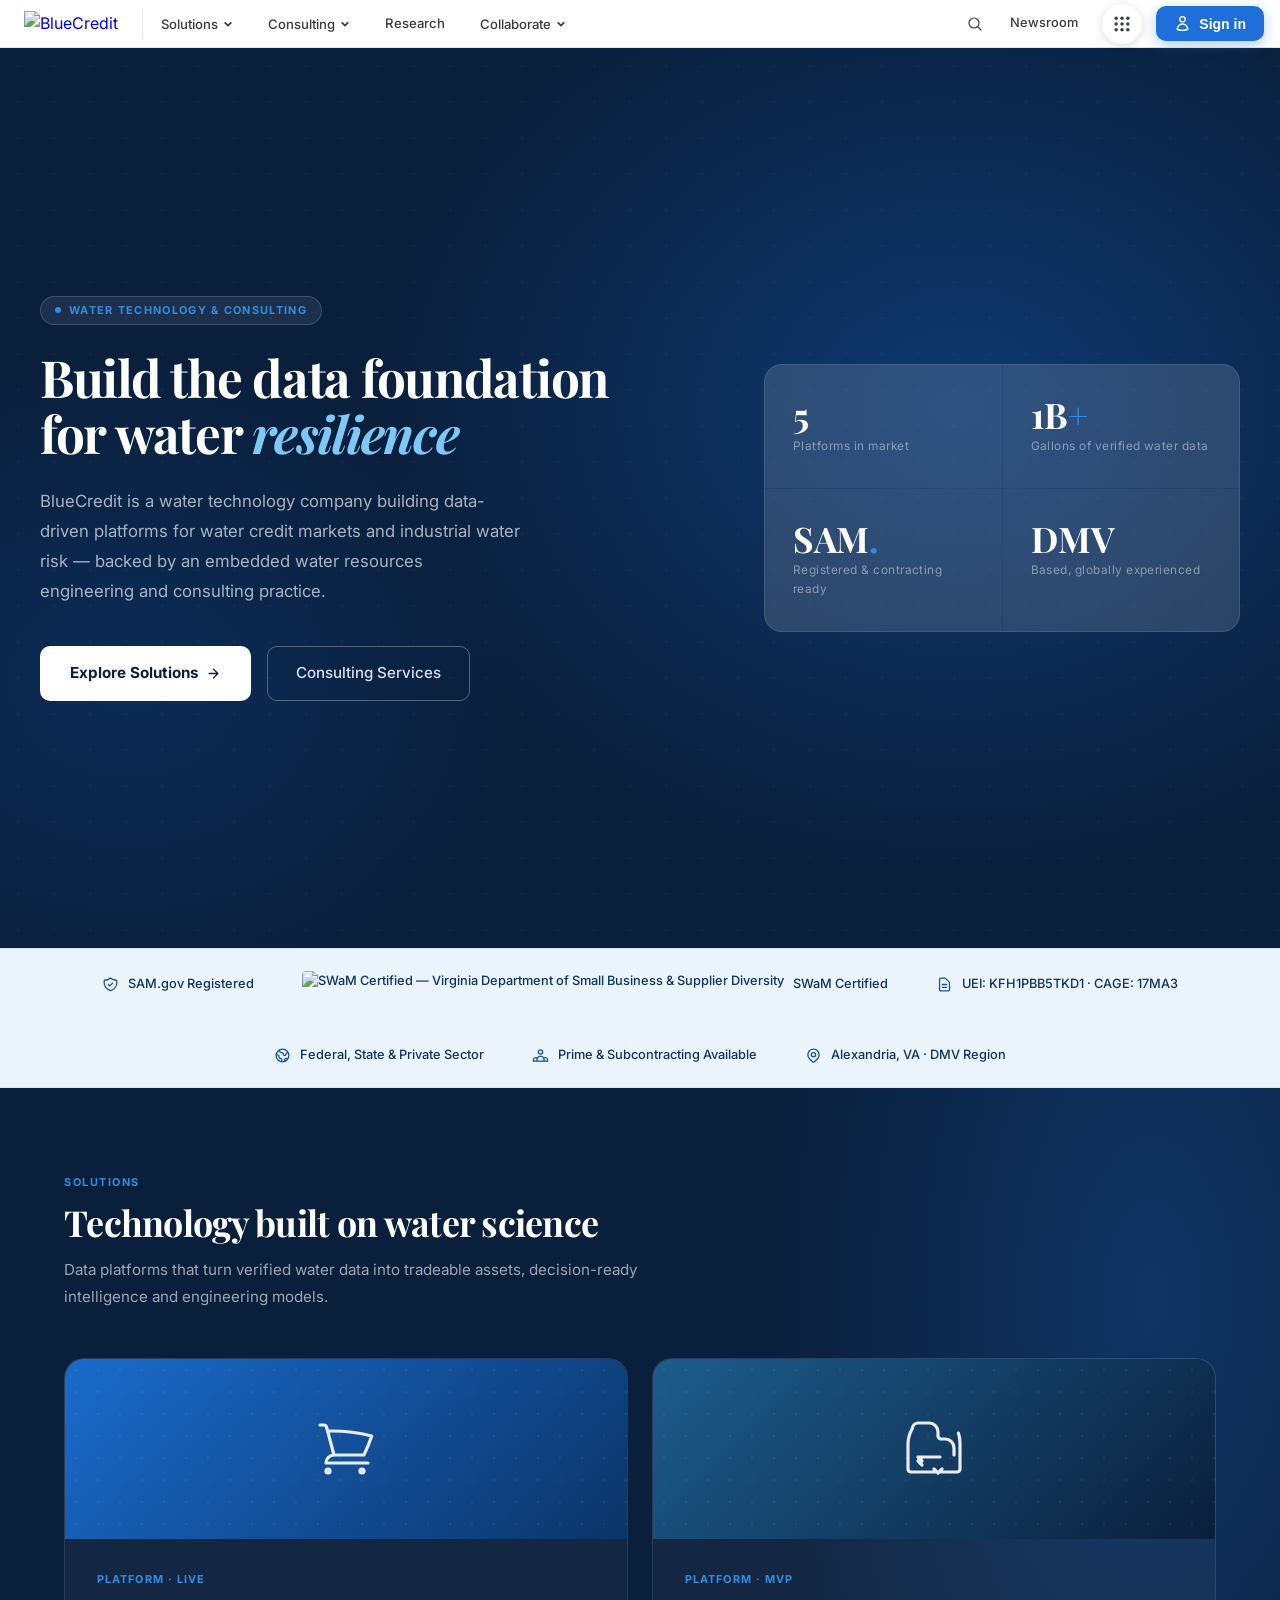
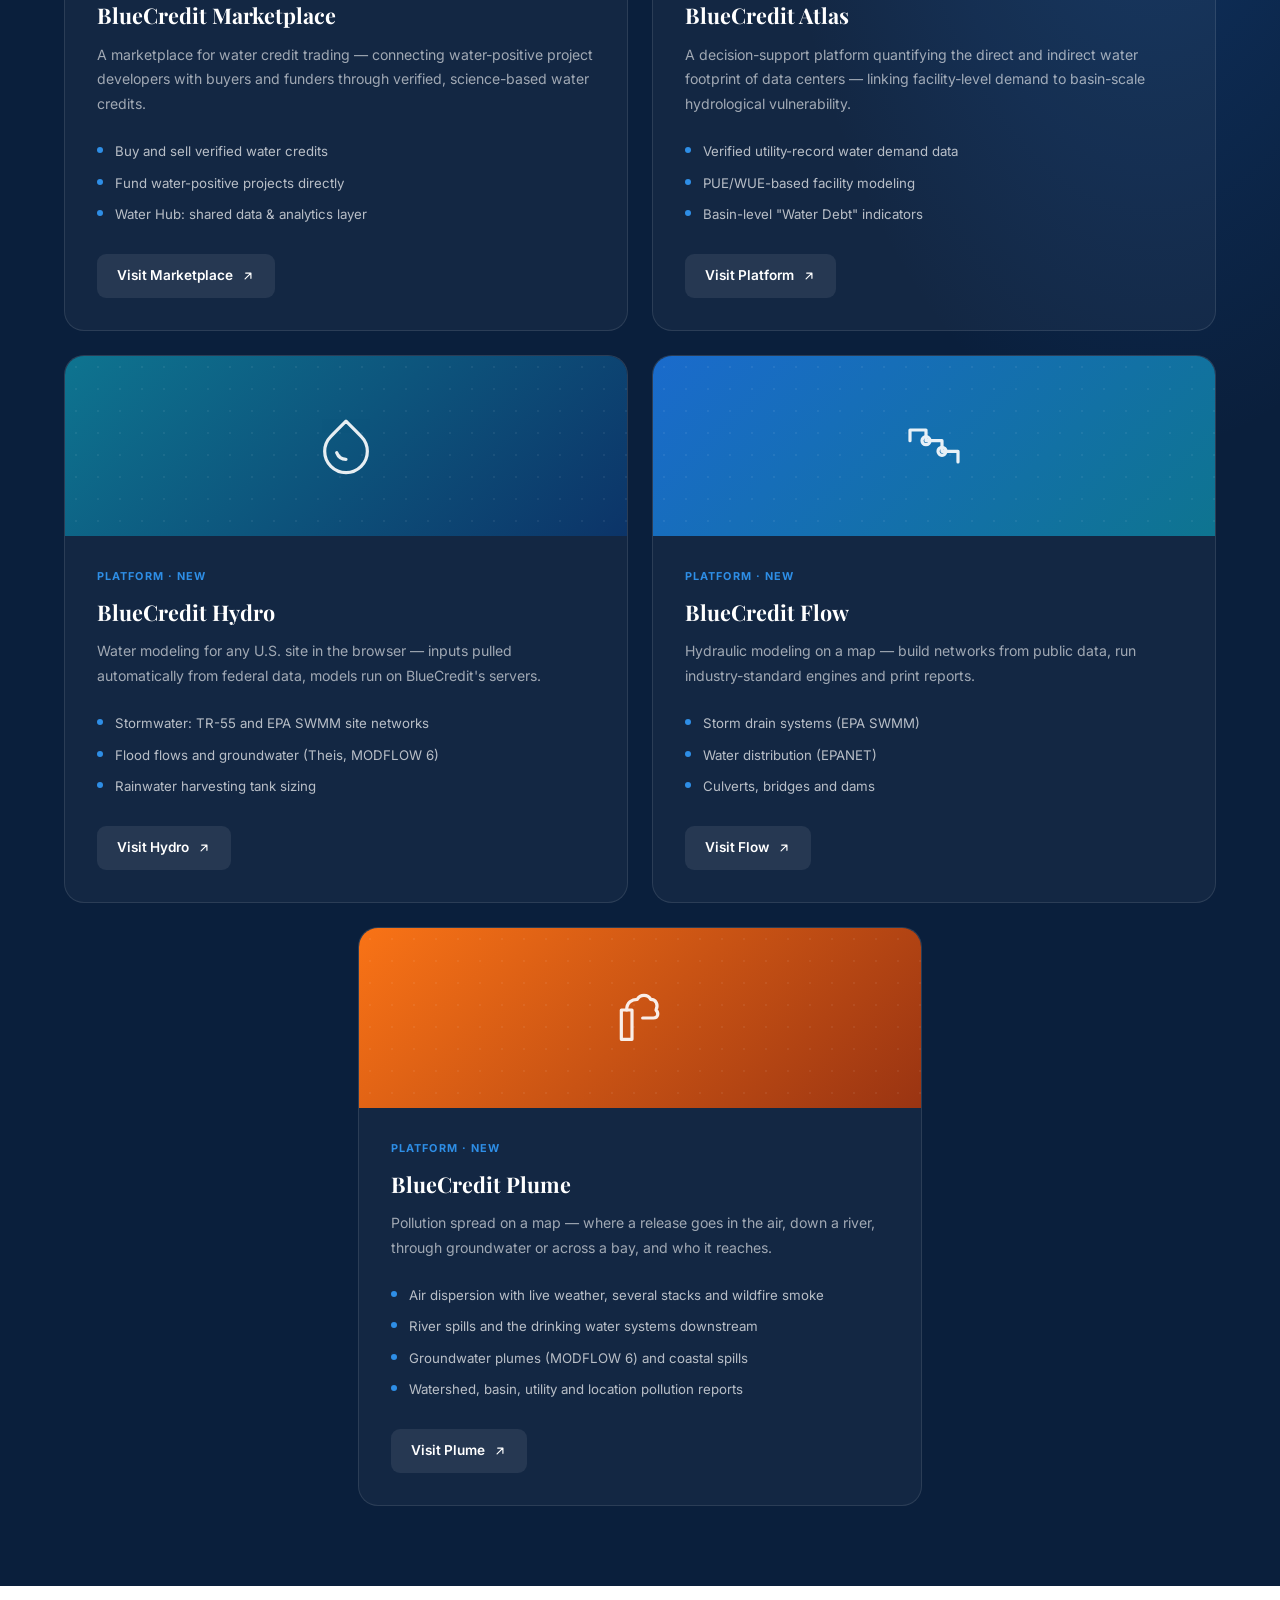
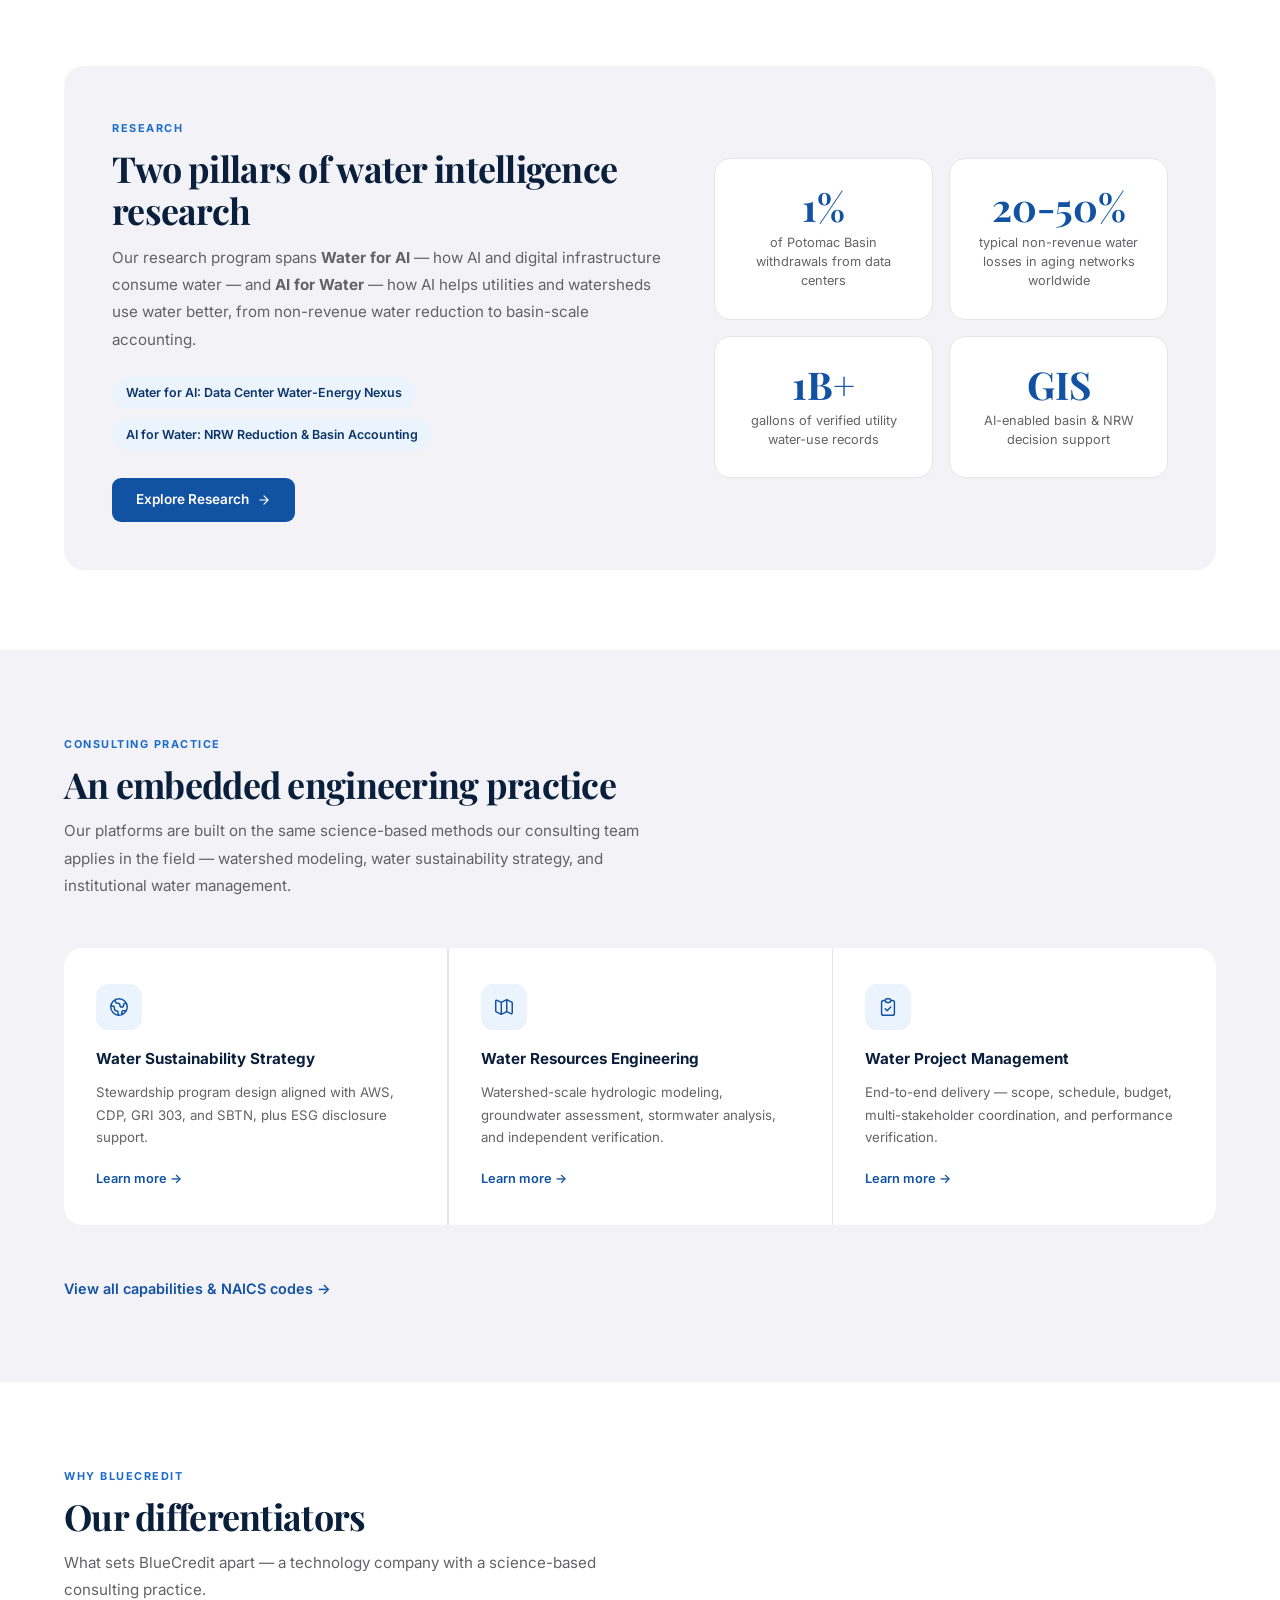
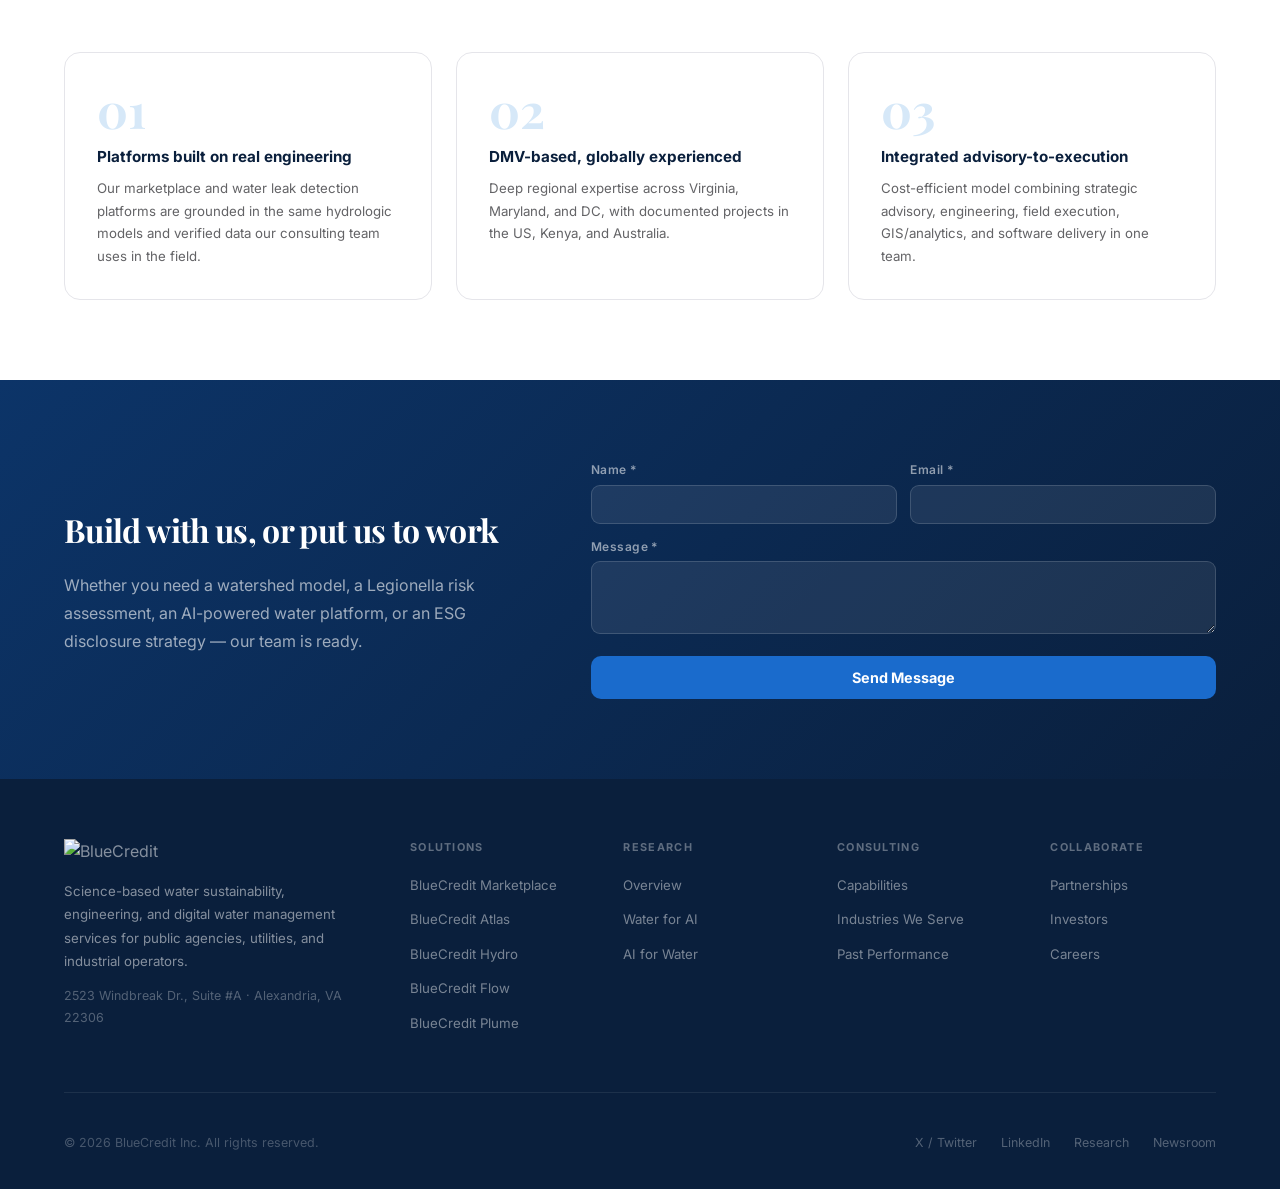
==== index.html @ 77214cc3 "V1 updates" ====
<!DOCTYPE html>
<!-- deployed 2026-07-30 -->
<html lang="en">
<head>
<link rel="icon" type="image/svg+xml" href="/favicon.svg">
<meta charset="UTF-8">
<meta name="viewport" content="width=device-width, initial-scale=1.0">
<title>Home — BlueCredit Water Consulting</title>
<link rel="preconnect" href="https://fonts.googleapis.com"><link href="https://fonts.googleapis.com/css2?family=Playfair+Display:ital,wght@0,600;0,700;1,600;1,700&family=Inter:wght@300;400;500;600;700&display=swap" rel="stylesheet">
<style>
*,*::before,*::after{box-sizing:border-box;margin:0;padding:0;}
:root{
  --navy:#0A1F3C;--blue-dk:#0C3468;--blue:#1252A3;--blue-md:#1A6BCC;--blue-lt:#2E8EE6;
  --sky:#D6E8F8;--sky-lt:#EBF4FD;
  --gray-900:#1C1C1E;--gray-700:#3A3A3C;--gray-500:#636366;
  --gray-100:#E5E5EA;--gray-50:#F2F2F7;
  --ff-d:"Playfair Display",Georgia,serif;--ff-b:"Inter",system-ui,sans-serif;
}
html{scroll-behavior:smooth;}
body{font-family:var(--ff-b);color:var(--gray-900);background:#fff;line-height:1.6;}

/* ── LAYOUT ── */
.pw{padding-top:48px;}
section{padding:80px 4rem;}
.inn{max-width:1200px;margin:0 auto;}
.lbl{display:inline-block;font-size:.68rem;font-weight:700;letter-spacing:.14em;
     text-transform:uppercase;color:var(--blue-md);margin-bottom:.6rem;}
.stitle{font-family:var(--ff-d);font-size:clamp(1.8rem,2.8vw,2.5rem);font-weight:700;
        color:var(--navy);line-height:1.18;margin-bottom:.75rem;letter-spacing:-.02em;}
.ssub{font-size:.95rem;color:var(--gray-500);max-width:600px;line-height:1.8;margin-bottom:3rem;}

/* ── PAGE HERO ── */
.ph{background:var(--navy);padding:110px 4rem 80px;position:relative;overflow:hidden;}
.ph::before{content:"";position:absolute;inset:0;pointer-events:none;
  background:radial-gradient(ellipse 60% 80% at 85% 50%,rgba(30,107,204,.38) 0%,transparent 70%),
             radial-gradient(ellipse 40% 60% at 15% 80%,rgba(12,52,104,.5) 0%,transparent 65%);}
.ph .inn{position:relative;}
.hl{display:block;font-size:.68rem;font-weight:700;letter-spacing:.14em;
    text-transform:uppercase;color:var(--blue-lt);margin-bottom:1.25rem;}
.ph h1{font-family:var(--ff-d);font-size:clamp(2.2rem,3.8vw,3.4rem);font-weight:700;
       color:#fff;line-height:1.12;letter-spacing:-.025em;margin-bottom:1.1rem;}
.ph h1 em{font-style:italic;color:#7EC8F5;}
.ph p{font-size:1rem;color:rgba(255,255,255,.65);max-width:580px;line-height:1.8;}
.page-tabs{display:flex;gap:2px;background:rgba(255,255,255,.08);
           border:1px solid rgba(255,255,255,.15);border-radius:12px;
           padding:4px;width:fit-content;margin-top:2rem;}
.ptab{padding:9px 22px;border-radius:9px;font-size:.85rem;font-weight:500;
      color:rgba(255,255,255,.65);text-decoration:none;transition:all .2s;}
.ptab:hover{color:#fff;background:rgba(255,255,255,.08);}
.ptab.act{background:#fff;color:var(--navy);font-weight:600;}

/* ── BUTTONS ── */
.bw{display:inline-flex;align-items:center;gap:8px;background:#fff;color:var(--navy);
    padding:13px 28px;border-radius:10px;font-weight:700;font-size:.9rem;
    text-decoration:none;margin-top:2rem;transition:background .2s;}
.bw:hover{background:var(--sky-lt);}
.bb{display:inline-flex;align-items:center;gap:8px;background:var(--blue);color:#fff;
    padding:11px 24px;border-radius:9px;font-weight:600;font-size:.85rem;
    text-decoration:none;border:none;cursor:pointer;font-family:var(--ff-b);transition:background .2s;}
.bb:hover{background:var(--blue-dk);}

/* ── FOOTER ── */
footer{background:var(--navy);color:rgba(255,255,255,.5);padding:60px 4rem 36px;}
.fg{max-width:1200px;margin:0 auto;display:grid;grid-template-columns:1.8fr 1fr 1fr 1fr 1fr;
    gap:3rem;padding-bottom:3rem;margin-bottom:2.5rem;border-bottom:1px solid rgba(255,255,255,.08);}
.fb img{height:32px;margin-bottom:1rem;}
.fb p{font-size:.83rem;line-height:1.75;max-width:280px;}
.fc h4{font-size:.68rem;font-weight:700;letter-spacing:.12em;text-transform:uppercase;
       color:rgba(255,255,255,.35);margin-bottom:1rem;}
.fc ul{list-style:none;}
.fc li{margin-bottom:.55rem;}
.fc a{font-size:.83rem;color:rgba(255,255,255,.45);text-decoration:none;transition:color .2s;}
.fc a:hover{color:#fff;}
.fbot{max-width:1200px;margin:0 auto;display:flex;justify-content:space-between;
      align-items:center;font-size:.78rem;color:rgba(255,255,255,.25);}
.fs{display:flex;gap:1.5rem;}
.fs a{color:rgba(255,255,255,.3);font-size:.78rem;text-decoration:none;transition:color .2s;}
.fs a:hover{color:#fff;}

/* ── NAV ── */
nav{position:fixed;top:0;left:0;right:0;z-index:200;height:48px;
    display:flex;align-items:stretch;
    background:#fff;border-bottom:1px solid var(--gray-100);}
.n-logo{display:flex;align-items:center;padding:0 1.5rem;text-decoration:none;flex-shrink:0;}
.n-logo img{height:26px;width:auto;}
.n-divider{width:1px;background:var(--gray-100);margin:8px 0;flex-shrink:0;}
.n-left{display:flex;align-items:stretch;flex:1;}
.n-left>a{display:inline-flex;align-items:center;font-size:.82rem;font-weight:500;
          color:var(--gray-700);text-decoration:none;padding:0 1.1rem;
          transition:background .15s,color .15s;}
.n-left>a:hover,.n-left>a.act{background:var(--gray-50);color:var(--blue);}

.n-right{display:flex;align-items:center;gap:.25rem;padding:0 1rem;margin-left:auto;}
.n-drop{position:relative;display:flex;align-items:stretch;}
.n-btn{display:inline-flex;align-items:center;gap:5px;background:none;border:none;
       font-family:var(--ff-b);font-size:.82rem;font-weight:500;color:var(--gray-700);
       cursor:pointer;padding:0 1.1rem;height:100%;transition:background .15s,color .15s;
       white-space:nowrap;}
.n-btn:hover,.n-btn.act{background:var(--gray-50);color:var(--blue);}
.n-drop.open .n-btn{background:var(--gray-50);color:var(--blue);}
.n-btn svg{transition:transform .25s;}
.n-drop.open .n-btn svg{transform:rotate(180deg);}
.n-menu{display:none;position:absolute;top:100%;left:0;
        min-width:220px;background:#fff;border:1px solid var(--gray-100);
        border-top:2px solid var(--blue);
        padding:4px;box-shadow:0 8px 24px rgba(10,31,60,.12);z-index:999;}
.n-drop.open .n-menu{display:block;}
.n-menu a{display:block;padding:10px 16px;font-size:.83rem;color:var(--gray-700);
          text-decoration:none;white-space:nowrap;transition:background .15s,color .15s;}
.n-menu a:hover,.n-menu a.act{background:var(--sky-lt);color:var(--blue-dk);}
.n-right-link{display:inline-flex;align-items:center;gap:6px;padding:6px 14px;
              font-size:.8rem;font-weight:500;color:var(--gray-700);text-decoration:none;
              border-radius:6px;transition:background .15s,color .15s;white-space:nowrap;}
.n-right-link:hover{background:var(--gray-50);color:var(--blue);}
.n-login{display:inline-flex;align-items:center;gap:6px;padding:6px 14px;
         font-size:.8rem;font-weight:500;color:var(--gray-700);text-decoration:none;
         border-radius:6px;transition:background .15s,color .15s;white-space:nowrap;}
.n-login:hover{background:var(--gray-50);color:var(--blue);}
.n-login svg{width:16px;height:16px;stroke:currentColor;fill:none;stroke-width:1.6;}


.n-menu-sub{border-left:2px solid var(--sky);margin:2px 0 4px 16px;}
.n-sub{display:block;padding:7px 16px 7px 12px !important;font-size:.78rem !important;
       color:var(--gray-500) !important;}
.n-sub:hover{background:var(--sky-lt) !important;color:var(--blue-dk) !important;}
.n-menu-divider{height:1px;background:var(--gray-100);margin:4px 8px;}


.n-search-btn{display:inline-flex;align-items:center;justify-content:center;width:34px;height:34px;
              background:none;border:none;cursor:pointer;border-radius:6px;
              color:var(--gray-700);transition:background .15s,color .15s;}
.n-search-btn:hover{background:var(--gray-50);color:var(--blue);}
.n-search-btn svg{width:16px;height:16px;stroke:currentColor;fill:none;stroke-width:1.8;}
.search-overlay{display:none;position:fixed;inset:0;background:rgba(10,31,60,.6);z-index:500;
                align-items:flex-start;justify-content:center;padding-top:90px;}
.search-overlay.open{display:flex;}
.search-box{background:#fff;border-radius:16px;padding:1.5rem;width:100%;max-width:560px;
            box-shadow:0 20px 60px rgba(10,31,60,.25);}
.search-inner{display:flex;align-items:center;gap:.75rem;border:2px solid var(--blue);
              border-radius:10px;padding:10px 16px;}
.search-inner svg{width:18px;height:18px;stroke:var(--gray-400);fill:none;stroke-width:1.8;flex-shrink:0;}
.search-input{flex:1;border:none;outline:none;font-size:1rem;font-family:var(--ff-b);color:var(--gray-900);}
.search-input::placeholder{color:var(--gray-300);}
.search-close{background:none;border:none;cursor:pointer;color:var(--gray-400);font-size:1.2rem;
              padding:0 4px;line-height:1;}
.search-hint{font-size:.78rem;color:var(--gray-400);margin-top:.75rem;text-align:center;}

</style>
<style>
.hero{min-height:100vh;background:var(--navy);display:flex;align-items:center;
      padding:0 4rem;position:relative;overflow:hidden;}
.hero::before{content:"";position:absolute;inset:0;pointer-events:none;
  background:radial-gradient(ellipse 70% 80% at 75% 40%,rgba(18,82,163,.5) 0%,transparent 65%),
             radial-gradient(ellipse 50% 60% at 10% 70%,rgba(12,52,104,.6) 0%,transparent 60%);}
.hero::after{content:"";position:absolute;inset:0;pointer-events:none;
  background-image:radial-gradient(rgba(255,255,255,.035) 1px,transparent 1px);
  background-size:36px 36px;}
.hi{position:relative;max-width:1200px;margin:0 auto;width:100%;
    display:grid;grid-template-columns:1.15fr 0.85fr;gap:5rem;align-items:center;}
.hey{display:inline-flex;align-items:center;gap:8px;background:rgba(255,255,255,.08);
     border:1px solid rgba(255,255,255,.16);color:var(--blue-lt);font-size:.68rem;
     font-weight:700;letter-spacing:.12em;text-transform:uppercase;padding:5px 14px;
     border-radius:100px;margin-bottom:1.5rem;}
.hey span{width:6px;height:6px;border-radius:50%;background:var(--blue-lt);display:block;}
.hero h1{font-family:var(--ff-d);font-size:clamp(2.4rem,4vw,3.8rem);font-weight:700;
         color:#fff;line-height:1.1;letter-spacing:-.025em;margin-bottom:1.5rem;}
.hero h1 em{font-style:italic;color:#7EC8F5;}
.hsub{font-size:1.05rem;color:rgba(255,255,255,.65);line-height:1.8;max-width:480px;margin-bottom:2.5rem;}
.ha{display:flex;gap:1rem;flex-wrap:wrap;}
.bp{display:inline-flex;align-items:center;gap:8px;background:#fff;color:var(--navy);
    padding:14px 30px;border-radius:10px;font-weight:700;font-size:.95rem;
    text-decoration:none;transition:background .2s;}
.bp:hover{background:var(--sky-lt);}
.bg{display:inline-flex;align-items:center;gap:8px;border:1.5px solid rgba(255,255,255,.3);
    color:rgba(255,255,255,.85);padding:14px 28px;border-radius:10px;font-weight:500;
    font-size:.95rem;text-decoration:none;transition:all .2s;}
.bg:hover{border-color:rgba(255,255,255,.65);background:rgba(255,255,255,.07);}
.hc{display:grid;grid-template-columns:1fr 1fr;gap:1px;
    background:rgba(255,255,255,.1);border:1px solid rgba(255,255,255,.14);
    border-radius:18px;overflow:hidden;}
.cb{padding:2rem 1.75rem;background:rgba(255,255,255,.04);transition:background .2s;}
.cb:hover{background:rgba(255,255,255,.09);}
.cv{font-family:var(--ff-d);font-size:2.2rem;font-weight:700;color:#fff;line-height:1;margin-bottom:5px;}
.cv span{color:var(--blue-lt);}
.cl{font-size:.74rem;color:rgba(255,255,255,.45);letter-spacing:.04em;}
.tb{background:var(--sky-lt);border-top:1px solid var(--sky);border-bottom:1px solid var(--sky);
    padding:22px 4rem;display:flex;align-items:center;justify-content:center;gap:3rem;flex-wrap:wrap;}
.ti{display:flex;align-items:center;gap:9px;font-size:.8rem;font-weight:500;color:var(--blue-dk);}
.ti svg{width:17px;height:17px;stroke:var(--blue);fill:none;stroke-width:1.8;flex-shrink:0;}
.sg{display:grid;grid-template-columns:repeat(3,1fr);gap:1.5px;
    background:var(--gray-100);border-radius:18px;overflow:hidden;}
.sc{background:#fff;padding:2.25rem 2rem;display:flex;flex-direction:column;transition:background .2s;}
.sc:hover{background:var(--sky-lt);}
.si{width:46px;height:46px;border-radius:12px;background:var(--sky-lt);
    display:flex;align-items:center;justify-content:center;margin-bottom:1.1rem;}
.si svg{width:22px;height:22px;stroke:var(--blue);fill:none;stroke-width:1.6;}
.sc h3{font-size:.95rem;font-weight:700;color:var(--navy);margin-bottom:.6rem;}
.sc p{font-size:.83rem;color:var(--gray-500);line-height:1.7;flex:1;}
.sl{display:inline-flex;align-items:center;gap:5px;margin-top:1.25rem;font-size:.8rem;
    font-weight:600;color:var(--blue);text-decoration:none;}
.dg{display:grid;grid-template-columns:repeat(3,1fr);gap:1.5rem;}
.dc{border:1px solid var(--gray-100);border-radius:16px;padding:2rem;transition:border-color .2s,transform .2s;}
.dc:hover{border-color:var(--blue-lt);transform:translateY(-2px);}
.dn{font-family:var(--ff-d);font-size:3rem;font-weight:700;color:var(--sky);line-height:1;margin-bottom:.75rem;}
.dc h3{font-size:.95rem;font-weight:700;color:var(--navy);margin-bottom:.5rem;}
.dc p{font-size:.83rem;color:var(--gray-500);line-height:1.7;}
.ctab{background:linear-gradient(135deg,var(--blue-dk) 0%,var(--navy) 100%);padding:80px 4rem;text-align:center;}
.ctab h2{font-family:var(--ff-d);font-size:clamp(1.8rem,2.5vw,2.6rem);font-weight:700;
         color:#fff;margin-bottom:1rem;letter-spacing:-.02em;}
.ctab p{font-size:1rem;color:rgba(255,255,255,.6);max-width:500px;margin:0 auto 2rem;line-height:1.75;}
.ctr{display:flex;justify-content:center;gap:1rem;flex-wrap:wrap;}

/* PLATFORMS */
.platforms-bg{background:var(--navy);position:relative;overflow:hidden;}
.platforms-bg::before{content:"";position:absolute;inset:0;pointer-events:none;
  background:radial-gradient(ellipse 50% 60% at 90% 10%,rgba(30,107,204,.28) 0%,transparent 60%);}
.platforms-bg .lbl{color:var(--blue-lt);}
.platforms-bg .stitle{color:#fff;}
.platforms-bg .ssub{color:rgba(255,255,255,.6);}
.prod-grid{display:grid;grid-template-columns:repeat(2,1fr);gap:1.5rem;position:relative;}
.prod-card{background:rgba(255,255,255,.04);border:1px solid rgba(255,255,255,.1);
           border-radius:20px;overflow:hidden;display:flex;flex-direction:column;
           transition:border-color .2s,transform .2s;}
.prod-card:hover{border-color:var(--blue-lt);transform:translateY(-3px);}
.prod-visual{height:180px;position:relative;display:flex;align-items:center;justify-content:center;
             overflow:hidden;}
.prod-visual::after{content:"";position:absolute;inset:0;
   background-image:radial-gradient(rgba(255,255,255,.06) 1px,transparent 1px);
   background-size:22px 22px;}
.prod-visual svg{width:64px;height:64px;stroke:#fff;fill:none;stroke-width:1.2;opacity:.9;position:relative;z-index:1;}
.prod-mkt{background:linear-gradient(135deg,var(--blue-md) 0%,var(--blue-dk) 100%);}
.prod-dcw{background:linear-gradient(135deg,#1D5C8C 0%,#0A1F3C 100%);}
.prod-hyd{background:linear-gradient(135deg,#0E7490 0%,#0C3468 100%);}
.prod-flw{background:linear-gradient(135deg,#1A6BCC 0%,#0E7490 100%);}
.prod-plm{background:linear-gradient(135deg,#F97316 0%,#9A3412 100%);}
.prod-grid > .prod-card:last-child:nth-child(odd){grid-column:1/-1;justify-self:center;width:calc(50% - .75rem);}
@media (max-width:760px){.prod-grid > .prod-card:last-child:nth-child(odd){width:100%;}}
.prod-body{padding:2rem;display:flex;flex-direction:column;flex:1;}
.prod-badge{display:inline-block;font-size:.68rem;font-weight:700;letter-spacing:.1em;
            text-transform:uppercase;color:var(--blue-lt);margin-bottom:.6rem;}
.prod-body h3{font-family:var(--ff-d);font-size:1.35rem;font-weight:700;color:#fff;margin-bottom:.6rem;}
.prod-body p{font-size:.88rem;color:rgba(255,255,255,.6);line-height:1.75;margin-bottom:1.25rem;}
.prod-body ul{list-style:none;margin-bottom:1.5rem;}
.prod-body li{font-size:.83rem;color:rgba(255,255,255,.7);padding:5px 0;padding-left:18px;
              position:relative;line-height:1.6;}
.prod-body li::before{content:"";position:absolute;left:0;top:11px;width:6px;height:6px;
                       border-radius:50%;background:var(--blue-lt);}
.prod-cta{margin-top:auto;display:inline-flex;align-items:center;gap:8px;
          font-size:.85rem;font-weight:600;color:#fff;text-decoration:none;
          background:rgba(255,255,255,.08);padding:11px 20px;border-radius:9px;
          transition:background .2s;width:fit-content;}
.prod-cta:hover{background:rgba(255,255,255,.16);}

/* RESEARCH TEASER */
.research-teaser{display:grid;grid-template-columns:1.1fr 0.9fr;gap:3rem;align-items:center;
                 background:var(--gray-50);border-radius:20px;padding:3rem;}
.research-tags{display:flex;gap:.6rem;flex-wrap:wrap;margin-top:1.5rem;}
.research-tag{font-size:.78rem;font-weight:600;padding:6px 14px;border-radius:100px;
              background:var(--sky-lt);color:var(--blue-dk);}
.research-stat-box{background:#fff;border:1px solid var(--gray-100);border-radius:16px;
                   padding:1.75rem;text-align:center;}
.research-stat-box .num{font-family:var(--ff-d);font-size:2.4rem;font-weight:700;color:var(--blue);line-height:1;}
.research-stat-box .lbl2{font-size:.8rem;color:var(--gray-500);margin-top:.5rem;line-height:1.5;}
.research-stats-grid{display:grid;grid-template-columns:1fr 1fr;gap:1rem;}

/* CONSULTING CONDENSED */
.cons-grid{display:grid;grid-template-columns:repeat(3,1fr);gap:1.5px;
           background:var(--gray-100);border-radius:18px;overflow:hidden;}
</style>
</head>
<body>
<nav>
  <a href="index.html" class="n-logo"><img src="assets/logo.png" alt="BlueCredit"></a>
  <div class="n-divider"></div>
  <div class="n-left">
    <div class="n-drop" id="nd-platforms">
      <button class="n-btn" onclick="navToggle('platforms')">Solutions
        <svg width="10" height="10" viewBox="0 0 12 12" fill="none" stroke="currentColor" stroke-width="2"><path d="M2 4l4 4 4-4"/></svg>
      </button>
      <div class="n-menu">
        <a href="https://marketplace.bluecredits.org/" target="_blank">BlueCredit Marketplace</a>
        <a href="https://atlas.bluecredits.org/" target="_blank">BlueCredit Atlas</a>
        <a href="https://hydro.bluecredits.org/" target="_blank">BlueCredit Hydro</a>
        <a href="https://flow.bluecredits.org/" target="_blank">BlueCredit Flow</a>
        <a href="https://plume.bluecredits.org/" target="_blank">BlueCredit Plume</a>
      </div>
    </div>
    <div class="n-drop" id="nd-consulting">
      <button class="n-btn" onclick="navToggle('consulting')">Consulting
        <svg width="10" height="10" viewBox="0 0 12 12" fill="none" stroke="currentColor" stroke-width="2"><path d="M2 4l4 4 4-4"/></svg>
      </button>
      <div class="n-menu">
        <a href="capabilities.html">Capabilities</a>
        <a href="industries.html">Industries We Serve</a>
        <a href="past-performance.html">Past Performance</a>
      </div>
    </div>
    <a href="research.html">Research</a>
    <div class="n-drop" id="nd-collaborate">
      <button class="n-btn" onclick="navToggle('collaborate')">Collaborate
        <svg width="10" height="10" viewBox="0 0 12 12" fill="none" stroke="currentColor" stroke-width="2"><path d="M2 4l4 4 4-4"/></svg>
      </button>
      <div class="n-menu">
        <a href="partnerships.html">Partnerships</a>
        <a href="investors.html">Investors</a>
        <a href="careers.html">Careers</a>
      </div>
    </div>
  </div>
  <div class="n-right">
    <button class="n-search-btn" onclick="document.getElementById('searchOverlay').classList.add('open')" aria-label="Search">
      <svg viewBox="0 0 24 24"><path d="M21 21l-5.197-5.197m0 0A7.5 7.5 0 105.196 5.196a7.5 7.5 0 0010.607 10.607z" stroke-linecap="round" stroke-linejoin="round"/></svg>
    </button>
    <a href="newsroom.html" class="n-right-link">Newsroom</a>
    <div id="bc-apps">
      <button type="button" id="bc-apps-btn" aria-haspopup="true" aria-expanded="false" aria-controls="bc-apps-panel" title="BlueCredit apps" aria-label="BlueCredit apps"><svg viewBox="0 0 24 24" fill="currentColor"><circle cx="5" cy="5" r="2.1"/><circle cx="12" cy="5" r="2.1"/><circle cx="19" cy="5" r="2.1"/><circle cx="5" cy="12" r="2.1"/><circle cx="12" cy="12" r="2.1"/><circle cx="19" cy="12" r="2.1"/><circle cx="5" cy="19" r="2.1"/><circle cx="12" cy="19" r="2.1"/><circle cx="19" cy="19" r="2.1"/></svg></button>
      <div id="bc-apps-panel" role="menu" aria-label="BlueCredit apps"></div>
    </div>
    <a href="https://marketplace.bluecredits.org/login" target="_blank" class="n-signin">
      <svg viewBox="0 0 24 24"><path d="M15.75 6a3.75 3.75 0 11-7.5 0 3.75 3.75 0 017.5 0zM4.501 20.118a7.5 7.5 0 0114.998 0A17.933 17.933 0 0112 21.75c-2.676 0-5.216-.584-7.499-1.632z" stroke-linecap="round" stroke-linejoin="round"/></svg>
      Sign in
    </a>
  </div>
</nav>
<!-- SEARCH OVERLAY -->
<div class="search-overlay" id="searchOverlay" onclick="if(event.target===this)this.classList.remove('open')">
  <div class="search-box">
    <div class="search-inner">
      <svg viewBox="0 0 24 24"><path d="M21 21l-5.197-5.197m0 0A7.5 7.5 0 105.196 5.196a7.5 7.5 0 0010.607 10.607z" stroke-linecap="round" stroke-linejoin="round"/></svg>
      <input class="search-input" type="text" placeholder="Search BlueCredit…" autofocus onkeydown="if(event.key==='Escape')document.getElementById('searchOverlay').classList.remove('open')">
      <button class="search-close" onclick="document.getElementById('searchOverlay').classList.remove('open')">✕</button>
    </div>
    <div class="search-hint">Search the BlueCredit Marketplace — press Escape to close</div>
  </div>
</div>
<script>
function navToggle(id){
  ['platforms','consulting','collaborate'].forEach(function(n){
    var el=document.getElementById('nd-'+n);
    if(el){ el.classList[n===id?'toggle':'remove']('open'); }
  });
}
document.addEventListener('click',function(e){
  if(!e.target.closest('.n-drop')){
    document.querySelectorAll('.n-drop').forEach(function(el){el.classList.remove('open');});
  }
});
</script>
<div class="pw">

<section class="hero" style="padding:0;">
  <div class="hi">
    <div>
      <div class="hey"><span></span>Water technology &amp; consulting</div>
      <h1>Build the data foundation<br>for water <em>resilience</em></h1>
      <p class="hsub">BlueCredit is a water technology company building data-driven platforms for water credit markets and industrial water risk — backed by an embedded water resources engineering and consulting practice.</p>
      <div class="ha">
        <a href="#platforms" class="bp">Explore Solutions <svg width="15" height="15" fill="none" stroke="currentColor" stroke-width="2.2" viewBox="0 0 24 24"><path d="M5 12h14M12 5l7 7-7 7" stroke-linecap="round" stroke-linejoin="round"/></svg></a>
        <a href="capabilities.html" class="bg">Consulting Services</a>
      </div>
    </div>
    <div class="hc">
      <div class="cb"><div class="cv">5</div><div class="cl">Platforms in market</div></div>
      <div class="cb"><div class="cv">1B<span>+</span></div><div class="cl">Gallons of verified water data</div></div>
      <div class="cb"><div class="cv">SAM<span>.</span></div><div class="cl">Registered &amp; contracting ready</div></div>
      <div class="cb"><div class="cv">DMV</div><div class="cl">Based, globally experienced</div></div>
    </div>
  </div>
</section>
<div class="tb">
  <div class="ti"><svg viewBox="0 0 24 24"><path d="M9 12l2 2 4-4m5.618-4.016A11.955 11.955 0 0112 2.944a11.955 11.955 0 01-8.618 3.04A12.02 12.02 0 003 9c0 5.591 3.824 10.29 9 11.622 5.176-1.332 9-6.03 9-11.622 0-1.042-.133-2.052-.382-3.016z" stroke-linecap="round" stroke-linejoin="round"/></svg>SAM.gov Registered</div>
  <div class="ti"><img src="assets/swam_certified.jpg" alt="SWaM Certified — Virginia Department of Small Business &amp; Supplier Diversity" style="height:26px;width:auto;border-radius:4px;flex-shrink:0;">SWaM Certified</div>
  <div class="ti"><svg viewBox="0 0 24 24"><path d="M9 12h6m-6 4h6m2 5H7a2 2 0 01-2-2V5a2 2 0 012-2h5.586a1 1 0 01.707.293l5.414 5.414a1 1 0 01.293.707V19a2 2 0 01-2 2z" stroke-linecap="round" stroke-linejoin="round"/></svg>UEI: KFH1PBB5TKD1 · CAGE: 17MA3</div>
  <div class="ti"><svg viewBox="0 0 24 24"><path d="M3.055 11H5a2 2 0 012 2v1a2 2 0 002 2 2 2 0 012 2v2.945M8 3.935V5.5A2.5 2.5 0 0010.5 8h.5a2 2 0 012 2 2 2 0 104 0 2 2 0 012-2h1.064M15 20.488V18a2 2 0 012-2h3.064M21 12a9 9 0 11-18 0 9 9 0 0118 0z" stroke-linecap="round" stroke-linejoin="round"/></svg>Federal, State &amp; Private Sector</div>
  <div class="ti"><svg viewBox="0 0 24 24"><path d="M17 20h5v-2a3 3 0 00-5.356-1.857M17 20H7m10 0v-2c0-.656-.126-1.283-.356-1.857M7 20H2v-2a3 3 0 015.356-1.857M7 20v-2c0-.656.126-1.283.356-1.857m0 0a5.002 5.002 0 019.288 0M15 7a3 3 0 11-6 0 3 3 0 016 0z" stroke-linecap="round" stroke-linejoin="round"/></svg>Prime &amp; Subcontracting Available</div>
  <div class="ti"><svg viewBox="0 0 24 24"><path d="M17.657 16.657L13.414 20.9a1.998 1.998 0 01-2.827 0l-4.244-4.243a8 8 0 1111.314 0z" stroke-linecap="round" stroke-linejoin="round"/><path d="M15 11a3 3 0 11-6 0 3 3 0 016 0z" stroke-linecap="round" stroke-linejoin="round"/></svg>Alexandria, VA · DMV Region</div>
</div>
<section class="platforms-bg" id="platforms">
  <div class="inn">
    <div class="lbl">Solutions</div>
    <h2 class="stitle">Technology built on water science</h2>
    <p class="ssub">Data platforms that turn verified water data into tradeable assets, decision-ready intelligence and engineering models.</p>
    <div class="prod-grid">
      <div class="prod-card">
        <div class="prod-visual prod-mkt">
          <svg viewBox="0 0 24 24"><path d="M2.25 3h1.386c.51 0 .955.343 1.087.835l.383 1.437M7.5 14.25a3 3 0 00-3 3h15.75m-12.75-3h11.218c1.121-2.3 2.1-4.684 2.924-7.138a60.114 60.114 0 00-16.536-1.84M7.5 14.25L5.106 5.272M6 20.25a.75.75 0 11-1.5 0 .75.75 0 011.5 0zm12.75 0a.75.75 0 11-1.5 0 .75.75 0 011.5 0z" stroke-linecap="round" stroke-linejoin="round"/></svg>
        </div>
        <div class="prod-body">
          <span class="prod-badge">Platform · Live</span>
          <h3>BlueCredit Marketplace</h3>
          <p>A marketplace for water credit trading — connecting water-positive project developers with buyers and funders through verified, science-based water credits.</p>
          <ul>
            <li>Buy and sell verified water credits</li>
            <li>Fund water-positive projects directly</li>
            <li>Water Hub: shared data &amp; analytics layer</li>
          </ul>
          <a href="https://marketplace.bluecredits.org/" target="_blank" class="prod-cta">Visit Marketplace <svg width="14" height="14" fill="none" stroke="currentColor" stroke-width="2" viewBox="0 0 24 24"><path d="M17 7l-10 10M17 7H8m9 0v9" stroke-linecap="round" stroke-linejoin="round"/></svg></a>
        </div>
      </div>
      <div class="prod-card">
        <div class="prod-visual prod-dcw">
          <svg viewBox="0 0 24 24"><path d="M19.5 14.25v-2.625a3.375 3.375 0 00-3.375-3.375h-1.5A1.125 1.125 0 0113.5 7.125v-1.5a3.375 3.375 0 00-3.375-3.375H8.25m6 12.75H6m0 0l1.5 1.5M6 16.5l1.5-1.5M6 16.5l1.5 1.5M13.5 21l1.5-1.5m-1.5 1.5L12 19.5m1.5 1.5l1.5-1.5M8.25 2.25H6.108c-1.135 0-2.098.847-2.245 1.972l-.022.165A11.952 11.952 0 002.25 9.75v9.75c0 .621.504 1.125 1.125 1.125h17.25c.621 0 1.125-.504 1.125-1.125V9.75c0-1.298-.21-2.547-.6-3.713" stroke-linecap="round" stroke-linejoin="round"/></svg>
        </div>
        <div class="prod-body">
          <span class="prod-badge">Platform · MVP</span>
          <h3>BlueCredit Atlas</h3>
          <p>A decision-support platform quantifying the direct and indirect water footprint of data centers — linking facility-level demand to basin-scale hydrological vulnerability.</p>
          <ul>
            <li>Verified utility-record water demand data</li>
            <li>PUE/WUE-based facility modeling</li>
            <li>Basin-level "Water Debt" indicators</li>
          </ul>
          <a href="https://atlas.bluecredits.org/" target="_blank" class="prod-cta">Visit Platform <svg width="14" height="14" fill="none" stroke="currentColor" stroke-width="2" viewBox="0 0 24 24"><path d="M17 7l-10 10M17 7H8m9 0v9" stroke-linecap="round" stroke-linejoin="round"/></svg></a>
        </div>
      </div>
      <div class="prod-card">
        <div class="prod-visual prod-hyd">
          <svg viewBox="0 0 24 24"><path d="M12 2.69l5.66 5.66a8 8 0 11-11.31 0L12 2.69z" stroke-linecap="round" stroke-linejoin="round"/><path d="M8.5 14.5c.6 1.6 2 2.5 3.5 2.5" stroke-linecap="round" stroke-linejoin="round"/></svg>
        </div>
        <div class="prod-body">
          <span class="prod-badge">Platform · New</span>
          <h3>BlueCredit Hydro</h3>
          <p>Water modeling for any U.S. site in the browser — inputs pulled automatically from federal data, models run on BlueCredit's servers.</p>
          <ul>
            <li>Stormwater: TR-55 and EPA SWMM site networks</li>
            <li>Flood flows and groundwater (Theis, MODFLOW 6)</li>
            <li>Rainwater harvesting tank sizing</li>
          </ul>
          <a href="https://hydro.bluecredits.org/" target="_blank" class="prod-cta">Visit Hydro <svg width="14" height="14" fill="none" stroke="currentColor" stroke-width="2" viewBox="0 0 24 24"><path d="M17 7l-10 10M17 7H8m9 0v9" stroke-linecap="round" stroke-linejoin="round"/></svg></a>
        </div>
      </div>
      <div class="prod-card">
        <div class="prod-visual prod-flw">
          <svg viewBox="0 0 24 24"><path d="M3 6h6v4h6v4h6M3 6v4M21 14v4" stroke-linecap="round" stroke-linejoin="round"/><circle cx="9" cy="10" r="1.5"/><circle cx="15" cy="14" r="1.5"/></svg>
        </div>
        <div class="prod-body">
          <span class="prod-badge">Platform · New</span>
          <h3>BlueCredit Flow</h3>
          <p>Hydraulic modeling on a map — build networks from public data, run industry-standard engines and print reports.</p>
          <ul>
            <li>Storm drain systems (EPA SWMM)</li>
            <li>Water distribution (EPANET)</li>
            <li>Culverts, bridges and dams</li>
          </ul>
          <a href="https://flow.bluecredits.org/" target="_blank" class="prod-cta">Visit Flow <svg width="14" height="14" fill="none" stroke="currentColor" stroke-width="2" viewBox="0 0 24 24"><path d="M17 7l-10 10M17 7H8m9 0v9" stroke-linecap="round" stroke-linejoin="round"/></svg></a>
        </div>
      </div>
      <div class="prod-card">
        <div class="prod-visual prod-plm">
          <svg viewBox="0 0 24 24"><path d="M5 20h4V9H5z" stroke-linecap="round" stroke-linejoin="round"/><path d="M7 9c0-3 2-4 4-4 1-2 4-2 5 0 2 0 3 2 2 4 1 1 1 3-1 3h-4" stroke-linecap="round" stroke-linejoin="round"/></svg>
        </div>
        <div class="prod-body">
          <span class="prod-badge">Platform · New</span>
          <h3>BlueCredit Plume</h3>
          <p>Pollution spread on a map — where a release goes in the air, down a river, through groundwater or across a bay, and who it reaches.</p>
          <ul>
            <li>Air dispersion with live weather, several stacks and wildfire smoke</li>
            <li>River spills and the drinking water systems downstream</li>
            <li>Groundwater plumes (MODFLOW 6) and coastal spills</li>
            <li>Watershed, basin, utility and location pollution reports</li>
          </ul>
          <a href="https://plume.bluecredits.org/" target="_blank" class="prod-cta">Visit Plume <svg width="14" height="14" fill="none" stroke="currentColor" stroke-width="2" viewBox="0 0 24 24"><path d="M17 7l-10 10M17 7H8m9 0v9" stroke-linecap="round" stroke-linejoin="round"/></svg></a>
        </div>
      </div>
    </div>
  </div>
</section>
<section>
  <div class="inn">
    <div class="research-teaser">
      <div>
        <div class="lbl">Research</div>
        <h2 class="stitle">Two pillars of water intelligence research</h2>
        <p class="ssub" style="margin-bottom:1.5rem;">Our research program spans <strong>Water for AI</strong> — how AI and digital infrastructure consume water — and <strong>AI for Water</strong> — how AI helps utilities and watersheds use water better, from non-revenue water reduction to basin-scale accounting.</p>
        <div class="research-tags">
          <span class="research-tag">Water for AI: Data Center Water-Energy Nexus</span>
          <span class="research-tag">AI for Water: NRW Reduction &amp; Basin Accounting</span>
        </div>
        <a href="research.html" class="bb" style="margin-top:1.75rem;">Explore Research <svg width="14" height="14" fill="none" stroke="currentColor" stroke-width="2" viewBox="0 0 24 24"><path d="M5 12h14M12 5l7 7-7 7" stroke-linecap="round" stroke-linejoin="round"/></svg></a>
      </div>
      <div class="research-stats-grid">
        <div class="research-stat-box"><div class="num">1%</div><div class="lbl2">of Potomac Basin withdrawals from data centers</div></div>
        <div class="research-stat-box"><div class="num">20-50%</div><div class="lbl2">typical non-revenue water losses in aging networks worldwide</div></div>
        <div class="research-stat-box"><div class="num">1B+</div><div class="lbl2">gallons of verified utility water-use records</div></div>
        <div class="research-stat-box"><div class="num">GIS</div><div class="lbl2">AI-enabled basin &amp; NRW decision support</div></div>
      </div>
    </div>
  </div>
</section>
<section style="background:var(--gray-50);">
  <div class="inn">
    <div class="lbl">Consulting Practice</div>
    <h2 class="stitle">An embedded engineering practice</h2>
    <p class="ssub">Our platforms are built on the same science-based methods our consulting team applies in the field — watershed modeling, water sustainability strategy, and institutional water management.</p>
    <div class="cons-grid">
      <div class="sc"><div class="si"><svg viewBox="0 0 24 24"><path d="M3.055 11H5a2 2 0 012 2v1a2 2 0 002 2 2 2 0 012 2v2.945M8 3.935V5.5A2.5 2.5 0 0010.5 8h.5a2 2 0 012 2 2 2 0 104 0 2 2 0 012-2h1.064M15 20.488V18a2 2 0 012-2h3.064M21 12a9 9 0 11-18 0 9 9 0 0118 0z" stroke-linecap="round" stroke-linejoin="round"/></svg></div><h3>Water Sustainability Strategy</h3><p>Stewardship program design aligned with AWS, CDP, GRI 303, and SBTN, plus ESG disclosure support.</p><a href="capabilities.html" class="sl">Learn more →</a></div>
      <div class="sc"><div class="si"><svg viewBox="0 0 24 24"><path d="M9 20l-5.447-2.724A1 1 0 013 16.382V5.618a1 1 0 011.447-.894L9 7m0 13l6-3m-6 3V7m6 10l4.553 2.276A1 1 0 0021 18.382V7.618a1 1 0 00-.553-.894L15 4m0 13V4m0 0L9 7" stroke-linecap="round" stroke-linejoin="round"/></svg></div><h3>Water Resources Engineering</h3><p>Watershed-scale hydrologic modeling, groundwater assessment, stormwater analysis, and independent verification.</p><a href="capabilities.html" class="sl">Learn more →</a></div>
      <div class="sc"><div class="si"><svg viewBox="0 0 24 24"><path d="M9 5H7a2 2 0 00-2 2v12a2 2 0 002 2h10a2 2 0 002-2V7a2 2 0 00-2-2h-2M9 5a2 2 0 002 2h2a2 2 0 002-2M9 5a2 2 0 012-2h2a2 2 0 012 2m-6 9l2 2 4-4" stroke-linecap="round" stroke-linejoin="round"/></svg></div><h3>Water Project Management</h3><p>End-to-end delivery — scope, schedule, budget, multi-stakeholder coordination, and performance verification.</p><a href="capabilities.html" class="sl">Learn more →</a></div>
    </div>
    <div style="margin-top:2rem;">
      <a href="capabilities.html" class="sl" style="font-size:.9rem;">View all capabilities &amp; NAICS codes →</a>
    </div>
  </div>
</section>
<section>
  <div class="inn">
    <div class="lbl">Why BlueCredit</div>
    <h2 class="stitle">Our differentiators</h2>
    <p class="ssub">What sets BlueCredit apart — a technology company with a science-based consulting practice.</p>
    <div class="dg">
      <div class="dc"><div class="dn">01</div><h3>Platforms built on real engineering</h3><p>Our marketplace and water leak detection platforms are grounded in the same hydrologic models and verified data our consulting team uses in the field.</p></div>
      <div class="dc"><div class="dn">02</div><h3>DMV-based, globally experienced</h3><p>Deep regional expertise across Virginia, Maryland, and DC, with documented projects in the US, Kenya, and Australia.</p></div>
      <div class="dc"><div class="dn">03</div><h3>Integrated advisory-to-execution</h3><p>Cost-efficient model combining strategic advisory, engineering, field execution, GIS/analytics, and software delivery in one team.</p></div>
    </div>
  </div>
</section>
<div class="ctab">
  <div class="inn" style="text-align:left;display:grid;grid-template-columns:1fr 1.4fr;gap:5rem;align-items:center;">
    <div>
      <h2 style="text-align:left;">Build with us, or put us to work</h2>
      <p style="text-align:left;margin:0;">Whether you need a watershed model, a Legionella risk assessment, an AI-powered water platform, or an ESG disclosure strategy — our team is ready.</p>
    </div>
    <form action="https://formspree.io/f/xkoaonzj" method="POST" style="display:flex;flex-direction:column;gap:.85rem;">
      <input type="hidden" name="_subject" value="New Contact Message — BlueCredit">
      <input type="hidden" name="_next" value="index.html?sent=1">
      <div style="display:grid;grid-template-columns:1fr 1fr;gap:.85rem;">
        <div>
          <label style="display:block;font-size:.75rem;font-weight:600;color:rgba(255,255,255,.55);margin-bottom:5px;letter-spacing:.04em;">Name *</label>
          <input type="text" name="name" required style="width:100%;padding:10px 14px;font-size:.875rem;font-family:var(--ff-b);color:#fff;background:rgba(255,255,255,.08);border:1px solid rgba(255,255,255,.15);border-radius:9px;outline:none;transition:border-color .2s;" onfocus="this.style.borderColor='var(--blue-lt)'" onblur="this.style.borderColor='rgba(255,255,255,.15)'">
        </div>
        <div>
          <label style="display:block;font-size:.75rem;font-weight:600;color:rgba(255,255,255,.55);margin-bottom:5px;letter-spacing:.04em;">Email *</label>
          <input type="email" name="email" required style="width:100%;padding:10px 14px;font-size:.875rem;font-family:var(--ff-b);color:#fff;background:rgba(255,255,255,.08);border:1px solid rgba(255,255,255,.15);border-radius:9px;outline:none;transition:border-color .2s;" onfocus="this.style.borderColor='var(--blue-lt)'" onblur="this.style.borderColor='rgba(255,255,255,.15)'">
        </div>
      </div>
      <div>
        <label style="display:block;font-size:.75rem;font-weight:600;color:rgba(255,255,255,.55);margin-bottom:5px;letter-spacing:.04em;">Message *</label>
        <textarea name="message" rows="3" required style="width:100%;padding:10px 14px;font-size:.875rem;font-family:var(--ff-b);color:#fff;background:rgba(255,255,255,.08);border:1px solid rgba(255,255,255,.15);border-radius:9px;outline:none;resize:vertical;transition:border-color .2s;" onfocus="this.style.borderColor='var(--blue-lt)'" onblur="this.style.borderColor='rgba(255,255,255,.15)'"></textarea>
      </div>
      <button type="submit" style="padding:13px;border:none;border-radius:10px;background:var(--blue-md);color:#fff;font-size:.9rem;font-weight:700;font-family:var(--ff-b);cursor:pointer;transition:background .2s;width:100%;" onmouseover="this.style.background='var(--blue)'" onmouseout="this.style.background='var(--blue-md)'">Send Message</button>
    </form>
  </div>
</div>
<footer>
  <div class="fg">
    <div class="fb"><img src="assets/logo.png" alt="BlueCredit">
      <p>Science-based water sustainability, engineering, and digital water management services for public agencies, utilities, and industrial operators.</p>
      <p style="margin-top:.75rem;font-size:.78rem;color:rgba(255,255,255,.3)">2523 Windbreak Dr., Suite #A · Alexandria, VA 22306</p>
    </div>
    <div class="fc"><h4>Solutions</h4><ul>
      <li><a href="https://marketplace.bluecredits.org/" target="_blank">BlueCredit Marketplace</a></li>
      <li><a href="https://atlas.bluecredits.org/" target="_blank">BlueCredit Atlas</a></li>
      <li><a href="https://hydro.bluecredits.org/" target="_blank">BlueCredit Hydro</a></li>
      <li><a href="https://flow.bluecredits.org/" target="_blank">BlueCredit Flow</a></li>
      <li><a href="https://plume.bluecredits.org/" target="_blank">BlueCredit Plume</a></li>
    </ul></div>
    <div class="fc"><h4>Research</h4><ul>
      <li><a href="research.html">Overview</a></li>
      <li><a href="research.html">Water for AI</a></li>
      <li><a href="research.html">AI for Water</a></li>
    </ul></div>
    <div class="fc"><h4>Consulting</h4><ul>
      <li><a href="capabilities.html">Capabilities</a></li>
      <li><a href="industries.html">Industries We Serve</a></li>
      <li><a href="past-performance.html">Past Performance</a></li>
    </ul></div>
    <div class="fc"><h4>Collaborate</h4><ul>
      <li><a href="partnerships.html">Partnerships</a></li>
      <li><a href="investors.html">Investors</a></li>
      <li><a href="careers.html">Careers</a></li>
    </ul></div>
  </div>
  <div class="fbot">
    <span>© 2026 BlueCredit Inc. All rights reserved.</span>
    <div class="fs">
      <a href="https://x.com/BlueCreditInc" target="_blank">X / Twitter</a>
      <a href="https://www.linkedin.com/company/bluecredits" target="_blank">LinkedIn</a>
      <a href="research.html">Research</a>
      <a href="newsroom.html">Newsroom</a>
    </div>
  </div>
</footer>
</div>
<script src="assets/bc-apps.js?v=20261018" defer></script>
</body>
</html>
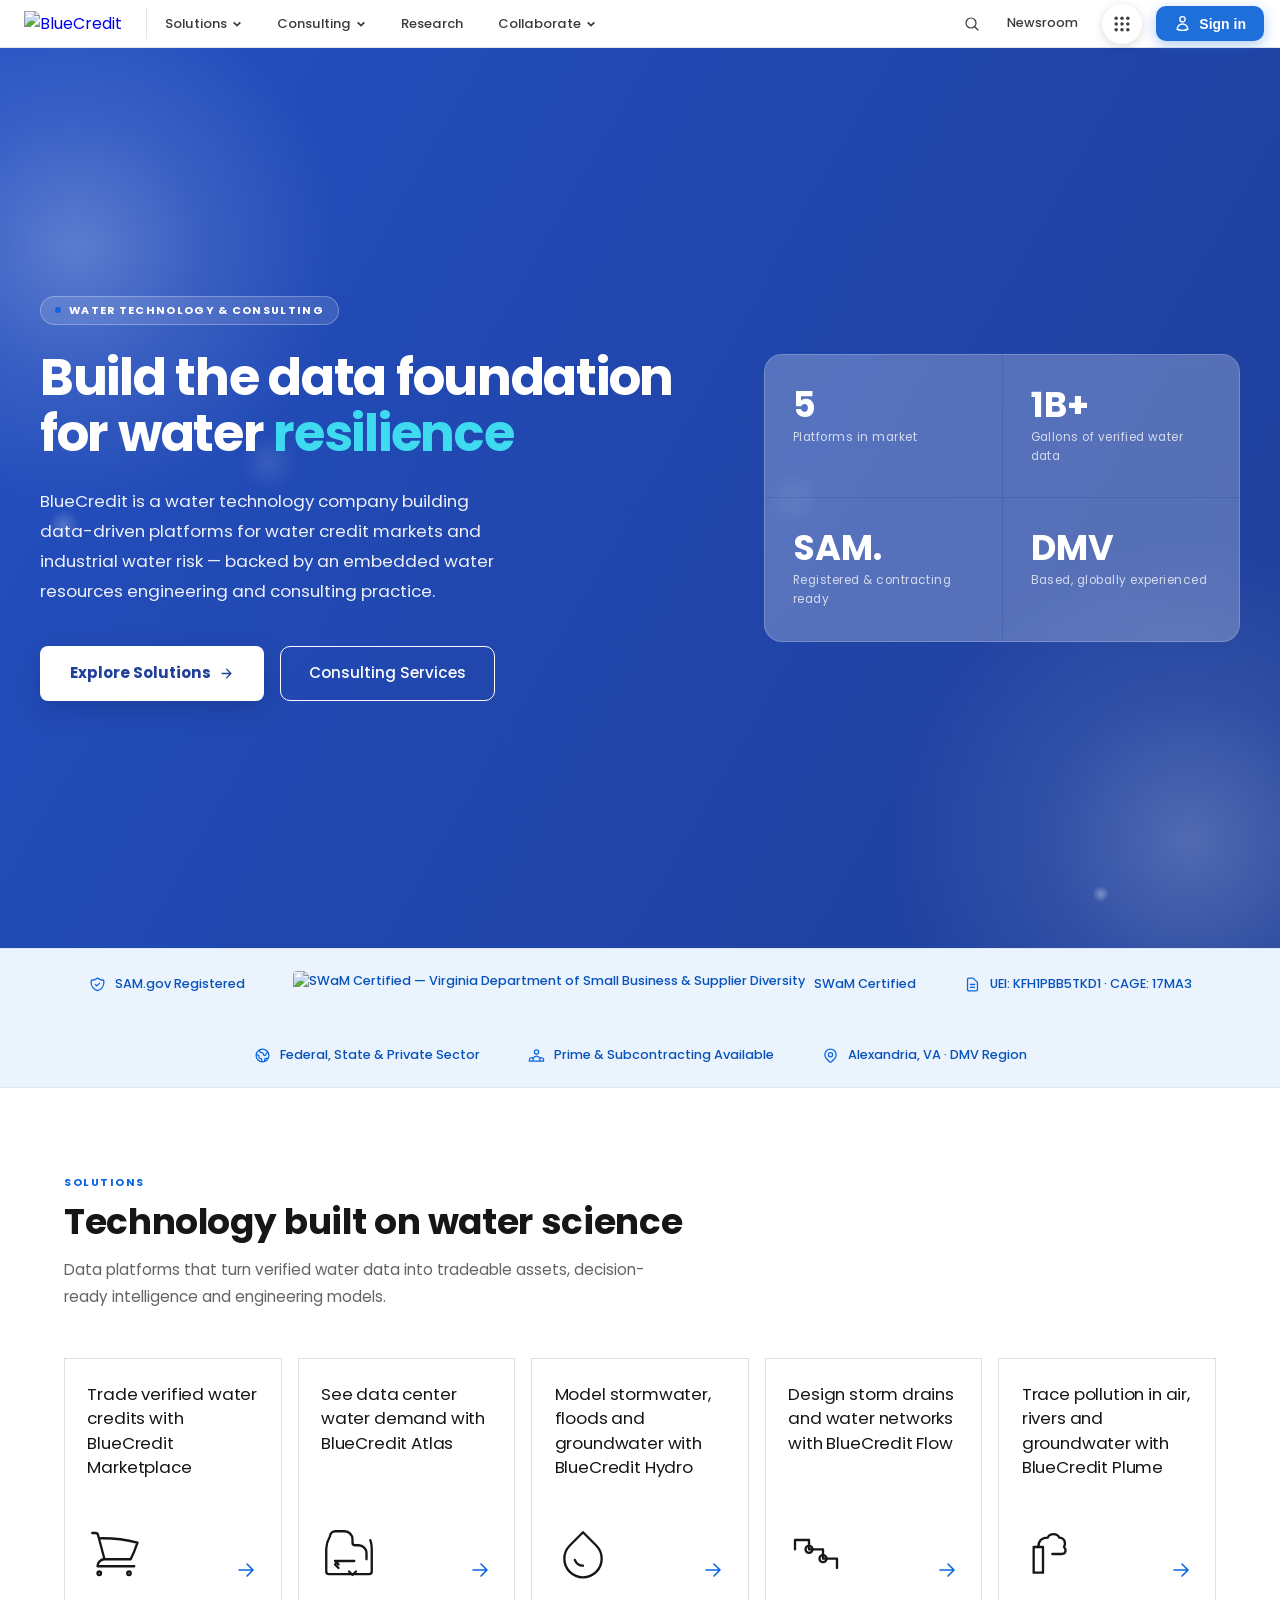
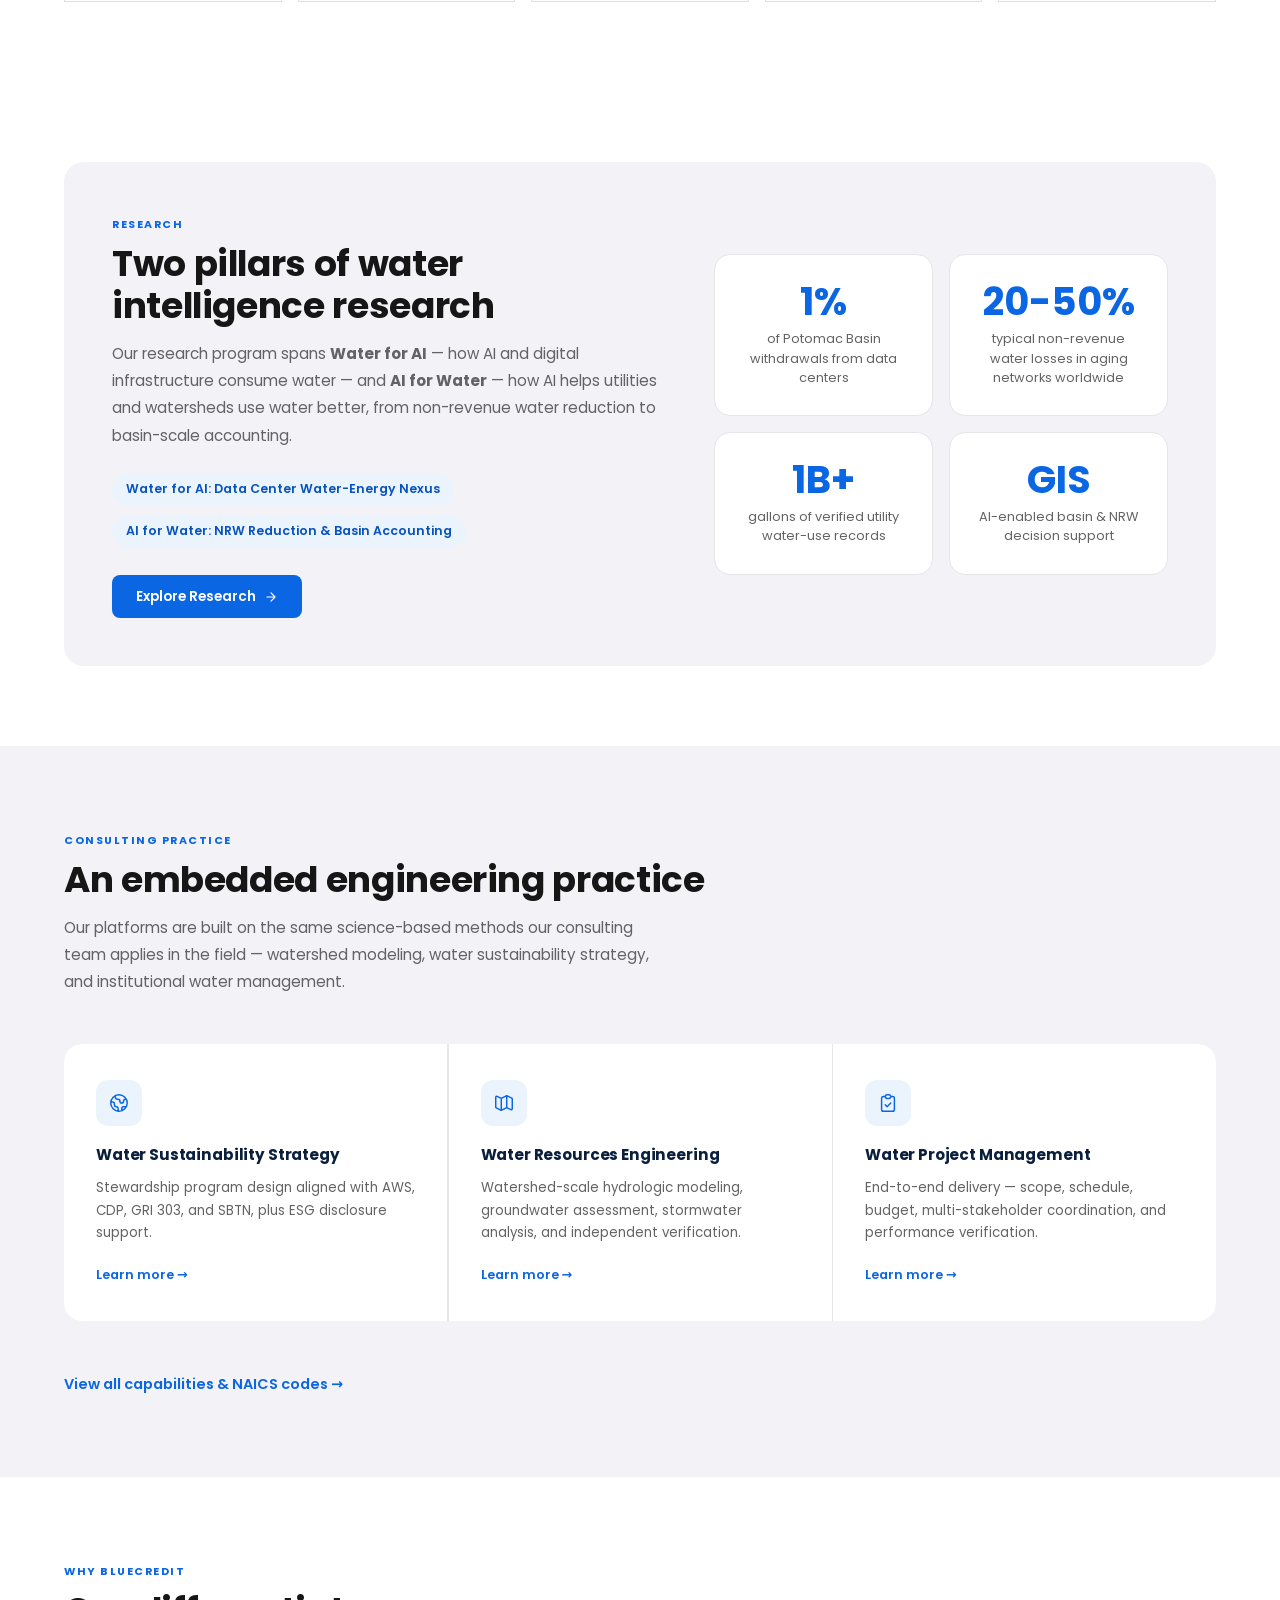
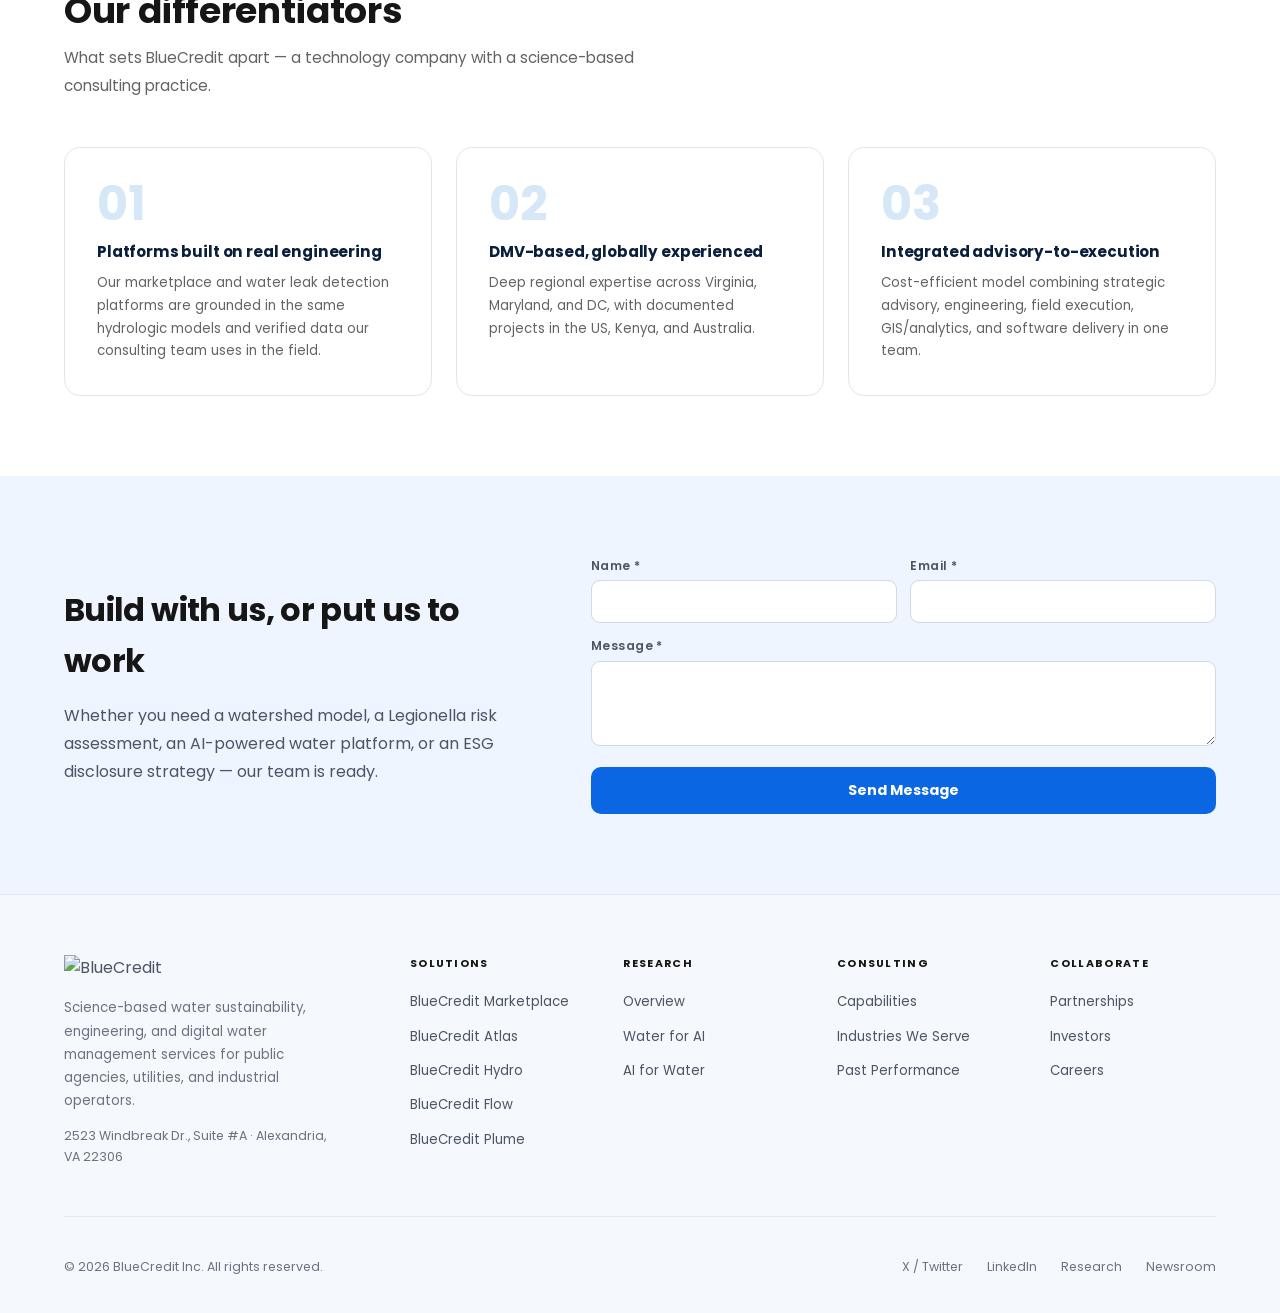
==== commit 1bdfa841: "updated schema" ====
--- a/index.html
+++ b/index.html
@@ -211,37 +211,56 @@
 .ctr{display:flex;justify-content:center;gap:1rem;flex-wrap:wrap;}
 
 /* PLATFORMS */
+.platforms-light{background:#fff;}
+.platforms-light .lbl{color:#0B66E4;}
+.ptiles{display:grid;grid-template-columns:repeat(5,1fr);gap:1rem;}
+.ptile{position:relative;display:flex;flex-direction:column;aspect-ratio:1/1.12;padding:1.4rem 1.4rem 1.2rem;background:#fff;border:1px solid #E0E0E0;border-radius:0;text-decoration:none;color:#161616;transition:background .12s;}
+.ptile:hover,.ptile:focus-visible{background:#E8E8E8;outline:none;}
+.pt-text{position:relative;flex:1;}
+.ptile h3,.ptile p{position:absolute;inset:0 0 auto 0;margin:0;transition:opacity .15s;}
+.ptile h3{font-family:var(--ff-b);font-size:1.05rem;font-weight:400;line-height:1.45;color:#161616;}
+.ptile p{font-size:.92rem;line-height:1.55;color:#525252;opacity:0;}
+.ptile:hover h3,.ptile:focus-visible h3{opacity:0;}
+.ptile:hover p,.ptile:focus-visible p{opacity:1;}
+.pt-foot{display:flex;align-items:flex-end;justify-content:space-between;}
+.pt-ic svg{width:56px;height:56px;stroke:#161616;fill:none;stroke-width:1;display:block;}
+.pt-go{width:24px;height:24px;stroke:#0B66E4;fill:none;stroke-width:1.6;}
+@media (max-width:1150px){.ptiles{grid-template-columns:repeat(3,1fr);}}
+@media (max-width:760px){.ptiles{grid-template-columns:repeat(2,1fr);}}
+@media (max-width:480px){.ptiles{grid-template-columns:1fr;}.ptile{aspect-ratio:auto;min-height:220px;}}
+@media (hover:none){.ptile p{position:static;opacity:1;margin-top:.5rem;font-size:.82rem;}.ptile h3{position:static;}.ptile:hover h3{opacity:1;}}
 .platforms-bg{background:var(--navy);position:relative;overflow:hidden;}
 .platforms-bg::before{content:"";position:absolute;inset:0;pointer-events:none;
   background:radial-gradient(ellipse 50% 60% at 90% 10%,rgba(30,107,204,.28) 0%,transparent 60%);}
 .platforms-bg .lbl{color:var(--blue-lt);}
 .platforms-bg .stitle{color:#fff;}
 .platforms-bg .ssub{color:rgba(255,255,255,.6);}
-.prod-grid{display:grid;grid-template-columns:repeat(2,1fr);gap:1.5rem;position:relative;}
+.prod-grid{display:flex;flex-wrap:wrap;justify-content:center;gap:1.25rem;position:relative;}
+.prod-grid > .prod-card{flex:0 1 calc((100% - 2.5rem) / 3);min-width:0;}
+@media (max-width:1000px){.prod-grid > .prod-card{flex-basis:calc((100% - 1.25rem) / 2);}}
+@media (max-width:640px){.prod-grid > .prod-card{flex-basis:100%;}}
 .prod-card{background:rgba(255,255,255,.04);border:1px solid rgba(255,255,255,.1);
            border-radius:20px;overflow:hidden;display:flex;flex-direction:column;
            transition:border-color .2s,transform .2s;}
 .prod-card:hover{border-color:var(--blue-lt);transform:translateY(-3px);}
-.prod-visual{height:180px;position:relative;display:flex;align-items:center;justify-content:center;
+.prod-visual{height:110px;position:relative;display:flex;align-items:center;justify-content:center;
              overflow:hidden;}
 .prod-visual::after{content:"";position:absolute;inset:0;
    background-image:radial-gradient(rgba(255,255,255,.06) 1px,transparent 1px);
    background-size:22px 22px;}
-.prod-visual svg{width:64px;height:64px;stroke:#fff;fill:none;stroke-width:1.2;opacity:.9;position:relative;z-index:1;}
+.prod-visual svg{width:44px;height:44px;stroke:#fff;fill:none;stroke-width:1.2;opacity:.9;position:relative;z-index:1;}
 .prod-mkt{background:linear-gradient(135deg,var(--blue-md) 0%,var(--blue-dk) 100%);}
 .prod-dcw{background:linear-gradient(135deg,#1D5C8C 0%,#0A1F3C 100%);}
 .prod-hyd{background:linear-gradient(135deg,#0E7490 0%,#0C3468 100%);}
 .prod-flw{background:linear-gradient(135deg,#1A6BCC 0%,#0E7490 100%);}
 .prod-plm{background:linear-gradient(135deg,#F97316 0%,#9A3412 100%);}
-.prod-grid > .prod-card:last-child:nth-child(odd){grid-column:1/-1;justify-self:center;width:calc(50% - .75rem);}
-@media (max-width:760px){.prod-grid > .prod-card:last-child:nth-child(odd){width:100%;}}
-.prod-body{padding:2rem;display:flex;flex-direction:column;flex:1;}
+.prod-body{padding:1.35rem 1.4rem;display:flex;flex-direction:column;flex:1;}
 .prod-badge{display:inline-block;font-size:.68rem;font-weight:700;letter-spacing:.1em;
             text-transform:uppercase;color:var(--blue-lt);margin-bottom:.6rem;}
-.prod-body h3{font-family:var(--ff-d);font-size:1.35rem;font-weight:700;color:#fff;margin-bottom:.6rem;}
-.prod-body p{font-size:.88rem;color:rgba(255,255,255,.6);line-height:1.75;margin-bottom:1.25rem;}
-.prod-body ul{list-style:none;margin-bottom:1.5rem;}
-.prod-body li{font-size:.83rem;color:rgba(255,255,255,.7);padding:5px 0;padding-left:18px;
+.prod-body h3{font-family:var(--ff-d);font-size:1.15rem;font-weight:700;color:#fff;margin-bottom:.6rem;}
+.prod-body p{font-size:.82rem;color:rgba(255,255,255,.6);line-height:1.6;margin-bottom:.9rem;}
+.prod-body ul{list-style:none;margin-bottom:1.1rem;}
+.prod-body li{font-size:.78rem;color:rgba(255,255,255,.7);padding:5px 0;padding-left:18px;
               position:relative;line-height:1.6;}
 .prod-body li::before{content:"";position:absolute;left:0;top:11px;width:6px;height:6px;
                        border-radius:50%;background:var(--blue-lt);}
@@ -267,6 +286,8 @@
 .cons-grid{display:grid;grid-template-columns:repeat(3,1fr);gap:1.5px;
            background:var(--gray-100);border-radius:18px;overflow:hidden;}
 </style>
+<link href="https://fonts.googleapis.com/css2?family=Poppins:wght@300;400;500;600;700&display=swap" rel="stylesheet">
+<link rel="stylesheet" href="assets/light.css?v=20261018g">
 </head>
 <body>
 <nav>
@@ -375,93 +396,37 @@
   <div class="ti"><svg viewBox="0 0 24 24"><path d="M17 20h5v-2a3 3 0 00-5.356-1.857M17 20H7m10 0v-2c0-.656-.126-1.283-.356-1.857M7 20H2v-2a3 3 0 015.356-1.857M7 20v-2c0-.656.126-1.283.356-1.857m0 0a5.002 5.002 0 019.288 0M15 7a3 3 0 11-6 0 3 3 0 016 0z" stroke-linecap="round" stroke-linejoin="round"/></svg>Prime &amp; Subcontracting Available</div>
   <div class="ti"><svg viewBox="0 0 24 24"><path d="M17.657 16.657L13.414 20.9a1.998 1.998 0 01-2.827 0l-4.244-4.243a8 8 0 1111.314 0z" stroke-linecap="round" stroke-linejoin="round"/><path d="M15 11a3 3 0 11-6 0 3 3 0 016 0z" stroke-linecap="round" stroke-linejoin="round"/></svg>Alexandria, VA · DMV Region</div>
 </div>
-<section class="platforms-bg" id="platforms">
+<section class="platforms-light" id="platforms">
   <div class="inn">
     <div class="lbl">Solutions</div>
     <h2 class="stitle">Technology built on water science</h2>
     <p class="ssub">Data platforms that turn verified water data into tradeable assets, decision-ready intelligence and engineering models.</p>
-    <div class="prod-grid">
-      <div class="prod-card">
-        <div class="prod-visual prod-mkt">
-          <svg viewBox="0 0 24 24"><path d="M2.25 3h1.386c.51 0 .955.343 1.087.835l.383 1.437M7.5 14.25a3 3 0 00-3 3h15.75m-12.75-3h11.218c1.121-2.3 2.1-4.684 2.924-7.138a60.114 60.114 0 00-16.536-1.84M7.5 14.25L5.106 5.272M6 20.25a.75.75 0 11-1.5 0 .75.75 0 011.5 0zm12.75 0a.75.75 0 11-1.5 0 .75.75 0 011.5 0z" stroke-linecap="round" stroke-linejoin="round"/></svg>
-        </div>
-        <div class="prod-body">
-          <span class="prod-badge">Platform · Live</span>
-          <h3>BlueCredit Marketplace</h3>
-          <p>A marketplace for water credit trading — connecting water-positive project developers with buyers and funders through verified, science-based water credits.</p>
-          <ul>
-            <li>Buy and sell verified water credits</li>
-            <li>Fund water-positive projects directly</li>
-            <li>Water Hub: shared data &amp; analytics layer</li>
-          </ul>
-          <a href="https://marketplace.bluecredits.org/" target="_blank" class="prod-cta">Visit Marketplace <svg width="14" height="14" fill="none" stroke="currentColor" stroke-width="2" viewBox="0 0 24 24"><path d="M17 7l-10 10M17 7H8m9 0v9" stroke-linecap="round" stroke-linejoin="round"/></svg></a>
-        </div>
-      </div>
-      <div class="prod-card">
-        <div class="prod-visual prod-dcw">
-          <svg viewBox="0 0 24 24"><path d="M19.5 14.25v-2.625a3.375 3.375 0 00-3.375-3.375h-1.5A1.125 1.125 0 0113.5 7.125v-1.5a3.375 3.375 0 00-3.375-3.375H8.25m6 12.75H6m0 0l1.5 1.5M6 16.5l1.5-1.5M6 16.5l1.5 1.5M13.5 21l1.5-1.5m-1.5 1.5L12 19.5m1.5 1.5l1.5-1.5M8.25 2.25H6.108c-1.135 0-2.098.847-2.245 1.972l-.022.165A11.952 11.952 0 002.25 9.75v9.75c0 .621.504 1.125 1.125 1.125h17.25c.621 0 1.125-.504 1.125-1.125V9.75c0-1.298-.21-2.547-.6-3.713" stroke-linecap="round" stroke-linejoin="round"/></svg>
-        </div>
-        <div class="prod-body">
-          <span class="prod-badge">Platform · MVP</span>
-          <h3>BlueCredit Atlas</h3>
-          <p>A decision-support platform quantifying the direct and indirect water footprint of data centers — linking facility-level demand to basin-scale hydrological vulnerability.</p>
-          <ul>
-            <li>Verified utility-record water demand data</li>
-            <li>PUE/WUE-based facility modeling</li>
-            <li>Basin-level "Water Debt" indicators</li>
-          </ul>
-          <a href="https://atlas.bluecredits.org/" target="_blank" class="prod-cta">Visit Platform <svg width="14" height="14" fill="none" stroke="currentColor" stroke-width="2" viewBox="0 0 24 24"><path d="M17 7l-10 10M17 7H8m9 0v9" stroke-linecap="round" stroke-linejoin="round"/></svg></a>
-        </div>
-      </div>
-      <div class="prod-card">
-        <div class="prod-visual prod-hyd">
-          <svg viewBox="0 0 24 24"><path d="M12 2.69l5.66 5.66a8 8 0 11-11.31 0L12 2.69z" stroke-linecap="round" stroke-linejoin="round"/><path d="M8.5 14.5c.6 1.6 2 2.5 3.5 2.5" stroke-linecap="round" stroke-linejoin="round"/></svg>
-        </div>
-        <div class="prod-body">
-          <span class="prod-badge">Platform · New</span>
-          <h3>BlueCredit Hydro</h3>
-          <p>Water modeling for any U.S. site in the browser — inputs pulled automatically from federal data, models run on BlueCredit's servers.</p>
-          <ul>
-            <li>Stormwater: TR-55 and EPA SWMM site networks</li>
-            <li>Flood flows and groundwater (Theis, MODFLOW 6)</li>
-            <li>Rainwater harvesting tank sizing</li>
-          </ul>
-          <a href="https://hydro.bluecredits.org/" target="_blank" class="prod-cta">Visit Hydro <svg width="14" height="14" fill="none" stroke="currentColor" stroke-width="2" viewBox="0 0 24 24"><path d="M17 7l-10 10M17 7H8m9 0v9" stroke-linecap="round" stroke-linejoin="round"/></svg></a>
-        </div>
-      </div>
-      <div class="prod-card">
-        <div class="prod-visual prod-flw">
-          <svg viewBox="0 0 24 24"><path d="M3 6h6v4h6v4h6M3 6v4M21 14v4" stroke-linecap="round" stroke-linejoin="round"/><circle cx="9" cy="10" r="1.5"/><circle cx="15" cy="14" r="1.5"/></svg>
-        </div>
-        <div class="prod-body">
-          <span class="prod-badge">Platform · New</span>
-          <h3>BlueCredit Flow</h3>
-          <p>Hydraulic modeling on a map — build networks from public data, run industry-standard engines and print reports.</p>
-          <ul>
-            <li>Storm drain systems (EPA SWMM)</li>
-            <li>Water distribution (EPANET)</li>
-            <li>Culverts, bridges and dams</li>
-          </ul>
-          <a href="https://flow.bluecredits.org/" target="_blank" class="prod-cta">Visit Flow <svg width="14" height="14" fill="none" stroke="currentColor" stroke-width="2" viewBox="0 0 24 24"><path d="M17 7l-10 10M17 7H8m9 0v9" stroke-linecap="round" stroke-linejoin="round"/></svg></a>
-        </div>
-      </div>
-      <div class="prod-card">
-        <div class="prod-visual prod-plm">
-          <svg viewBox="0 0 24 24"><path d="M5 20h4V9H5z" stroke-linecap="round" stroke-linejoin="round"/><path d="M7 9c0-3 2-4 4-4 1-2 4-2 5 0 2 0 3 2 2 4 1 1 1 3-1 3h-4" stroke-linecap="round" stroke-linejoin="round"/></svg>
-        </div>
-        <div class="prod-body">
-          <span class="prod-badge">Platform · New</span>
-          <h3>BlueCredit Plume</h3>
-          <p>Pollution spread on a map — where a release goes in the air, down a river, through groundwater or across a bay, and who it reaches.</p>
-          <ul>
-            <li>Air dispersion with live weather, several stacks and wildfire smoke</li>
-            <li>River spills and the drinking water systems downstream</li>
-            <li>Groundwater plumes (MODFLOW 6) and coastal spills</li>
-            <li>Watershed, basin, utility and location pollution reports</li>
-          </ul>
-          <a href="https://plume.bluecredits.org/" target="_blank" class="prod-cta">Visit Plume <svg width="14" height="14" fill="none" stroke="currentColor" stroke-width="2" viewBox="0 0 24 24"><path d="M17 7l-10 10M17 7H8m9 0v9" stroke-linecap="round" stroke-linejoin="round"/></svg></a>
-        </div>
-      </div>
+    <div class="ptiles">
+      <a class="ptile" href="https://marketplace.bluecredits.org/" target="_blank" rel="noopener">
+        <span class="pt-text"><h3>Trade verified water credits with BlueCredit Marketplace</h3>
+        <p>Buy, sell and retire science-based water credits and fund water-positive projects.</p></span>
+        <span class="pt-foot"><span class="pt-ic"><svg viewBox="0 0 24 24"><path d="M2.25 3h1.386c.51 0 .955.343 1.087.835l.383 1.437M7.5 14.25a3 3 0 00-3 3h15.75m-12.75-3h11.218c1.121-2.3 2.1-4.684 2.924-7.138a60.114 60.114 0 00-16.536-1.84M7.5 14.25L5.106 5.272M6 20.25a.75.75 0 11-1.5 0 .75.75 0 011.5 0zm12.75 0a.75.75 0 11-1.5 0 .75.75 0 011.5 0z" stroke-linecap="round" stroke-linejoin="round"/></svg></span><svg class="pt-go" viewBox="0 0 24 24"><path d="M5 12h14M13 6l6 6-6 6" stroke-linecap="round" stroke-linejoin="round"/></svg></span>
+      </a>
+      <a class="ptile" href="https://atlas.bluecredits.org/" target="_blank" rel="noopener">
+        <span class="pt-text"><h3>See data center water demand with BlueCredit Atlas</h3>
+        <p>Facility water use mapped against basin supply, utilities and watershed stress.</p></span>
+        <span class="pt-foot"><span class="pt-ic"><svg viewBox="0 0 24 24"><path d="M19.5 14.25v-2.625a3.375 3.375 0 00-3.375-3.375h-1.5A1.125 1.125 0 0113.5 7.125v-1.5a3.375 3.375 0 00-3.375-3.375H8.25m6 12.75H6m0 0l1.5 1.5M6 16.5l1.5-1.5M6 16.5l1.5 1.5M13.5 21l1.5-1.5m-1.5 1.5L12 19.5m1.5 1.5l1.5-1.5M8.25 2.25H6.108c-1.135 0-2.098.847-2.245 1.972l-.022.165A11.952 11.952 0 002.25 9.75v9.75c0 .621.504 1.125 1.125 1.125h17.25c.621 0 1.125-.504 1.125-1.125V9.75c0-1.298-.21-2.547-.6-3.713" stroke-linecap="round" stroke-linejoin="round"/></svg></span><svg class="pt-go" viewBox="0 0 24 24"><path d="M5 12h14M13 6l6 6-6 6" stroke-linecap="round" stroke-linejoin="round"/></svg></span>
+      </a>
+      <a class="ptile" href="https://hydro.bluecredits.org/" target="_blank" rel="noopener">
+        <span class="pt-text"><h3>Model stormwater, floods and groundwater with BlueCredit Hydro</h3>
+        <p>TR-55, SWMM and MODFLOW 6 for any U.S. site, with inputs filled from federal data.</p></span>
+        <span class="pt-foot"><span class="pt-ic"><svg viewBox="0 0 24 24"><path d="M12 2.69l5.66 5.66a8 8 0 11-11.31 0L12 2.69z" stroke-linecap="round" stroke-linejoin="round"/><path d="M8.5 14.5c.6 1.6 2 2.5 3.5 2.5" stroke-linecap="round" stroke-linejoin="round"/></svg></span><svg class="pt-go" viewBox="0 0 24 24"><path d="M5 12h14M13 6l6 6-6 6" stroke-linecap="round" stroke-linejoin="round"/></svg></span>
+      </a>
+      <a class="ptile" href="https://flow.bluecredits.org/" target="_blank" rel="noopener">
+        <span class="pt-text"><h3>Design storm drains and water networks with BlueCredit Flow</h3>
+        <p>EPA SWMM and EPANET networks, culverts, bridges and dams on one map.</p></span>
+        <span class="pt-foot"><span class="pt-ic"><svg viewBox="0 0 24 24"><path d="M3 6h6v4h6v4h6M3 6v4M21 14v4" stroke-linecap="round" stroke-linejoin="round"/><circle cx="9" cy="10" r="1.5"/><circle cx="15" cy="14" r="1.5"/></svg></span><svg class="pt-go" viewBox="0 0 24 24"><path d="M5 12h14M13 6l6 6-6 6" stroke-linecap="round" stroke-linejoin="round"/></svg></span>
+      </a>
+      <a class="ptile" href="https://plume.bluecredits.org/" target="_blank" rel="noopener">
+        <span class="pt-text"><h3>Trace pollution in air, rivers and groundwater with BlueCredit Plume</h3>
+        <p>Air dispersion, river spills, groundwater and coastal plumes, and who they reach.</p></span>
+        <span class="pt-foot"><span class="pt-ic"><svg viewBox="0 0 24 24"><path d="M5 20h4V9H5z" stroke-linecap="round" stroke-linejoin="round"/><path d="M7 9c0-3 2-4 4-4 1-2 4-2 5 0 2 0 3 2 2 4 1 1 1 3-1 3h-4" stroke-linecap="round" stroke-linejoin="round"/></svg></span><svg class="pt-go" viewBox="0 0 24 24"><path d="M5 12h14M13 6l6 6-6 6" stroke-linecap="round" stroke-linejoin="round"/></svg></span>
+      </a>
     </div>
   </div>
 </section>
@@ -581,6 +546,6 @@
   </div>
 </footer>
 </div>
-<script src="assets/bc-apps.js?v=20261018" defer></script>
+<script src="assets/bc-apps.js?v=20261018b" defer></script>
 </body>
 </html>
--- a/assets/light.css
+++ b/assets/light.css
@@ -0,0 +1,124 @@
+/* BlueCredit website: light theme, matching BlueCredit Marketplace (white pages, bold sans headings, bright blue accents).
+   Loaded last on every page, so it overrides the page styles. */
+:root {
+  --ff-d: "Poppins", system-ui, sans-serif; --ff-b: "Poppins", system-ui, sans-serif;
+  --mk-blue: #0B66E4; --mk-blue-dk: #0852BC; --mk-ink: #161616; --mk-text: #4B5563; --mk-mute: #6B7280;
+  --mk-bg: #F5F8FC; --mk-tint: #EEF5FF; --mk-line: #E3E8EF;
+  --blue: #0B66E4; --blue-dk: #0852BC; --blue-md: #0B66E4; --blue-lt: #0B66E4;
+}
+body, button, input, select, textarea { font-family: var(--ff-b); }
+h1, h2, h3, h4, .stitle { font-family: var(--ff-d); letter-spacing: -.01em; }
+.stitle { color: var(--mk-ink); font-weight: 700; }
+.lbl, .hl { color: var(--mk-blue) !important; }
+em { font-style: normal; }
+
+/* buttons */
+.bb { background: var(--mk-blue); border-radius: 8px; }
+.bb:hover { background: var(--mk-blue-dk); }
+.bw { background: var(--mk-blue); color: #fff !important; border-radius: 8px; }
+.bw:hover { background: var(--mk-blue-dk); }
+.bg, .bo { border-color: var(--mk-blue); color: var(--mk-blue); background: #fff; }
+
+/* hero and page headers: the Marketplace's "bubbly" royal blue, with soft light bubbles and cyan highlights */
+.hero, .ph { position: relative; overflow: hidden; border: 0 !important;
+  background:
+    radial-gradient(circle at 6% 22%, rgba(255,255,255,.26) 0, rgba(255,255,255,.10) 9%, transparent 19%),
+    radial-gradient(circle at 93% 88%, rgba(255,255,255,.22) 0, rgba(255,255,255,.08) 10%, transparent 21%),
+    radial-gradient(circle at 21% 46%, rgba(255,255,255,.10) 0, transparent 2.6%),
+    radial-gradient(circle at 5% 53%, rgba(255,255,255,.22) 0, transparent 1.2%),
+    radial-gradient(circle at 62% 50%, rgba(255,255,255,.07) 0, transparent 3.4%),
+    radial-gradient(circle at 86% 94%, rgba(255,255,255,.35) 0, transparent .6%),
+    linear-gradient(120deg, #2350C2 0%, #2147AE 45%, #1F3F99 100%) !important; }
+.hero::before, .hero::after, .ph::before, .ph::after { display: none !important; }
+.hero h1, .ph h1 { color: #fff !important; }
+.hero h1 em, .ph h1 em { color: #3EDBF0 !important; font-style: normal !important; }
+.hsub, .ph p { color: rgba(255,255,255,.92) !important; }
+.hl, .hero .lbl, .ph .lbl { color: #9EEBFA !important; }
+.hey { background: rgba(255,255,255,.12) !important; border: 1px solid rgba(255,255,255,.28) !important; color: #fff !important; }
+.hey * { color: inherit; }
+.hero .bp { background: #fff !important; color: #1F3F99 !important; box-shadow: 0 8px 24px rgba(10,30,90,.25); }
+.hero .bp:hover { background: #EAF2FF !important; }
+.hero .bg, .hero .bo { background: transparent !important; border: 1.5px solid #fff !important; color: #fff !important; }
+.hero .bg:hover, .hero .bo:hover { background: rgba(255,255,255,.12) !important; }
+.ph .bw, .ph .bb { background: #fff !important; color: #1F3F99 !important; }
+.hc { background: rgba(255,255,255,.18) !important; border: 1px solid rgba(255,255,255,.25) !important; box-shadow: none; backdrop-filter: blur(6px); }
+.cb { background: rgba(255,255,255,.08) !important; }
+.cb:hover { background: rgba(255,255,255,.16) !important; }
+.cv, .cv span { color: #fff !important; }
+.cl { color: rgba(255,255,255,.75) !important; }
+.page-tabs { background: rgba(255,255,255,.12) !important; border: 1px solid rgba(255,255,255,.25) !important; }
+.ptab { color: rgba(255,255,255,.85) !important; }
+.ptab:hover { color: #fff !important; background: rgba(255,255,255,.12) !important; }
+.ptab.act { background: #fff !important; color: #1F3F99 !important; }
+
+/* call-to-action bands and dark blocks */
+.ctab { background: var(--mk-tint) !important; }
+.ctab h2 { color: var(--mk-ink) !important; }
+.ctab p { color: var(--mk-text) !important; }
+.contact-dark { background: var(--mk-bg) !important; }
+.contact-dark .stitle { color: var(--mk-ink) !important; }
+.contact-dark .ssub { color: var(--mk-text) !important; }
+.contact-item { color: var(--mk-text) !important; background: #fff !important; border-color: var(--mk-line) !important; }
+.contact-item:hover { color: var(--mk-blue) !important; }
+.contact-item * { color: inherit; }
+.dark-form { background: #fff !important; border: 1px solid var(--mk-line) !important; }
+.dark-form .form-card-title { color: var(--mk-ink) !important; }
+.dark-form label { color: var(--mk-text) !important; }
+.dark-form input, .dark-form select, .dark-form textarea { background: #fff !important; border: 1px solid #D1D9E4 !important; color: var(--mk-ink) !important; }
+.sub-btn { background: var(--mk-blue) !important; color: #fff !important; }
+.sub-btn:hover { background: var(--mk-blue-dk) !important; }
+.bf-feature { background: var(--mk-tint) !important; }
+.bf-feature h3 { color: var(--mk-ink) !important; }
+.bf-feature p, .bf-fine { color: var(--mk-text) !important; }
+.bf-steps li span { color: var(--mk-blue) !important; }
+.r-platform-cta { background: var(--mk-tint) !important; }
+.r-platform-cta h4 { color: var(--mk-ink) !important; }
+.r-platform-cta p { color: var(--mk-text) !important; }
+.platforms-bg { background: #fff !important; }
+.platforms-bg::before { display: none !important; }
+.platforms-bg .stitle { color: var(--mk-ink) !important; }
+.platforms-bg .ssub { color: var(--mk-text) !important; }
+
+/* footer */
+footer { background: var(--mk-bg) !important; color: var(--mk-text) !important; border-top: 1px solid var(--mk-line); }
+.fg { border-bottom-color: var(--mk-line) !important; }
+.fc h4 { color: var(--mk-ink) !important; }
+.fc a { color: var(--mk-text) !important; }
+.fc a:hover, .fs a:hover { color: var(--mk-blue) !important; }
+.fbot { color: var(--mk-mute) !important; }
+.fs a { color: var(--mk-mute) !important; }
+
+/* forms on light bands (inline styles were written for dark backgrounds) */
+.ctab input, .ctab textarea, .ctab select { color: var(--mk-ink) !important; background: #fff !important; border: 1px solid #D1D9E4 !important; }
+.ctab input:focus, .ctab textarea:focus, .ctab select:focus { border-color: var(--mk-blue) !important; }
+.ctab label { color: var(--mk-text) !important; }
+.ctab ::placeholder { color: #9AA4B2 !important; }
+.fb p, .fb p[style] { color: var(--mk-mute) !important; }
+.contact-item div[style] { color: var(--mk-mute) !important; }
+.contact-icon { background: var(--mk-tint) !important; }
+.contact-icon svg { stroke: var(--mk-blue) !important; }
+.bp { background: var(--mk-blue); color: #fff; border-radius: 8px; }
+.bp:hover { background: var(--mk-blue-dk); }
+
+/* Newsroom: LinkedIn post carousel */
+.li-carousel { margin-bottom: 3rem; }
+.li-carousel.li-empty { display: none; }
+.li-head { display: flex; align-items: center; justify-content: space-between; margin-bottom: 1rem; gap: 1rem; }
+.li-brand { display: flex; align-items: center; gap: 8px; font-family: var(--ff-d); font-weight: 600; font-size: .95rem; color: var(--mk-ink); }
+.li-brand svg { width: 22px; height: 22px; }
+.li-nav { display: flex; align-items: center; gap: 8px; }
+.li-nav button { width: 32px; height: 32px; border-radius: 50%; border: 1px solid var(--mk-line); background: #fff; color: var(--mk-ink); font-size: 22px; line-height: 1; cursor: pointer; }
+.li-nav button:hover:not(:disabled) { border-color: var(--mk-blue); color: var(--mk-blue); }
+.li-nav button:disabled { opacity: .35; cursor: default; }
+.li-one .li-nav button { display: none; }
+.li-follow { margin-left: 6px; padding: 8px 16px; border-radius: 8px; background: #0A66C2; color: #fff !important; font-weight: 600; font-size: .85rem; text-decoration: none; }
+.li-track { display: flex; gap: .75rem; overflow-x: auto; scroll-snap-type: x mandatory; scroll-behavior: smooth; scrollbar-width: none; padding-bottom: 4px; }
+.li-track::-webkit-scrollbar { display: none; }
+.li-slide { flex: 0 0 calc((100% - 2.25rem) / 4); scroll-snap-align: start; background: #fff; border: 1px solid var(--mk-line); border-radius: 12px; overflow: hidden; }
+.li-slide iframe { width: 100%; height: 420px; border: 0; display: block; }
+.li-dots { display: flex; justify-content: center; gap: 8px; margin-top: 1rem; }
+.li-dots button { width: 8px; height: 8px; border-radius: 50%; border: 0; background: #C7D2E1; cursor: pointer; padding: 0; }
+.li-dots button.on { background: var(--mk-blue); width: 22px; border-radius: 4px; }
+@media (max-width: 1100px) { .li-slide { flex-basis: calc((100% - 1.5rem) / 3); } }
+@media (max-width: 800px) { .li-slide { flex-basis: calc((100% - .75rem) / 2); } }
+@media (max-width: 640px) { .li-slide { flex-basis: 100%; } }
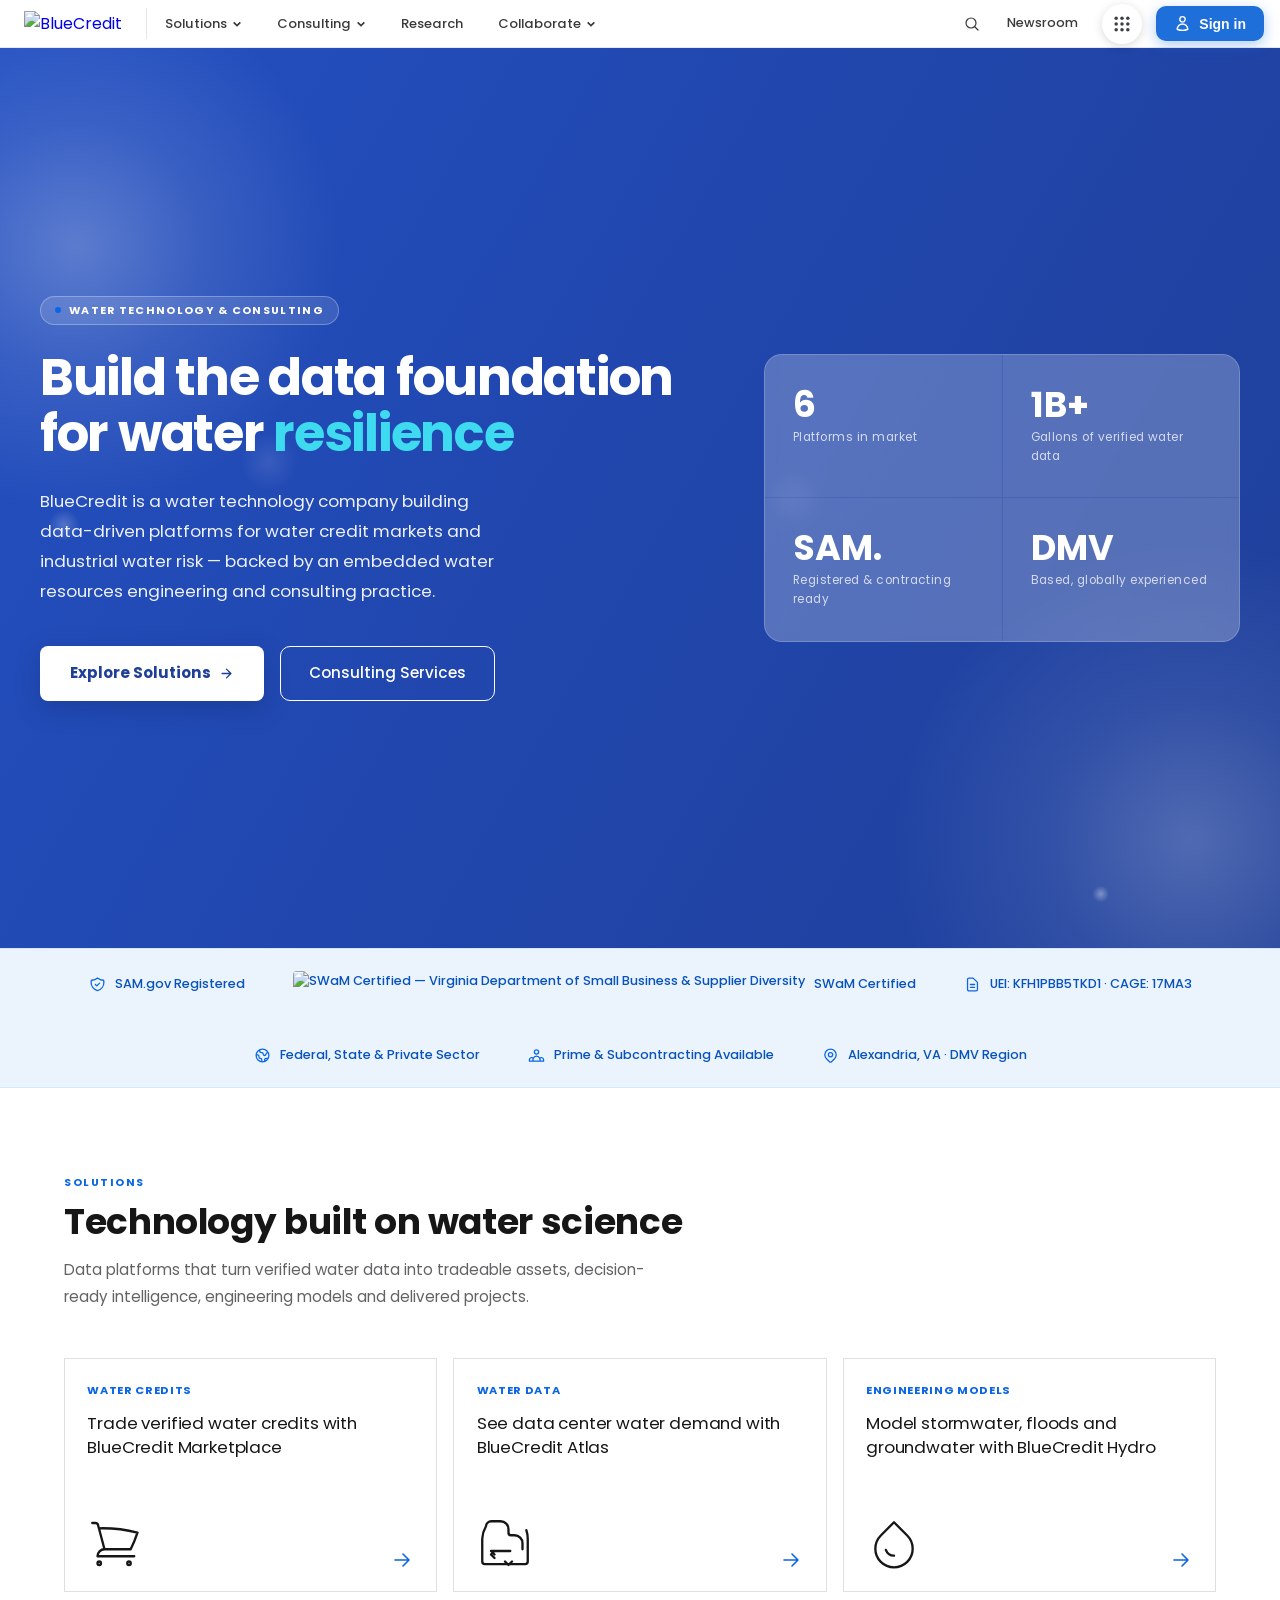
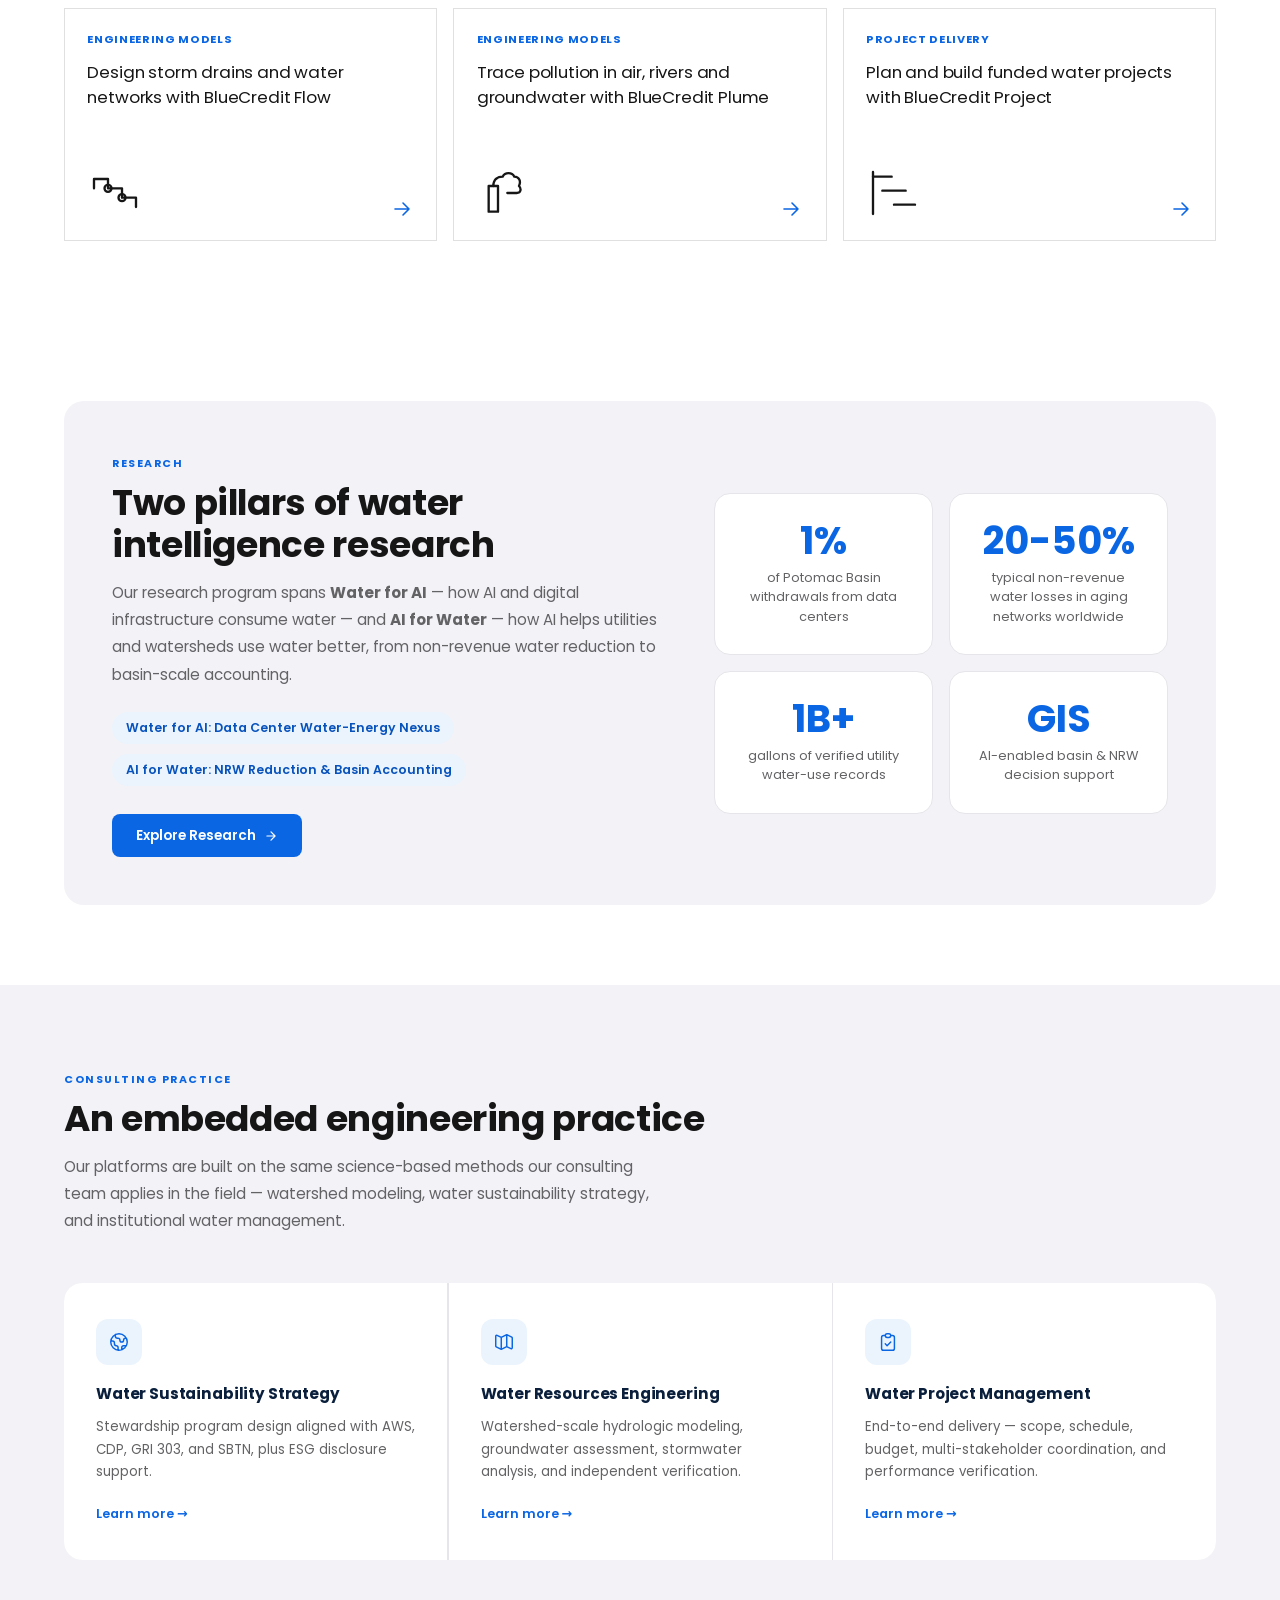
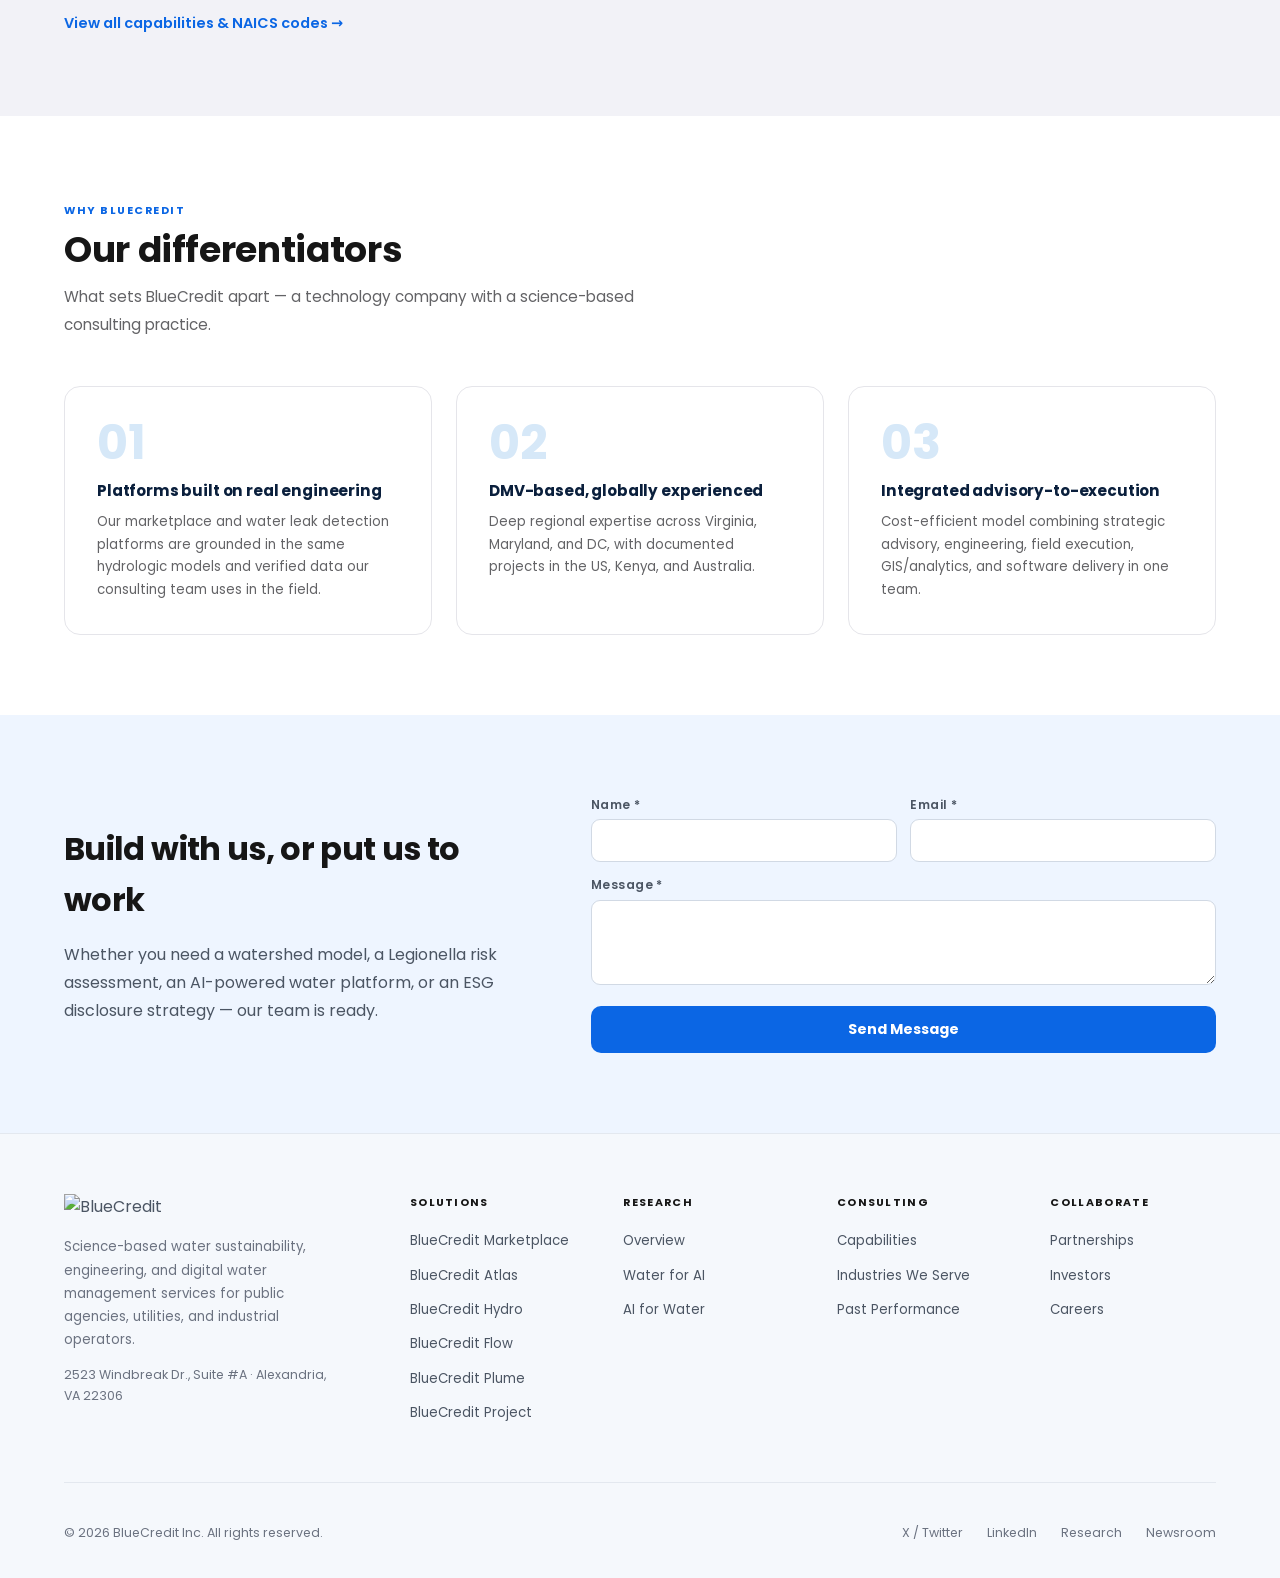
==== commit 524798d2: "Webupdates" ====
--- a/index.html
+++ b/index.html
@@ -213,8 +213,9 @@
 /* PLATFORMS */
 .platforms-light{background:#fff;}
 .platforms-light .lbl{color:#0B66E4;}
-.ptiles{display:grid;grid-template-columns:repeat(5,1fr);gap:1rem;}
-.ptile{position:relative;display:flex;flex-direction:column;aspect-ratio:1/1.12;padding:1.4rem 1.4rem 1.2rem;background:#fff;border:1px solid #E0E0E0;border-radius:0;text-decoration:none;color:#161616;transition:background .12s;}
+.ptiles{display:grid;grid-template-columns:repeat(3,1fr);gap:1rem;}
+.pt-grp{font-size:.7rem;font-weight:700;letter-spacing:.06em;text-transform:uppercase;color:#0B66E4;margin-bottom:.7rem;}
+.ptile{position:relative;display:flex;flex-direction:column;aspect-ratio:16/10;padding:1.4rem 1.4rem 1.2rem;background:#fff;border:1px solid #E0E0E0;border-radius:0;text-decoration:none;color:#161616;transition:background .12s;}
 .ptile:hover,.ptile:focus-visible{background:#E8E8E8;outline:none;}
 .pt-text{position:relative;flex:1;}
 .ptile h3,.ptile p{position:absolute;inset:0 0 auto 0;margin:0;transition:opacity .15s;}
@@ -225,7 +226,7 @@
 .pt-foot{display:flex;align-items:flex-end;justify-content:space-between;}
 .pt-ic svg{width:56px;height:56px;stroke:#161616;fill:none;stroke-width:1;display:block;}
 .pt-go{width:24px;height:24px;stroke:#0B66E4;fill:none;stroke-width:1.6;}
-@media (max-width:1150px){.ptiles{grid-template-columns:repeat(3,1fr);}}
+@media (max-width:1150px){.ptiles{grid-template-columns:repeat(2,1fr);}}
 @media (max-width:760px){.ptiles{grid-template-columns:repeat(2,1fr);}}
 @media (max-width:480px){.ptiles{grid-template-columns:1fr;}.ptile{aspect-ratio:auto;min-height:220px;}}
 @media (hover:none){.ptile p{position:static;opacity:1;margin-top:.5rem;font-size:.82rem;}.ptile h3{position:static;}.ptile:hover h3{opacity:1;}}
@@ -288,6 +289,17 @@
 </style>
 <link href="https://fonts.googleapis.com/css2?family=Poppins:wght@300;400;500;600;700&display=swap" rel="stylesheet">
 <link rel="stylesheet" href="assets/light.css?v=20261018g">
+<style id="nm-css">
+.n-mega{min-width:560px;padding:10px 8px 6px;}
+.n-drop.open .n-mega{display:grid;grid-template-columns:1fr 1fr;column-gap:6px;}
+.n-mega .nm-h{font-size:.68rem;font-weight:700;letter-spacing:.06em;text-transform:uppercase;color:var(--gray-500);padding:8px 14px 4px;}
+.n-mega a{white-space:normal;padding:8px 14px;border-radius:4px;}
+.n-mega a b{display:block;font-weight:600;color:var(--gray-900,#111);font-size:.84rem;}
+.n-mega a small{display:block;font-size:.75rem;color:var(--gray-500);margin-top:1px;}
+.n-mega a:hover b{color:var(--blue-dk);}
+.n-mega .nm-all{grid-column:1/-1;border-top:1px solid var(--gray-100);margin-top:6px;padding-top:10px;font-size:.8rem;font-weight:600;color:var(--blue);}
+@media (max-width:900px){.n-mega{min-width:0;}.n-drop.open .n-mega{display:block;}}
+</style>
 </head>
 <body>
 <nav>
@@ -298,12 +310,22 @@
       <button class="n-btn" onclick="navToggle('platforms')">Solutions
         <svg width="10" height="10" viewBox="0 0 12 12" fill="none" stroke="currentColor" stroke-width="2"><path d="M2 4l4 4 4-4"/></svg>
       </button>
-      <div class="n-menu">
-        <a href="https://marketplace.bluecredits.org/" target="_blank">BlueCredit Marketplace</a>
-        <a href="https://atlas.bluecredits.org/" target="_blank">BlueCredit Atlas</a>
-        <a href="https://hydro.bluecredits.org/" target="_blank">BlueCredit Hydro</a>
-        <a href="https://flow.bluecredits.org/" target="_blank">BlueCredit Flow</a>
-        <a href="https://plume.bluecredits.org/" target="_blank">BlueCredit Plume</a>
+      <div class="n-menu n-mega">
+        <div class="nm-col">
+          <div class="nm-h">Water credits</div>
+          <a href="https://marketplace.bluecredits.org/" target="_blank" rel="noopener"><b>BlueCredit Marketplace</b><small>Buy, sell and retire water credits</small></a>
+          <div class="nm-h">Water data</div>
+          <a href="https://atlas.bluecredits.org/" target="_blank" rel="noopener"><b>BlueCredit Atlas</b><small>Data center water demand and supply</small></a>
+          <div class="nm-h">Project delivery</div>
+          <a href="https://project.bluecredits.org/" target="_blank" rel="noopener"><b>BlueCredit Project</b><small>Schedules, inventories and bid quantities</small></a>
+        </div>
+        <div class="nm-col">
+          <div class="nm-h">Engineering models</div>
+          <a href="https://hydro.bluecredits.org/" target="_blank" rel="noopener"><b>BlueCredit Hydro</b><small>Runoff, groundwater and floods</small></a>
+          <a href="https://flow.bluecredits.org/" target="_blank" rel="noopener"><b>BlueCredit Flow</b><small>Storm drains, water networks, culverts and dams</small></a>
+          <a href="https://plume.bluecredits.org/" target="_blank" rel="noopener"><b>BlueCredit Plume</b><small>Pollution in air, rivers and groundwater</small></a>
+        </div>
+        <a class="nm-all" href="index.html#platforms">All solutions →</a>
       </div>
     </div>
     <div class="n-drop" id="nd-consulting">
@@ -381,7 +403,7 @@
       </div>
     </div>
     <div class="hc">
-      <div class="cb"><div class="cv">5</div><div class="cl">Platforms in market</div></div>
+      <div class="cb"><div class="cv">6</div><div class="cl">Platforms in market</div></div>
       <div class="cb"><div class="cv">1B<span>+</span></div><div class="cl">Gallons of verified water data</div></div>
       <div class="cb"><div class="cv">SAM<span>.</span></div><div class="cl">Registered &amp; contracting ready</div></div>
       <div class="cb"><div class="cv">DMV</div><div class="cl">Based, globally experienced</div></div>
@@ -400,32 +422,37 @@
   <div class="inn">
     <div class="lbl">Solutions</div>
     <h2 class="stitle">Technology built on water science</h2>
-    <p class="ssub">Data platforms that turn verified water data into tradeable assets, decision-ready intelligence and engineering models.</p>
+    <p class="ssub">Data platforms that turn verified water data into tradeable assets, decision-ready intelligence, engineering models and delivered projects.</p>
     <div class="ptiles">
       <a class="ptile" href="https://marketplace.bluecredits.org/" target="_blank" rel="noopener">
-        <span class="pt-text"><h3>Trade verified water credits with BlueCredit Marketplace</h3>
+        <span class="pt-grp">Water credits</span><span class="pt-text"><h3>Trade verified water credits with BlueCredit Marketplace</h3>
         <p>Buy, sell and retire science-based water credits and fund water-positive projects.</p></span>
         <span class="pt-foot"><span class="pt-ic"><svg viewBox="0 0 24 24"><path d="M2.25 3h1.386c.51 0 .955.343 1.087.835l.383 1.437M7.5 14.25a3 3 0 00-3 3h15.75m-12.75-3h11.218c1.121-2.3 2.1-4.684 2.924-7.138a60.114 60.114 0 00-16.536-1.84M7.5 14.25L5.106 5.272M6 20.25a.75.75 0 11-1.5 0 .75.75 0 011.5 0zm12.75 0a.75.75 0 11-1.5 0 .75.75 0 011.5 0z" stroke-linecap="round" stroke-linejoin="round"/></svg></span><svg class="pt-go" viewBox="0 0 24 24"><path d="M5 12h14M13 6l6 6-6 6" stroke-linecap="round" stroke-linejoin="round"/></svg></span>
       </a>
       <a class="ptile" href="https://atlas.bluecredits.org/" target="_blank" rel="noopener">
-        <span class="pt-text"><h3>See data center water demand with BlueCredit Atlas</h3>
+        <span class="pt-grp">Water data</span><span class="pt-text"><h3>See data center water demand with BlueCredit Atlas</h3>
         <p>Facility water use mapped against basin supply, utilities and watershed stress.</p></span>
         <span class="pt-foot"><span class="pt-ic"><svg viewBox="0 0 24 24"><path d="M19.5 14.25v-2.625a3.375 3.375 0 00-3.375-3.375h-1.5A1.125 1.125 0 0113.5 7.125v-1.5a3.375 3.375 0 00-3.375-3.375H8.25m6 12.75H6m0 0l1.5 1.5M6 16.5l1.5-1.5M6 16.5l1.5 1.5M13.5 21l1.5-1.5m-1.5 1.5L12 19.5m1.5 1.5l1.5-1.5M8.25 2.25H6.108c-1.135 0-2.098.847-2.245 1.972l-.022.165A11.952 11.952 0 002.25 9.75v9.75c0 .621.504 1.125 1.125 1.125h17.25c.621 0 1.125-.504 1.125-1.125V9.75c0-1.298-.21-2.547-.6-3.713" stroke-linecap="round" stroke-linejoin="round"/></svg></span><svg class="pt-go" viewBox="0 0 24 24"><path d="M5 12h14M13 6l6 6-6 6" stroke-linecap="round" stroke-linejoin="round"/></svg></span>
       </a>
       <a class="ptile" href="https://hydro.bluecredits.org/" target="_blank" rel="noopener">
-        <span class="pt-text"><h3>Model stormwater, floods and groundwater with BlueCredit Hydro</h3>
+        <span class="pt-grp">Engineering models</span><span class="pt-text"><h3>Model stormwater, floods and groundwater with BlueCredit Hydro</h3>
         <p>TR-55, SWMM and MODFLOW 6 for any U.S. site, with inputs filled from federal data.</p></span>
         <span class="pt-foot"><span class="pt-ic"><svg viewBox="0 0 24 24"><path d="M12 2.69l5.66 5.66a8 8 0 11-11.31 0L12 2.69z" stroke-linecap="round" stroke-linejoin="round"/><path d="M8.5 14.5c.6 1.6 2 2.5 3.5 2.5" stroke-linecap="round" stroke-linejoin="round"/></svg></span><svg class="pt-go" viewBox="0 0 24 24"><path d="M5 12h14M13 6l6 6-6 6" stroke-linecap="round" stroke-linejoin="round"/></svg></span>
       </a>
       <a class="ptile" href="https://flow.bluecredits.org/" target="_blank" rel="noopener">
-        <span class="pt-text"><h3>Design storm drains and water networks with BlueCredit Flow</h3>
+        <span class="pt-grp">Engineering models</span><span class="pt-text"><h3>Design storm drains and water networks with BlueCredit Flow</h3>
         <p>EPA SWMM and EPANET networks, culverts, bridges and dams on one map.</p></span>
         <span class="pt-foot"><span class="pt-ic"><svg viewBox="0 0 24 24"><path d="M3 6h6v4h6v4h6M3 6v4M21 14v4" stroke-linecap="round" stroke-linejoin="round"/><circle cx="9" cy="10" r="1.5"/><circle cx="15" cy="14" r="1.5"/></svg></span><svg class="pt-go" viewBox="0 0 24 24"><path d="M5 12h14M13 6l6 6-6 6" stroke-linecap="round" stroke-linejoin="round"/></svg></span>
       </a>
       <a class="ptile" href="https://plume.bluecredits.org/" target="_blank" rel="noopener">
-        <span class="pt-text"><h3>Trace pollution in air, rivers and groundwater with BlueCredit Plume</h3>
+        <span class="pt-grp">Engineering models</span><span class="pt-text"><h3>Trace pollution in air, rivers and groundwater with BlueCredit Plume</h3>
         <p>Air dispersion, river spills, groundwater and coastal plumes, and who they reach.</p></span>
         <span class="pt-foot"><span class="pt-ic"><svg viewBox="0 0 24 24"><path d="M5 20h4V9H5z" stroke-linecap="round" stroke-linejoin="round"/><path d="M7 9c0-3 2-4 4-4 1-2 4-2 5 0 2 0 3 2 2 4 1 1 1 3-1 3h-4" stroke-linecap="round" stroke-linejoin="round"/></svg></span><svg class="pt-go" viewBox="0 0 24 24"><path d="M5 12h14M13 6l6 6-6 6" stroke-linecap="round" stroke-linejoin="round"/></svg></span>
+      </a>
+      <a class="ptile" href="https://project.bluecredits.org/" target="_blank" rel="noopener">
+        <span class="pt-grp">Project delivery</span><span class="pt-text"><h3>Plan and build funded water projects with BlueCredit Project</h3>
+        <p>Inventories, bid quantities, schedules and procedures for stormwater construction, from Flow and Hydro designs.</p></span>
+        <span class="pt-foot"><span class="pt-ic"><svg viewBox="0 0 24 24"><path d="M3 5h8M7 11h10M12 17h9" stroke-linecap="round" stroke-linejoin="round"/><path d="M3 3v18" stroke-linecap="round"/></svg></span><svg class="pt-go" viewBox="0 0 24 24"><path d="M5 12h14M13 6l6 6-6 6" stroke-linecap="round" stroke-linejoin="round"/></svg></span>
       </a>
     </div>
   </div>
@@ -518,6 +545,7 @@
       <li><a href="https://hydro.bluecredits.org/" target="_blank">BlueCredit Hydro</a></li>
       <li><a href="https://flow.bluecredits.org/" target="_blank">BlueCredit Flow</a></li>
       <li><a href="https://plume.bluecredits.org/" target="_blank">BlueCredit Plume</a></li>
+      <li><a href="https://project.bluecredits.org/" target="_blank">BlueCredit Project</a></li>
     </ul></div>
     <div class="fc"><h4>Research</h4><ul>
       <li><a href="research.html">Overview</a></li>
@@ -546,6 +574,6 @@
   </div>
 </footer>
 </div>
-<script src="assets/bc-apps.js?v=20261018b" defer></script>
+<script src="assets/bc-apps.js?v=20261019h" defer></script>
 </body>
 </html>
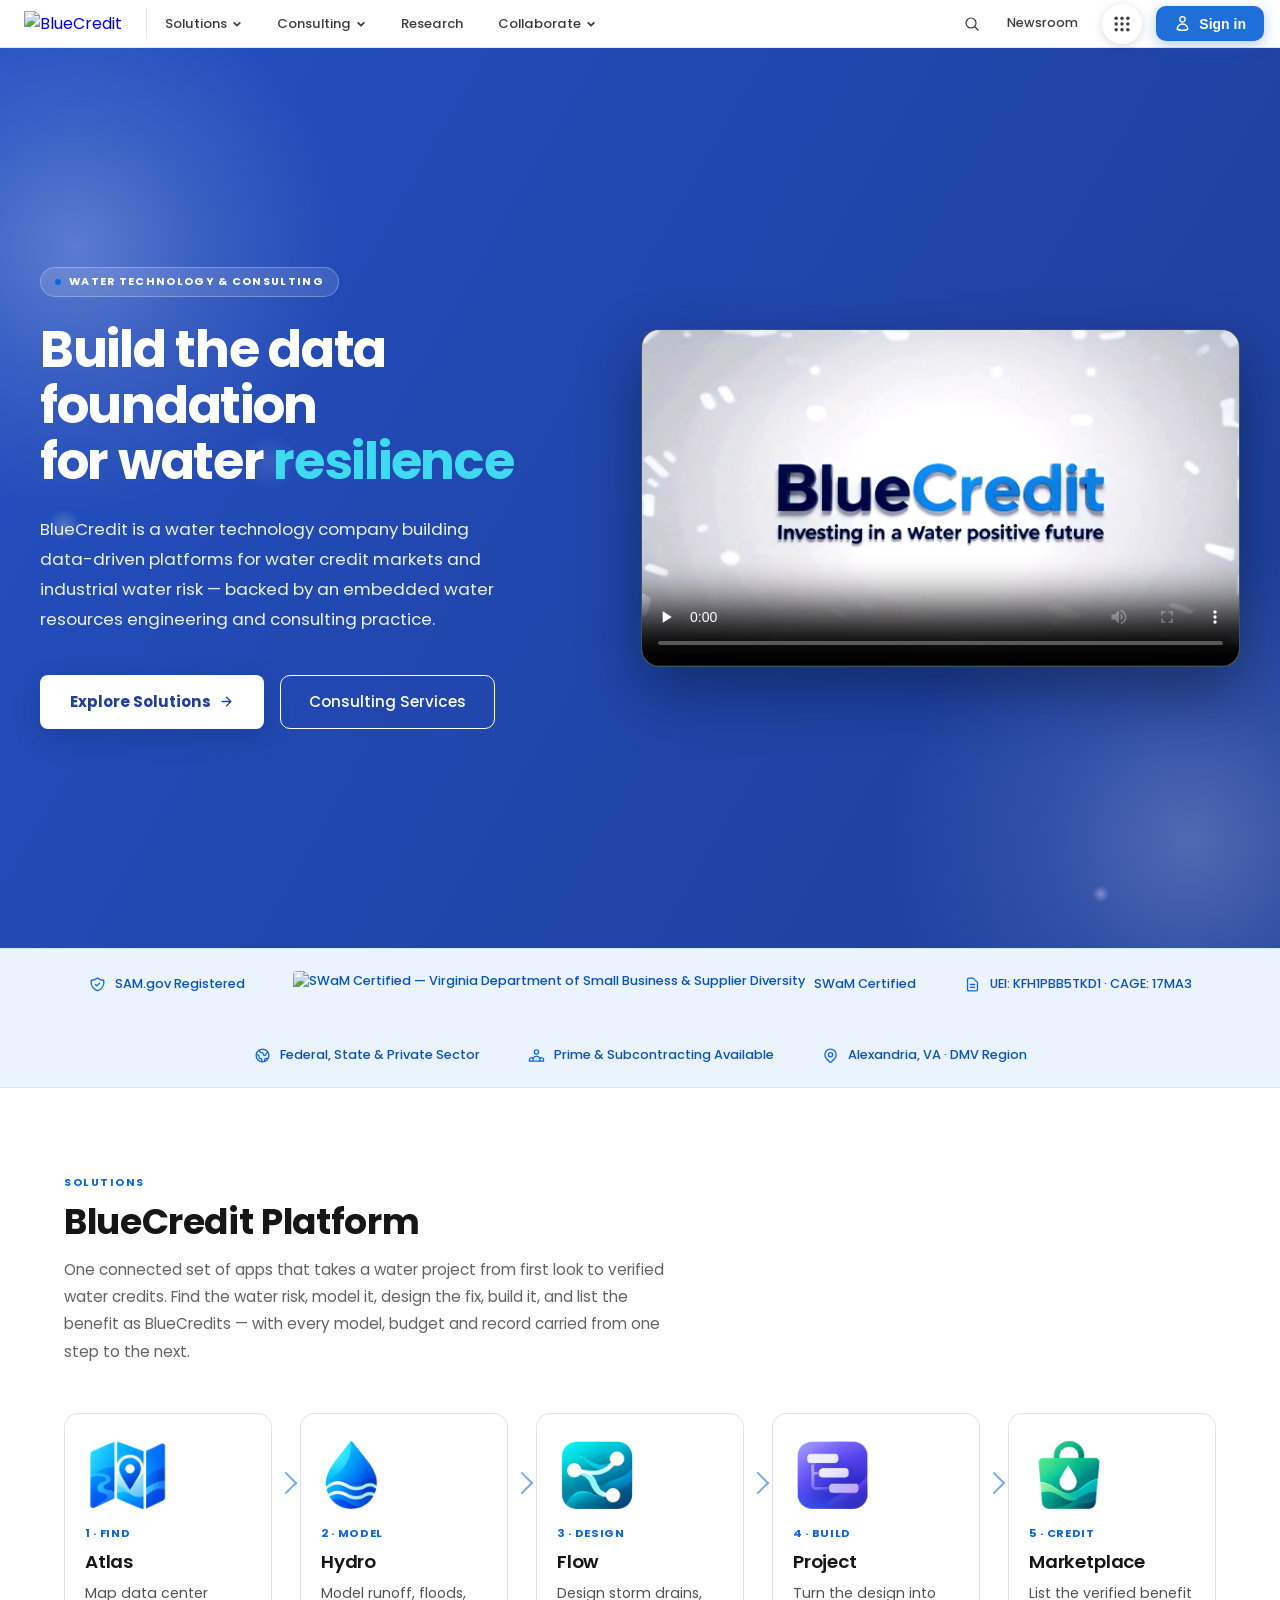
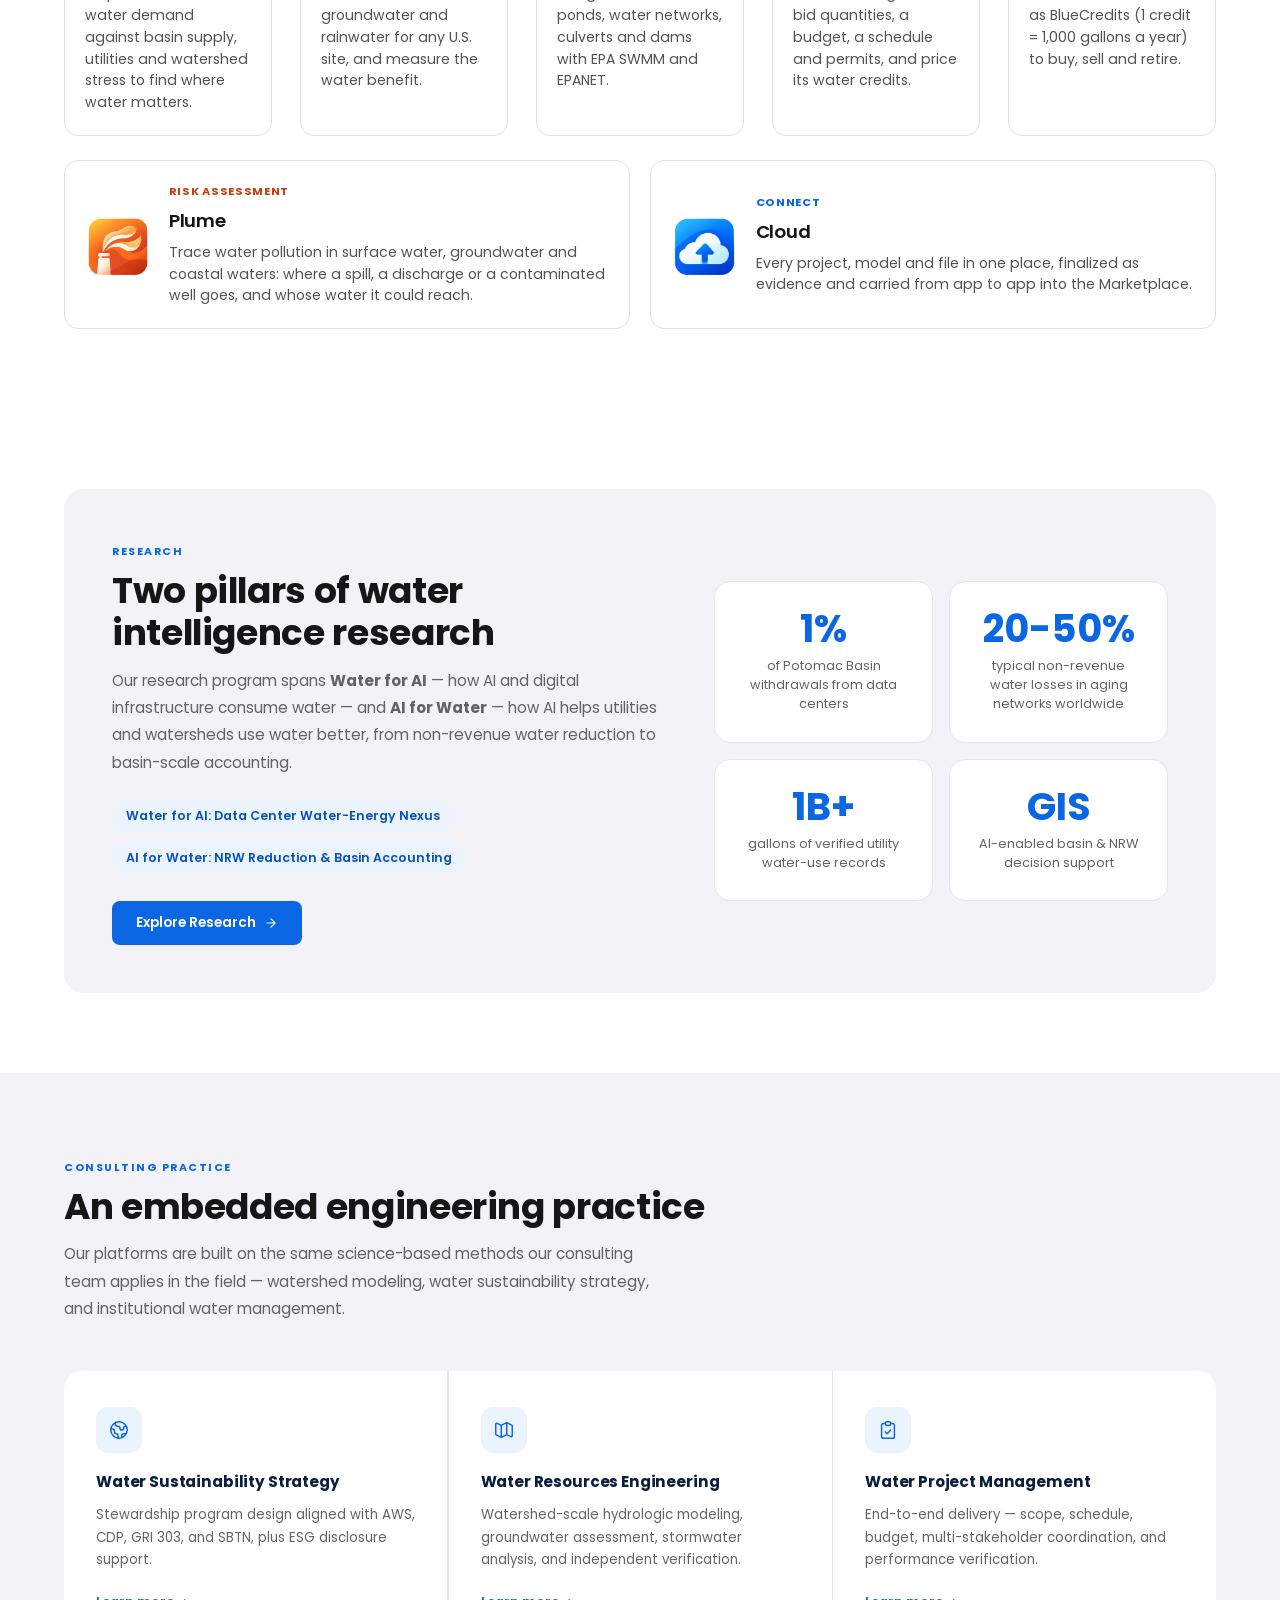
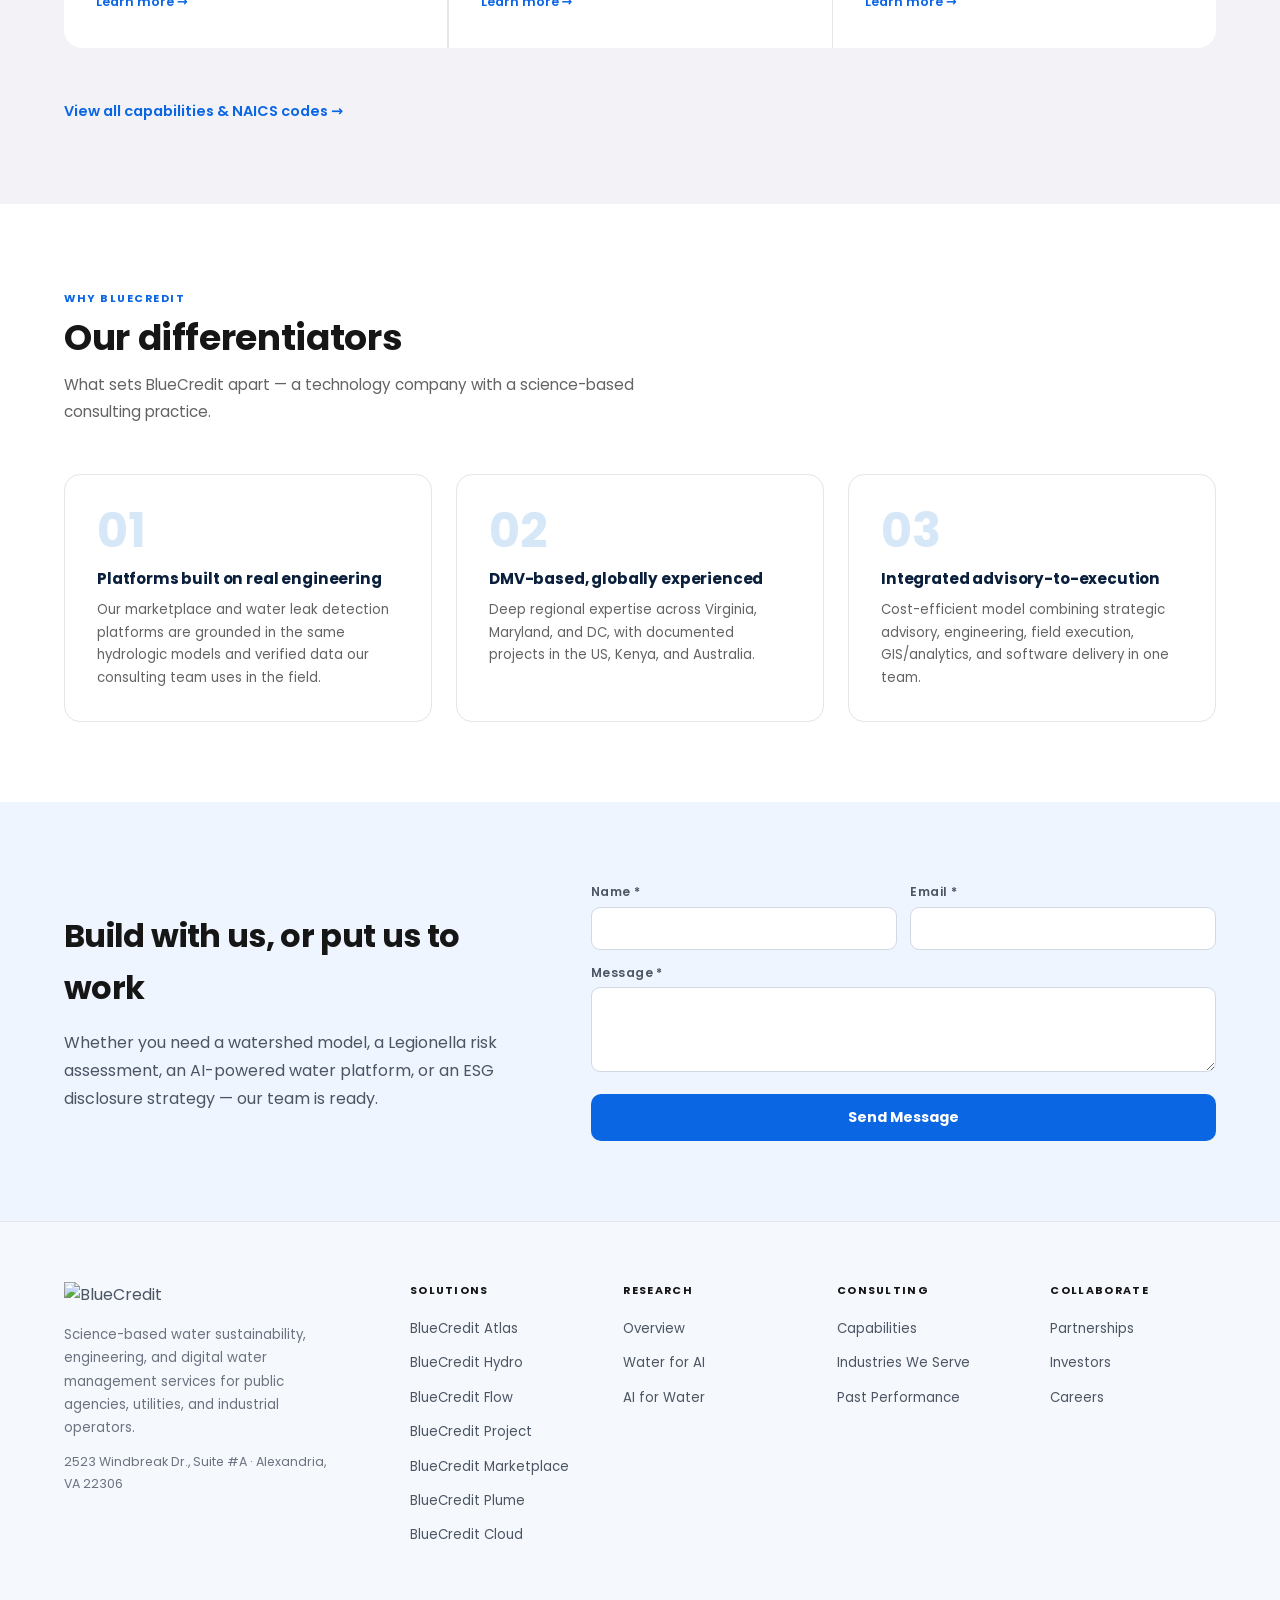
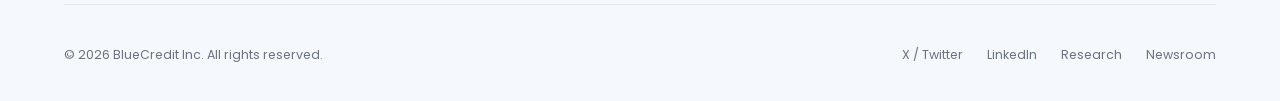
==== commit 8a12e987: "Frontend updates" ====
--- a/index.html
+++ b/index.html
@@ -300,6 +300,30 @@
 .n-mega .nm-all{grid-column:1/-1;border-top:1px solid var(--gray-100);margin-top:6px;padding-top:10px;font-size:.8rem;font-weight:600;color:var(--blue);}
 @media (max-width:900px){.n-mega{min-width:0;}.n-drop.open .n-mega{display:block;}}
 </style>
+<style id="hvid-css">
+.hi{grid-template-columns:1fr 1.1fr;gap:3.5rem;}
+.hvid{position:relative;aspect-ratio:16/9;border-radius:18px;overflow:hidden;background:#0A1F3C;border:1px solid rgba(255,255,255,.22);box-shadow:0 24px 60px rgba(5,15,35,.45);}
+.hvid video{display:block;width:100%;height:100%;object-fit:cover;background:#0A1F3C;}
+</style>
+<style id="bcp-css">
+.bcp-flow{list-style:none;margin:0;padding:0;display:grid;grid-template-columns:repeat(5,minmax(0,1fr));gap:28px;counter-reset:none;}
+.bcp-flow li{position:relative;display:flex;}
+.bcp-flow li+li::before{content:"";position:absolute;left:-22px;top:62px;width:16px;height:16px;border-top:2px solid #0B66E4;border-right:2px solid #0B66E4;transform:rotate(45deg);opacity:.55;}
+.bcp-card,.bcp-wide{display:flex;flex-direction:column;align-items:flex-start;width:100%;padding:1.4rem 1.25rem 1.3rem;background:#fff;border:1px solid #E0E0E0;border-radius:14px;text-decoration:none;color:#161616;transition:border-color .15s,box-shadow .15s,transform .15s;}
+.bcp-card:hover,.bcp-wide:hover,.bcp-card:focus-visible,.bcp-wide:focus-visible{border-color:#0B66E4;box-shadow:0 8px 24px rgba(11,102,228,.12);transform:translateY(-2px);outline:none;}
+.bcp-card img{height:72px;width:auto;margin-bottom:1rem;}
+.bcp-step{display:block;font-size:.7rem;font-weight:700;letter-spacing:.06em;text-transform:uppercase;color:#0B66E4;margin-bottom:.3rem;}
+.bcp-step.risk{color:#c2410c;}
+.bcp-card h3,.bcp-wide h3{font-family:var(--ff-b);font-size:1.15rem;font-weight:600;margin:0 0 .4rem;color:#161616;}
+.bcp-card p,.bcp-wide p{font-size:.88rem;line-height:1.55;color:#525252;margin:0;}
+.bcp-side{display:grid;grid-template-columns:1fr 1fr;gap:20px;margin-top:24px;}
+.bcp-wide{flex-direction:row;align-items:center;gap:1.1rem;}
+.bcp-wide img{height:60px;width:auto;flex:none;}
+@media (max-width:1100px){.bcp-flow{grid-template-columns:repeat(3,minmax(0,1fr));row-gap:24px;}.bcp-flow li:nth-child(4)::before{display:none;}}
+@media (max-width:700px){.bcp-flow{grid-template-columns:1fr;gap:26px;}.bcp-flow li+li::before,.bcp-flow li:nth-child(4)::before{display:block;left:50%;top:-20px;margin-left:-8px;transform:rotate(135deg);}
+  .bcp-card img{height:56px;margin-bottom:.75rem;}.bcp-side{grid-template-columns:1fr;}.bcp-wide img{height:52px;}}
+</style>
+<link rel="stylesheet" href="assets/mobile.css?v=20261022a">
 </head>
 <body>
 <nav>
@@ -312,20 +336,20 @@
       </button>
       <div class="n-menu n-mega">
         <div class="nm-col">
-          <div class="nm-h">Water credits</div>
-          <a href="https://marketplace.bluecredits.org/" target="_blank" rel="noopener"><b>BlueCredit Marketplace</b><small>Buy, sell and retire water credits</small></a>
-          <div class="nm-h">Water data</div>
-          <a href="https://atlas.bluecredits.org/" target="_blank" rel="noopener"><b>BlueCredit Atlas</b><small>Data center water demand and supply</small></a>
-          <div class="nm-h">Project delivery</div>
-          <a href="https://project.bluecredits.org/" target="_blank" rel="noopener"><b>BlueCredit Project</b><small>Schedules, inventories and bid quantities</small></a>
+          <div class="nm-h">From water data to water credits</div>
+          <a href="https://atlas.bluecredits.org/" target="_blank" rel="noopener"><b>1 · BlueCredit Atlas</b><small>Find: data center water demand and supply</small></a>
+          <a href="https://hydro.bluecredits.org/" target="_blank" rel="noopener"><b>2 · BlueCredit Hydro</b><small>Model: runoff, groundwater, floods and rainwater</small></a>
+          <a href="https://flow.bluecredits.org/" target="_blank" rel="noopener"><b>3 · BlueCredit Flow</b><small>Design: storm drains, water networks, culverts and dams</small></a>
+          <a href="https://project.bluecredits.org/" target="_blank" rel="noopener"><b>4 · BlueCredit Project</b><small>Build: budgets, schedules and credit pricing</small></a>
+          <a href="https://marketplace.bluecredits.org/" target="_blank" rel="noopener"><b>5 · BlueCredit Marketplace</b><small>Credit: buy, sell and retire water credits</small></a>
         </div>
         <div class="nm-col">
-          <div class="nm-h">Engineering models</div>
-          <a href="https://hydro.bluecredits.org/" target="_blank" rel="noopener"><b>BlueCredit Hydro</b><small>Runoff, groundwater and floods</small></a>
-          <a href="https://flow.bluecredits.org/" target="_blank" rel="noopener"><b>BlueCredit Flow</b><small>Storm drains, water networks, culverts and dams</small></a>
-          <a href="https://plume.bluecredits.org/" target="_blank" rel="noopener"><b>BlueCredit Plume</b><small>Pollution in air, rivers and groundwater</small></a>
+          <div class="nm-h">Risk Assessment</div>
+          <a href="https://plume.bluecredits.org/" target="_blank" rel="noopener"><b>BlueCredit Plume</b><small>Water pollution in surface, ground and coastal waters</small></a>
+          <div class="nm-h">Connect</div>
+          <a href="https://cloud.bluecredits.org/" target="_blank" rel="noopener"><b>BlueCredit Cloud</b><small>Projects, models and files in one place</small></a>
         </div>
-        <a class="nm-all" href="index.html#platforms">All solutions →</a>
+        <a class="nm-all" href="index.html#platforms">The BlueCredit Platform →</a>
       </div>
     </div>
     <div class="n-drop" id="nd-consulting">
@@ -402,11 +426,10 @@
         <a href="capabilities.html" class="bg">Consulting Services</a>
       </div>
     </div>
-    <div class="hc">
-      <div class="cb"><div class="cv">6</div><div class="cl">Platforms in market</div></div>
-      <div class="cb"><div class="cv">1B<span>+</span></div><div class="cl">Gallons of verified water data</div></div>
-      <div class="cb"><div class="cv">SAM<span>.</span></div><div class="cl">Registered &amp; contracting ready</div></div>
-      <div class="cb"><div class="cv">DMV</div><div class="cl">Based, globally experienced</div></div>
+    <div class="hvid">
+      <video controls preload="none" playsinline poster="assets/video/bluecredit-promo-poster.jpg?v=20261022b" aria-label="BlueCredit Platform video">
+        <source src="assets/video/bluecredit-promo.mp4?v=20261022b" type="video/mp4">
+      </video>
     </div>
   </div>
 </section>
@@ -418,42 +441,42 @@
   <div class="ti"><svg viewBox="0 0 24 24"><path d="M17 20h5v-2a3 3 0 00-5.356-1.857M17 20H7m10 0v-2c0-.656-.126-1.283-.356-1.857M7 20H2v-2a3 3 0 015.356-1.857M7 20v-2c0-.656.126-1.283.356-1.857m0 0a5.002 5.002 0 019.288 0M15 7a3 3 0 11-6 0 3 3 0 016 0z" stroke-linecap="round" stroke-linejoin="round"/></svg>Prime &amp; Subcontracting Available</div>
   <div class="ti"><svg viewBox="0 0 24 24"><path d="M17.657 16.657L13.414 20.9a1.998 1.998 0 01-2.827 0l-4.244-4.243a8 8 0 1111.314 0z" stroke-linecap="round" stroke-linejoin="round"/><path d="M15 11a3 3 0 11-6 0 3 3 0 016 0z" stroke-linecap="round" stroke-linejoin="round"/></svg>Alexandria, VA · DMV Region</div>
 </div>
-<section class="platforms-light" id="platforms">
+<section class="platforms-light bcp" id="platforms">
   <div class="inn">
     <div class="lbl">Solutions</div>
-    <h2 class="stitle">Technology built on water science</h2>
-    <p class="ssub">Data platforms that turn verified water data into tradeable assets, decision-ready intelligence, engineering models and delivered projects.</p>
-    <div class="ptiles">
-      <a class="ptile" href="https://marketplace.bluecredits.org/" target="_blank" rel="noopener">
-        <span class="pt-grp">Water credits</span><span class="pt-text"><h3>Trade verified water credits with BlueCredit Marketplace</h3>
-        <p>Buy, sell and retire science-based water credits and fund water-positive projects.</p></span>
-        <span class="pt-foot"><span class="pt-ic"><svg viewBox="0 0 24 24"><path d="M2.25 3h1.386c.51 0 .955.343 1.087.835l.383 1.437M7.5 14.25a3 3 0 00-3 3h15.75m-12.75-3h11.218c1.121-2.3 2.1-4.684 2.924-7.138a60.114 60.114 0 00-16.536-1.84M7.5 14.25L5.106 5.272M6 20.25a.75.75 0 11-1.5 0 .75.75 0 011.5 0zm12.75 0a.75.75 0 11-1.5 0 .75.75 0 011.5 0z" stroke-linecap="round" stroke-linejoin="round"/></svg></span><svg class="pt-go" viewBox="0 0 24 24"><path d="M5 12h14M13 6l6 6-6 6" stroke-linecap="round" stroke-linejoin="round"/></svg></span>
-      </a>
-      <a class="ptile" href="https://atlas.bluecredits.org/" target="_blank" rel="noopener">
-        <span class="pt-grp">Water data</span><span class="pt-text"><h3>See data center water demand with BlueCredit Atlas</h3>
-        <p>Facility water use mapped against basin supply, utilities and watershed stress.</p></span>
-        <span class="pt-foot"><span class="pt-ic"><svg viewBox="0 0 24 24"><path d="M19.5 14.25v-2.625a3.375 3.375 0 00-3.375-3.375h-1.5A1.125 1.125 0 0113.5 7.125v-1.5a3.375 3.375 0 00-3.375-3.375H8.25m6 12.75H6m0 0l1.5 1.5M6 16.5l1.5-1.5M6 16.5l1.5 1.5M13.5 21l1.5-1.5m-1.5 1.5L12 19.5m1.5 1.5l1.5-1.5M8.25 2.25H6.108c-1.135 0-2.098.847-2.245 1.972l-.022.165A11.952 11.952 0 002.25 9.75v9.75c0 .621.504 1.125 1.125 1.125h17.25c.621 0 1.125-.504 1.125-1.125V9.75c0-1.298-.21-2.547-.6-3.713" stroke-linecap="round" stroke-linejoin="round"/></svg></span><svg class="pt-go" viewBox="0 0 24 24"><path d="M5 12h14M13 6l6 6-6 6" stroke-linecap="round" stroke-linejoin="round"/></svg></span>
-      </a>
-      <a class="ptile" href="https://hydro.bluecredits.org/" target="_blank" rel="noopener">
-        <span class="pt-grp">Engineering models</span><span class="pt-text"><h3>Model stormwater, floods and groundwater with BlueCredit Hydro</h3>
-        <p>TR-55, SWMM and MODFLOW 6 for any U.S. site, with inputs filled from federal data.</p></span>
-        <span class="pt-foot"><span class="pt-ic"><svg viewBox="0 0 24 24"><path d="M12 2.69l5.66 5.66a8 8 0 11-11.31 0L12 2.69z" stroke-linecap="round" stroke-linejoin="round"/><path d="M8.5 14.5c.6 1.6 2 2.5 3.5 2.5" stroke-linecap="round" stroke-linejoin="round"/></svg></span><svg class="pt-go" viewBox="0 0 24 24"><path d="M5 12h14M13 6l6 6-6 6" stroke-linecap="round" stroke-linejoin="round"/></svg></span>
-      </a>
-      <a class="ptile" href="https://flow.bluecredits.org/" target="_blank" rel="noopener">
-        <span class="pt-grp">Engineering models</span><span class="pt-text"><h3>Design storm drains and water networks with BlueCredit Flow</h3>
-        <p>EPA SWMM and EPANET networks, culverts, bridges and dams on one map.</p></span>
-        <span class="pt-foot"><span class="pt-ic"><svg viewBox="0 0 24 24"><path d="M3 6h6v4h6v4h6M3 6v4M21 14v4" stroke-linecap="round" stroke-linejoin="round"/><circle cx="9" cy="10" r="1.5"/><circle cx="15" cy="14" r="1.5"/></svg></span><svg class="pt-go" viewBox="0 0 24 24"><path d="M5 12h14M13 6l6 6-6 6" stroke-linecap="round" stroke-linejoin="round"/></svg></span>
-      </a>
-      <a class="ptile" href="https://plume.bluecredits.org/" target="_blank" rel="noopener">
-        <span class="pt-grp">Engineering models</span><span class="pt-text"><h3>Trace pollution in air, rivers and groundwater with BlueCredit Plume</h3>
-        <p>Air dispersion, river spills, groundwater and coastal plumes, and who they reach.</p></span>
-        <span class="pt-foot"><span class="pt-ic"><svg viewBox="0 0 24 24"><path d="M5 20h4V9H5z" stroke-linecap="round" stroke-linejoin="round"/><path d="M7 9c0-3 2-4 4-4 1-2 4-2 5 0 2 0 3 2 2 4 1 1 1 3-1 3h-4" stroke-linecap="round" stroke-linejoin="round"/></svg></span><svg class="pt-go" viewBox="0 0 24 24"><path d="M5 12h14M13 6l6 6-6 6" stroke-linecap="round" stroke-linejoin="round"/></svg></span>
-      </a>
-      <a class="ptile" href="https://project.bluecredits.org/" target="_blank" rel="noopener">
-        <span class="pt-grp">Project delivery</span><span class="pt-text"><h3>Plan and build funded water projects with BlueCredit Project</h3>
-        <p>Inventories, bid quantities, schedules and procedures for stormwater construction, from Flow and Hydro designs.</p></span>
-        <span class="pt-foot"><span class="pt-ic"><svg viewBox="0 0 24 24"><path d="M3 5h8M7 11h10M12 17h9" stroke-linecap="round" stroke-linejoin="round"/><path d="M3 3v18" stroke-linecap="round"/></svg></span><svg class="pt-go" viewBox="0 0 24 24"><path d="M5 12h14M13 6l6 6-6 6" stroke-linecap="round" stroke-linejoin="round"/></svg></span>
-      </a>
+    <h2 class="stitle">BlueCredit Platform</h2>
+    <p class="ssub">One connected set of apps that takes a water project from first look to verified water credits. Find the water risk, model it, design the fix, build it, and list the benefit as BlueCredits — with every model, budget and record carried from one step to the next.</p>
+    <ol class="bcp-flow" aria-label="From water data to water credits">
+      <li><a class="bcp-card" href="https://atlas.bluecredits.org/" target="_blank" rel="noopener">
+        <img src="assets/apps/atlas.png" alt="" width="72" height="61" loading="lazy">
+        <span class="bcp-step">1 · Find</span><h3>Atlas</h3>
+        <p>Map data center water demand against basin supply, utilities and watershed stress to find where water matters.</p></a></li>
+      <li><a class="bcp-card" href="https://hydro.bluecredits.org/" target="_blank" rel="noopener">
+        <img src="assets/apps/hydro.png" alt="" width="60" height="72" loading="lazy">
+        <span class="bcp-step">2 · Model</span><h3>Hydro</h3>
+        <p>Model runoff, floods, groundwater and rainwater for any U.S. site, and measure the water benefit.</p></a></li>
+      <li><a class="bcp-card" href="https://flow.bluecredits.org/" target="_blank" rel="noopener">
+        <img src="assets/apps/flow.png" alt="" width="72" height="65" loading="lazy">
+        <span class="bcp-step">3 · Design</span><h3>Flow</h3>
+        <p>Design storm drains, ponds, water networks, culverts and dams with EPA SWMM and EPANET.</p></a></li>
+      <li><a class="bcp-card" href="https://project.bluecredits.org/" target="_blank" rel="noopener">
+        <img src="assets/apps/project.png" alt="" width="72" height="66" loading="lazy">
+        <span class="bcp-step">4 · Build</span><h3>Project</h3>
+        <p>Turn the design into bid quantities, a budget, a schedule and permits, and price its water credits.</p></a></li>
+      <li><a class="bcp-card" href="https://marketplace.bluecredits.org/" target="_blank" rel="noopener">
+        <img src="assets/apps/marketplace.png" alt="" width="72" height="64" loading="lazy">
+        <span class="bcp-step">5 · Credit</span><h3>Marketplace</h3>
+        <p>List the verified benefit as BlueCredits (1 credit = 1,000 gallons a year) to buy, sell and retire.</p></a></li>
+    </ol>
+    <div class="bcp-side">
+      <a class="bcp-wide" href="https://plume.bluecredits.org/" target="_blank" rel="noopener">
+        <img src="assets/apps/plume.png" alt="" width="64" height="58" loading="lazy">
+        <span><span class="bcp-step risk">Risk Assessment</span><h3>Plume</h3>
+        <p>Trace water pollution in surface water, groundwater and coastal waters: where a spill, a discharge or a contaminated well goes, and whose water it could reach.</p></span></a>
+      <a class="bcp-wide" href="https://cloud.bluecredits.org/" target="_blank" rel="noopener">
+        <img src="assets/apps/cloud.png" alt="" width="64" height="57" loading="lazy">
+        <span><span class="bcp-step">Connect</span><h3>Cloud</h3>
+        <p>Every project, model and file in one place, finalized as evidence and carried from app to app into the Marketplace.</p></span></a>
     </div>
   </div>
 </section>
@@ -540,12 +563,13 @@
       <p style="margin-top:.75rem;font-size:.78rem;color:rgba(255,255,255,.3)">2523 Windbreak Dr., Suite #A · Alexandria, VA 22306</p>
     </div>
     <div class="fc"><h4>Solutions</h4><ul>
-      <li><a href="https://marketplace.bluecredits.org/" target="_blank">BlueCredit Marketplace</a></li>
       <li><a href="https://atlas.bluecredits.org/" target="_blank">BlueCredit Atlas</a></li>
       <li><a href="https://hydro.bluecredits.org/" target="_blank">BlueCredit Hydro</a></li>
       <li><a href="https://flow.bluecredits.org/" target="_blank">BlueCredit Flow</a></li>
+      <li><a href="https://project.bluecredits.org/" target="_blank">BlueCredit Project</a></li>
+      <li><a href="https://marketplace.bluecredits.org/" target="_blank">BlueCredit Marketplace</a></li>
       <li><a href="https://plume.bluecredits.org/" target="_blank">BlueCredit Plume</a></li>
-      <li><a href="https://project.bluecredits.org/" target="_blank">BlueCredit Project</a></li>
+      <li><a href="https://cloud.bluecredits.org/" target="_blank">BlueCredit Cloud</a></li>
     </ul></div>
     <div class="fc"><h4>Research</h4><ul>
       <li><a href="research.html">Overview</a></li>
@@ -574,6 +598,7 @@
   </div>
 </footer>
 </div>
-<script src="assets/bc-apps.js?v=20261019h" defer></script>
+<script src="assets/bc-apps.js?v=20261019k" defer></script>
+<script src="assets/mobile.js?v=20261022a" defer></script>
 </body>
 </html>
--- a/assets/mobile.css
+++ b/assets/mobile.css
@@ -0,0 +1,66 @@
+/* BlueCredit website: phones and small tablets. Loaded last on every page (after light.css). */
+.n-burger{display:none}
+@media (max-width: 960px) {
+  html, body { overflow-x: hidden; }
+  img, video, iframe, svg { max-width: 100%; }
+  img { height: auto; }
+  /* nav: logo, apps, sign in, menu button; the links open as a panel */
+  nav { height: 56px; }
+  .pw { padding-top: 56px !important; }
+  .n-logo { padding: 0 .9rem; }
+  .n-logo img { height: 24px; }
+  .n-divider, .n-right-link, .n-search-btn { display: none !important; }
+  .n-right { gap: 2px; padding: 0 .4rem; }
+  .n-signin { padding: 6px 8px !important; font-size: 0 !important; gap: 0 !important; }
+  .n-signin svg { width: 22px; height: 22px; }
+  .n-burger { display: inline-flex; align-items: center; justify-content: center; width: 44px; height: 44px; border: 0; background: none; color: var(--gray-700, #3a3a3c); cursor: pointer; border-radius: 8px; }
+  .n-burger svg { width: 24px; height: 24px; stroke: currentColor; fill: none; stroke-width: 2; }
+  .n-left { display: none !important; }
+  nav.m-open .n-left { display: flex !important; flex-direction: column; position: fixed; top: 56px; left: 0; right: 0; bottom: 0; background: #fff; overflow-y: auto; padding: 8px 0 24px; border-top: 1px solid var(--gray-100, #e5e5ea); z-index: 300; }
+  nav.m-open .n-left > a, nav.m-open .n-btn { width: 100%; justify-content: space-between; padding: 14px 20px !important; font-size: 1rem !important; height: auto; }
+  nav.m-open .n-drop { flex-direction: column; }
+  nav.m-open .n-menu, nav.m-open .n-mega { position: static !important; display: none; min-width: 0 !important; box-shadow: none; border: 0; border-left: 2px solid var(--blue, #1252a3); margin: 0 20px 8px; padding: 0; }
+  nav.m-open .n-drop.open .n-menu { display: block !important; }
+  nav.m-open .n-menu a { white-space: normal; padding: 10px 14px; font-size: .95rem; }
+  nav.m-open .m-extra { display: block; padding: 14px 20px; font-size: 1rem; color: var(--gray-700, #3a3a3c); text-decoration: none; border-top: 1px solid var(--gray-100, #e5e5ea); }
+  /* sections and heroes */
+  section { padding: 52px 1.25rem !important; }
+  .hero { min-height: 0 !important; padding: 84px 1.25rem 48px !important; }
+  .ph { padding: 84px 1.25rem 44px !important; }
+  .hi { grid-template-columns: 1fr !important; gap: 2rem !important; }
+  .hero h1, .ph h1 { font-size: clamp(2rem, 9vw, 2.6rem) !important; }
+  .hsub, .ph p { font-size: 1rem !important; max-width: none !important; }
+  .ha { gap: .6rem; }
+  .ha a { flex: 1 1 auto; justify-content: center; }
+  .tb { padding: 18px 1.25rem !important; gap: .9rem 1.5rem !important; justify-content: flex-start !important; }
+  .ctab, .contact-dark { padding: 52px 1.25rem !important; }
+  .page-tabs { width: auto !important; max-width: 100%; overflow-x: auto; flex-wrap: nowrap; }
+  .ptab { white-space: nowrap; padding: 8px 14px; }
+  /* grids collapse */
+  .sg, .dg, .hc, .r-obj-grid, .r-deliv-grid, .ptcard-grid, .cons-grid, .research-stats-grid, .bf-stats, .bf-steps, .inv-grid, .ptiles { grid-template-columns: 1fr 1fr !important; }
+  .cap-row, .contact-layout, .form-layout, .ind-row, .pp-card, .r-phase, .research-teaser, .ng { grid-template-columns: 1fr !important; gap: 1.5rem !important; }
+  .ptile { aspect-ratio: auto !important; min-height: 0 !important; }
+  .ptile h3, .ptile p { position: static !important; opacity: 1 !important; }
+  .ptile p { margin-top: .4rem !important; font-size: .85rem !important; }
+  [style*="grid-template-columns"] { grid-template-columns: 1fr 1fr !important; }
+  [style*="gap:4rem"], [style*="gap: 4rem"], [style*="gap:5rem"], [style*="gap:3rem"] { gap: 1.5rem !important; }
+  .fg { grid-template-columns: 1fr 1fr !important; gap: 1.75rem !important; }
+  .fb { grid-column: 1 / -1; }
+  footer { padding: 44px 1.25rem 28px !important; }
+  .fbot { flex-direction: column; gap: .75rem; align-items: flex-start !important; }
+  table { display: block; overflow-x: auto; max-width: 100%; }
+  pre, code { white-space: pre-wrap; word-break: break-word; }
+  section *, footer *, .hero * { min-width: 0; }
+  .form-card { padding: 1.4rem !important; }
+  .r-stat-row { grid-template-columns: 1fr 1fr !important; }
+  .r-stat { flex: 1 1 140px !important; }
+  #bc-apps-panel { right: 8px !important; left: auto !important; max-width: calc(100vw - 16px); }
+}
+@media (max-width: 600px) {
+  .sg, .dg, .r-obj-grid, .r-deliv-grid, .ptcard-grid, .cons-grid, .bf-steps, .inv-grid, .ptiles { grid-template-columns: 1fr !important; }
+  [style*="grid-template-columns"] { grid-template-columns: 1fr !important; }
+  .fg { grid-template-columns: 1fr 1fr !important; }
+  .frow, .research-stats-grid { grid-template-columns: 1fr !important; }
+  .stitle { font-size: clamp(1.6rem, 7vw, 2rem) !important; }
+  .ssub { margin-bottom: 2rem !important; }
+}
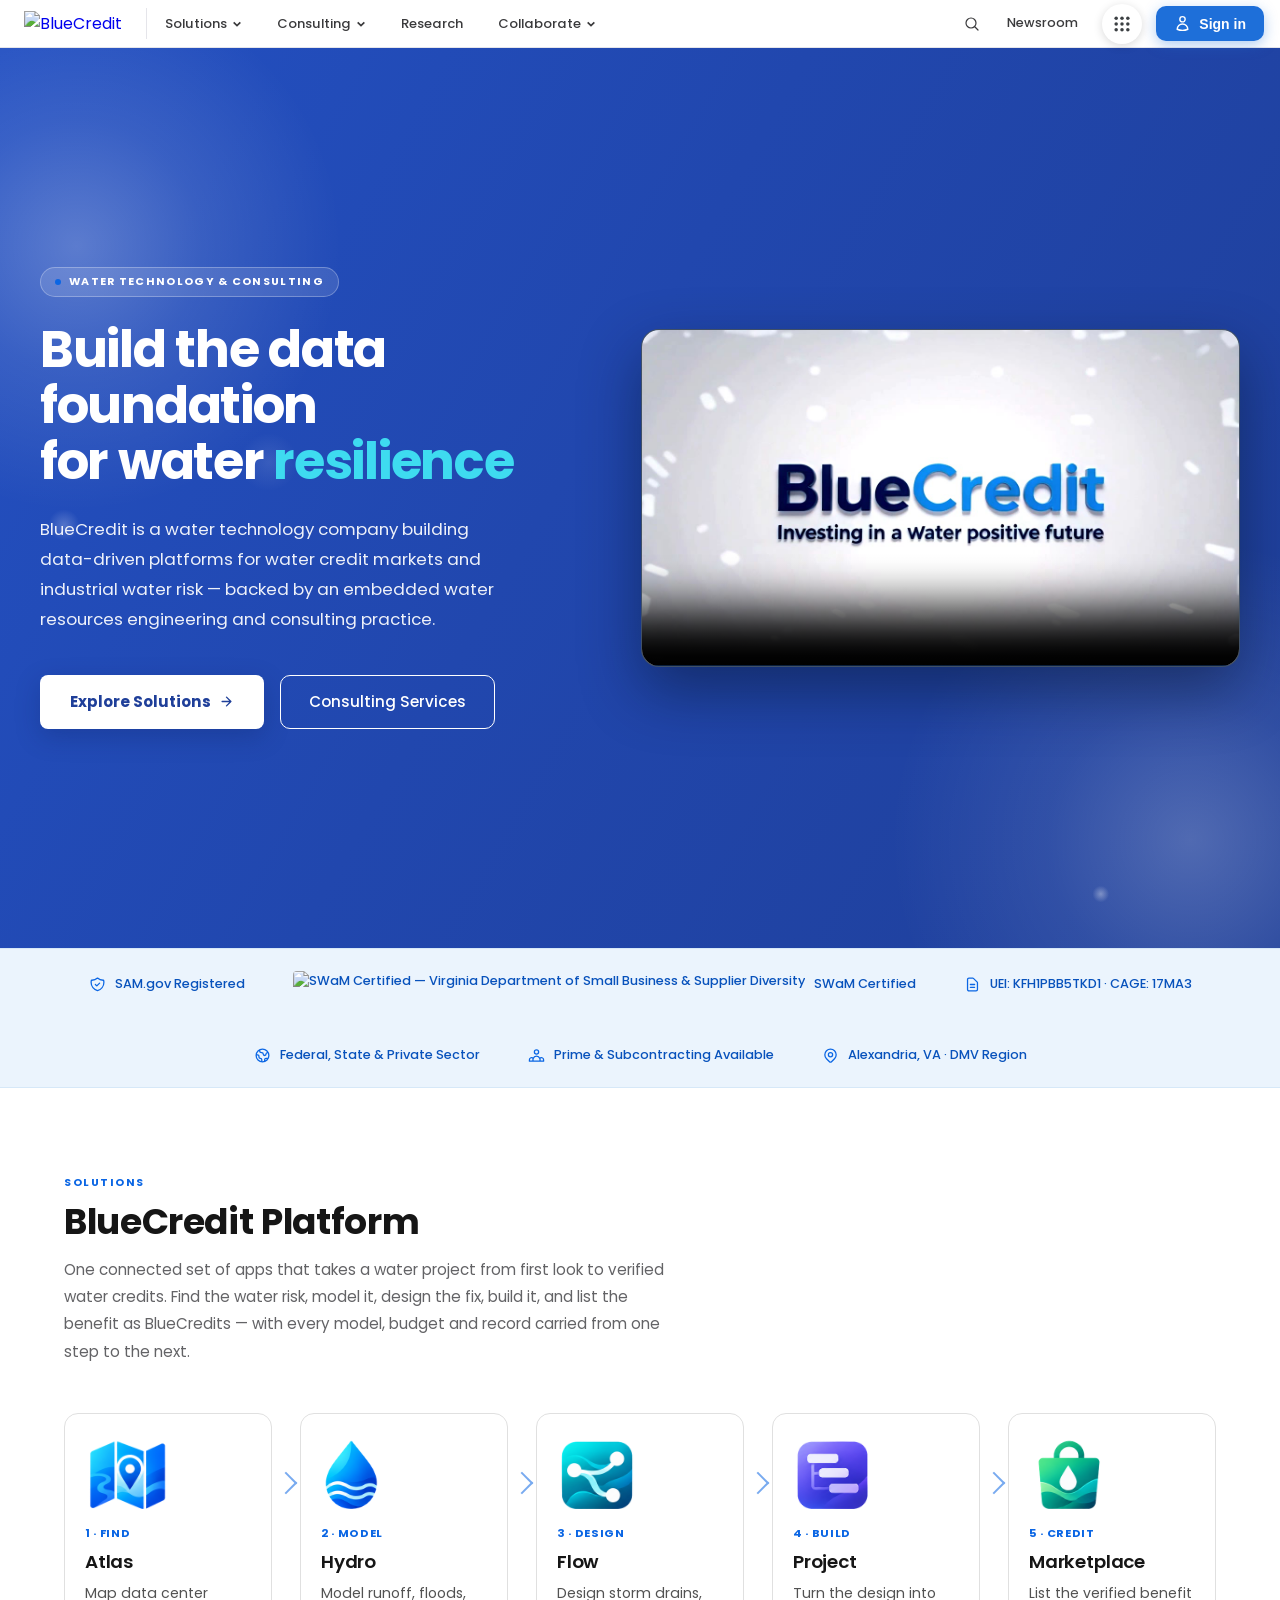
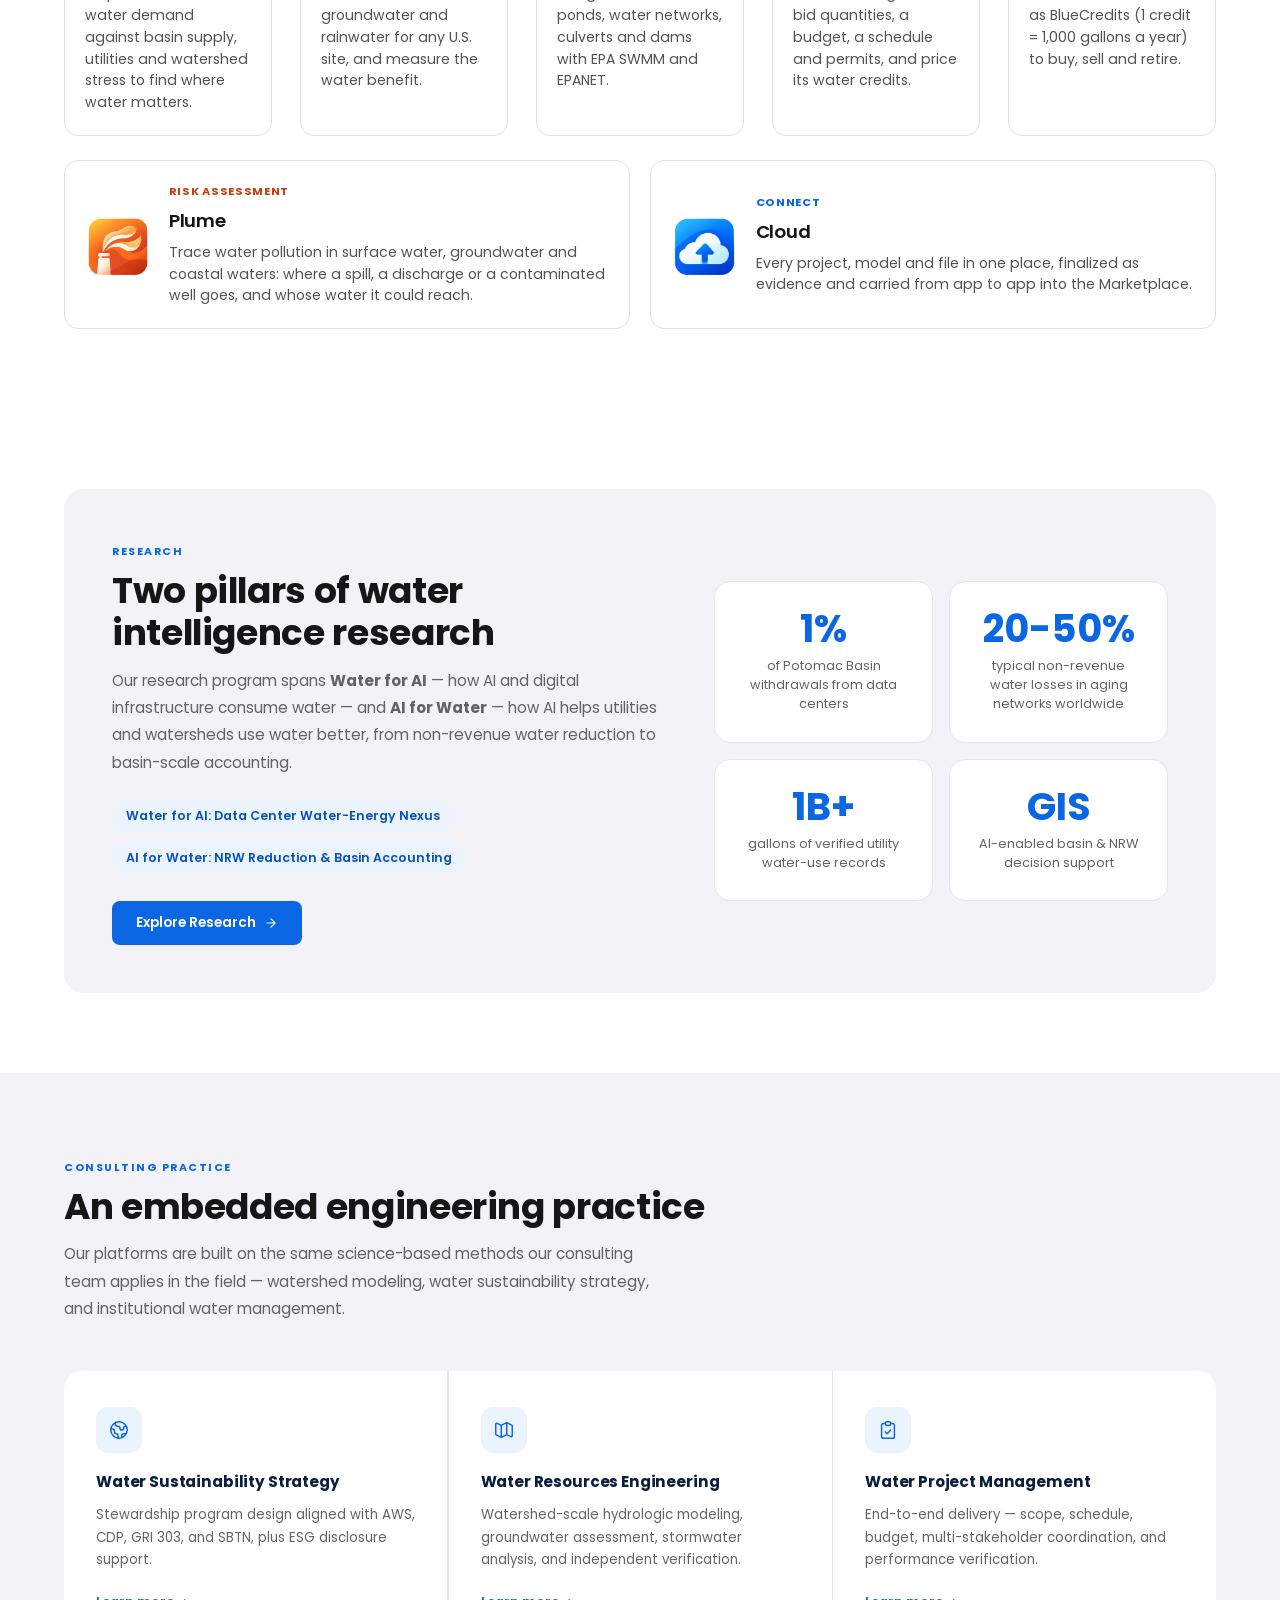
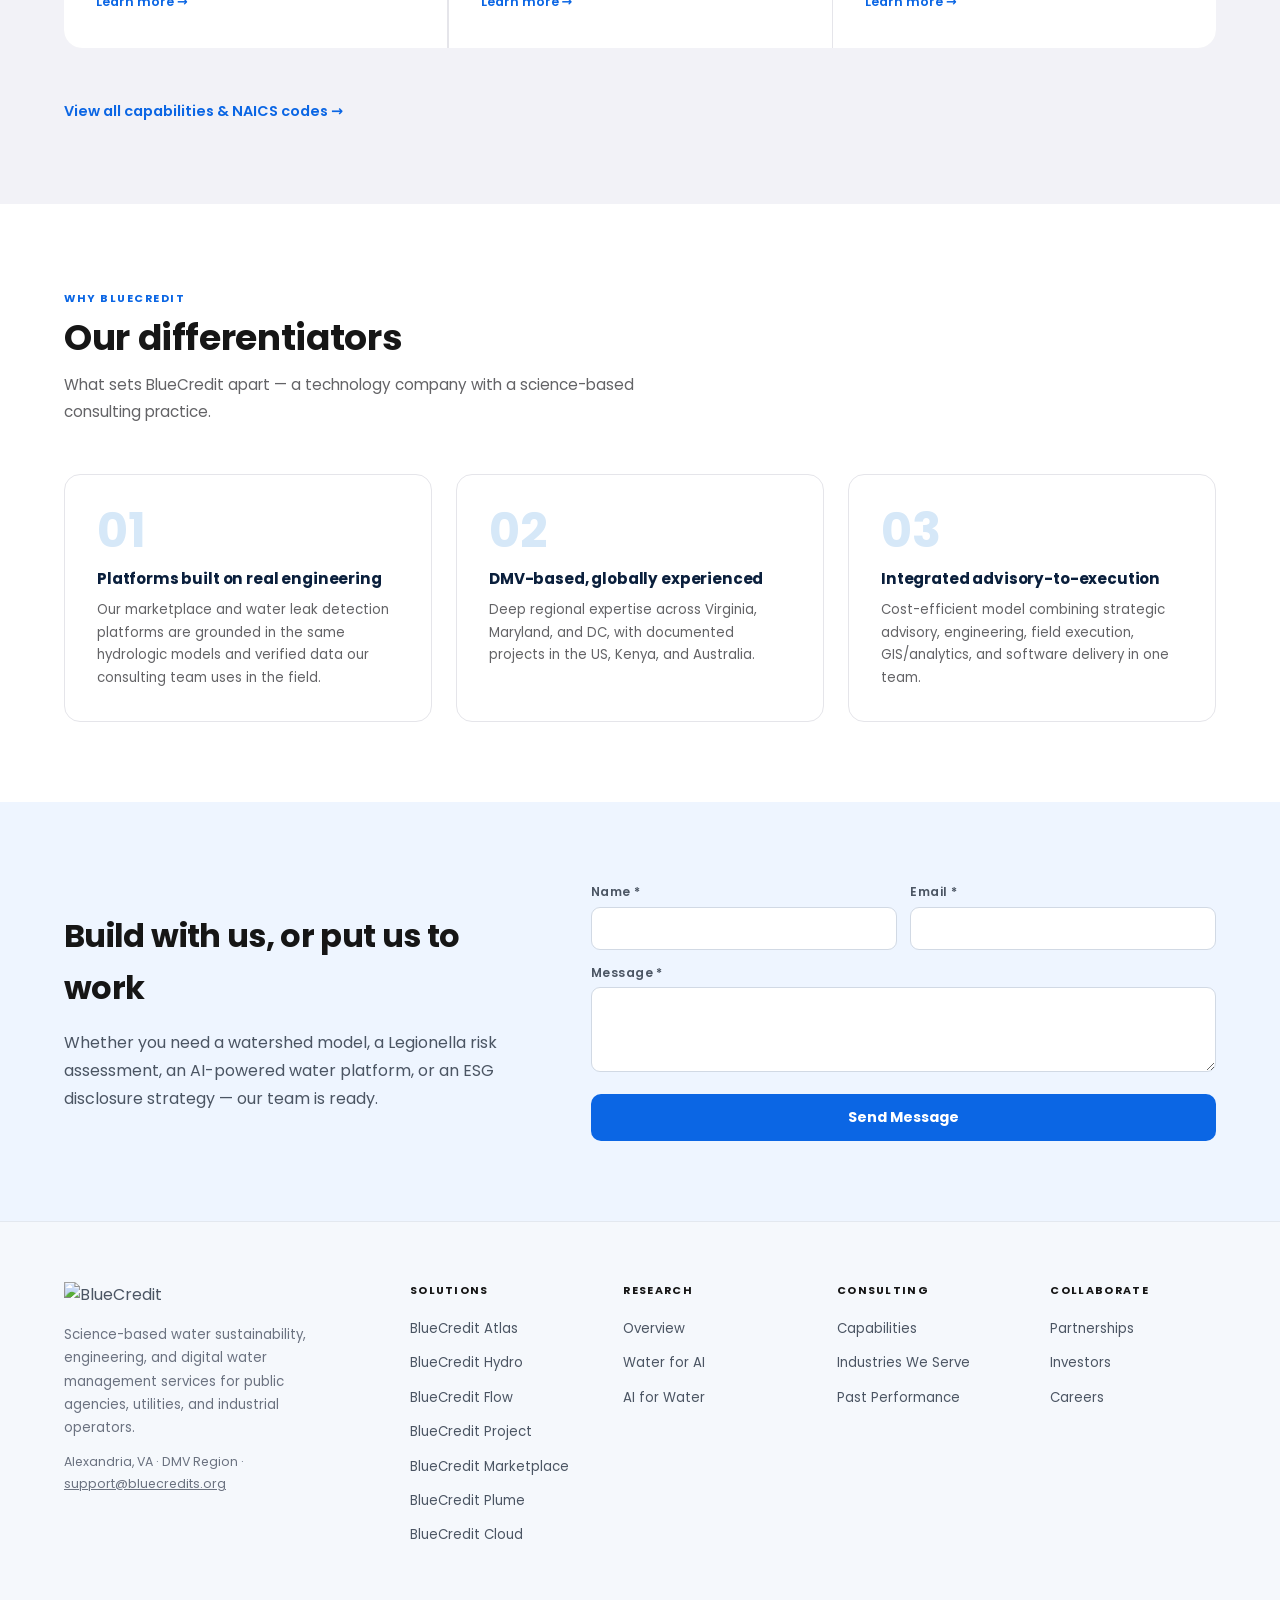
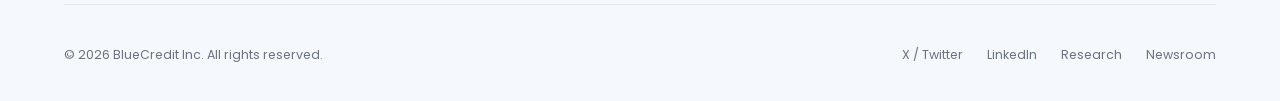
==== commit fb3056ba: "QA/QC pass before production (Oct 23, 2026) Fixes from the full QA/QC run: tests, endpoint wiring, h" ====
--- a/index.html
+++ b/index.html
@@ -560,7 +560,7 @@
   <div class="fg">
     <div class="fb"><img src="assets/logo.png" alt="BlueCredit">
       <p>Science-based water sustainability, engineering, and digital water management services for public agencies, utilities, and industrial operators.</p>
-      <p style="margin-top:.75rem;font-size:.78rem;color:rgba(255,255,255,.3)">2523 Windbreak Dr., Suite #A · Alexandria, VA 22306</p>
+      <p style="margin-top:.75rem;font-size:.78rem;color:rgba(255,255,255,.3)">Alexandria, VA · DMV Region · <a href="mailto:support@bluecredits.org" style="color:inherit;">support@bluecredits.org</a></p>
     </div>
     <div class="fc"><h4>Solutions</h4><ul>
       <li><a href="https://atlas.bluecredits.org/" target="_blank">BlueCredit Atlas</a></li>
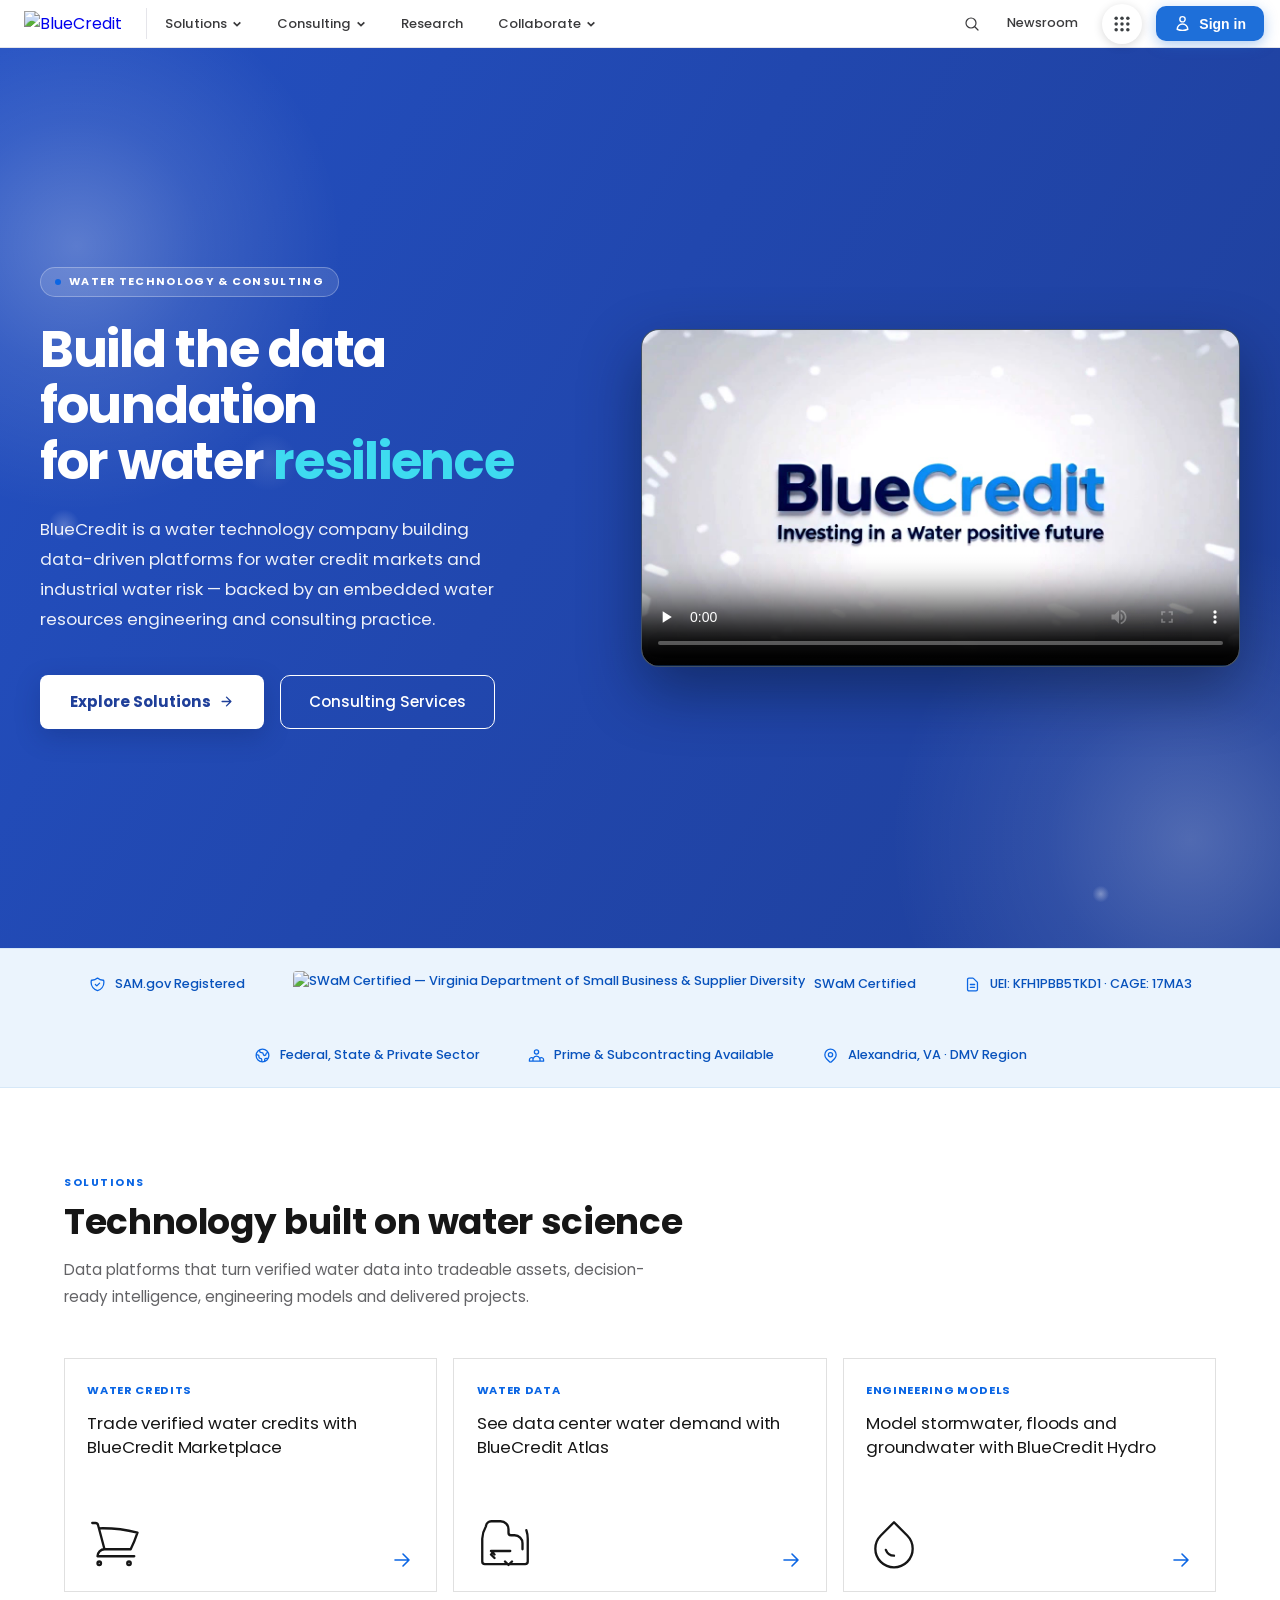
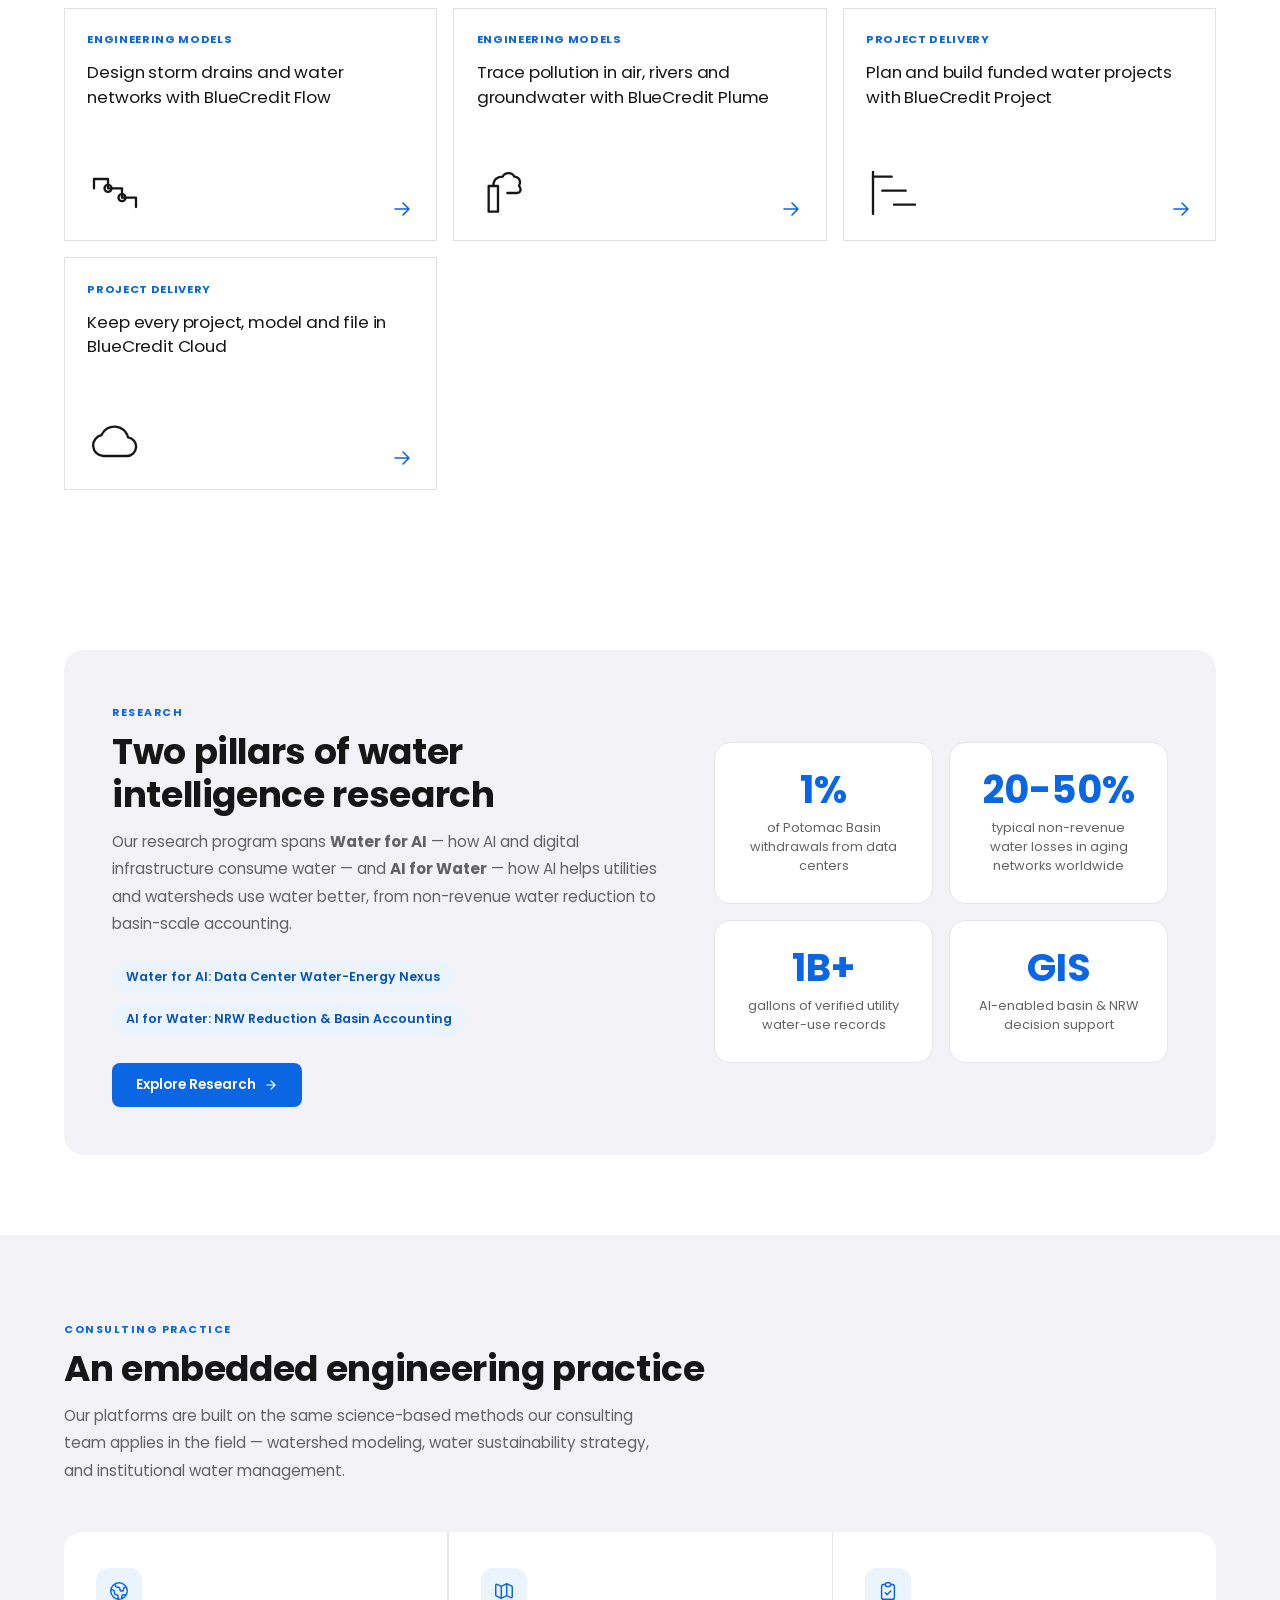
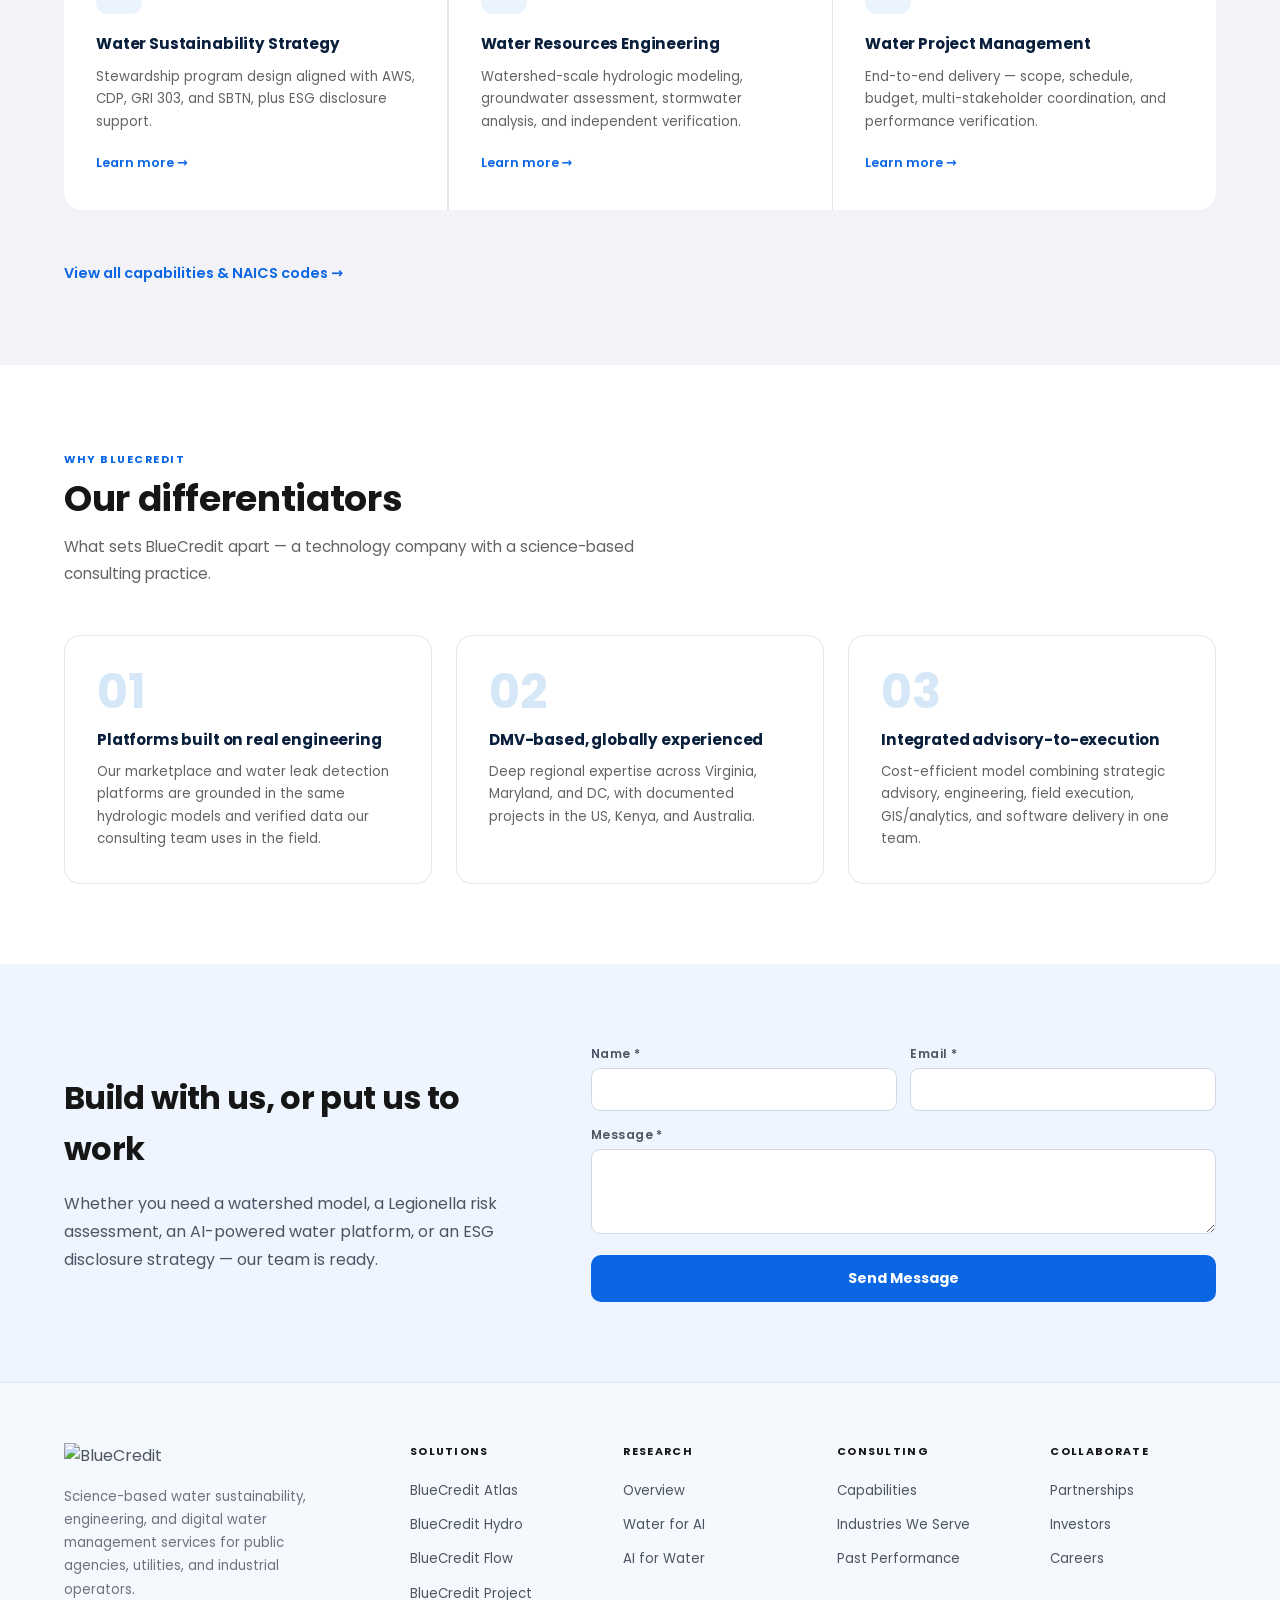
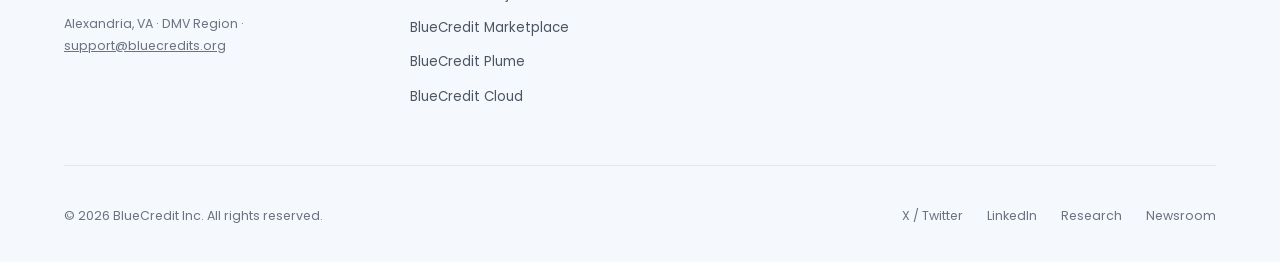
==== commit a8f0dee8: "Update index.html" ====
--- a/index.html
+++ b/index.html
@@ -336,20 +336,21 @@
       </button>
       <div class="n-menu n-mega">
         <div class="nm-col">
-          <div class="nm-h">From water data to water credits</div>
-          <a href="https://atlas.bluecredits.org/" target="_blank" rel="noopener"><b>1 · BlueCredit Atlas</b><small>Find: data center water demand and supply</small></a>
-          <a href="https://hydro.bluecredits.org/" target="_blank" rel="noopener"><b>2 · BlueCredit Hydro</b><small>Model: runoff, groundwater, floods and rainwater</small></a>
-          <a href="https://flow.bluecredits.org/" target="_blank" rel="noopener"><b>3 · BlueCredit Flow</b><small>Design: storm drains, water networks, culverts and dams</small></a>
-          <a href="https://project.bluecredits.org/" target="_blank" rel="noopener"><b>4 · BlueCredit Project</b><small>Build: budgets, schedules and credit pricing</small></a>
-          <a href="https://marketplace.bluecredits.org/" target="_blank" rel="noopener"><b>5 · BlueCredit Marketplace</b><small>Credit: buy, sell and retire water credits</small></a>
+          <div class="nm-h">Water credits</div>
+          <a href="https://marketplace.bluecredits.org/" target="_blank" rel="noopener"><b>BlueCredit Marketplace</b><small>Buy, sell and retire water credits</small></a>
+          <div class="nm-h">Water data</div>
+          <a href="https://atlas.bluecredits.org/" target="_blank" rel="noopener"><b>BlueCredit Atlas</b><small>Data center water demand and supply</small></a>
+          <div class="nm-h">Project delivery</div>
+          <a href="https://project.bluecredits.org/" target="_blank" rel="noopener"><b>BlueCredit Project</b><small>Schedules, inventories and bid quantities</small></a>
+          <a href="https://cloud.bluecredits.org/" target="_blank" rel="noopener"><b>BlueCredit Cloud</b><small>Projects, models and files in one place</small></a>
         </div>
         <div class="nm-col">
-          <div class="nm-h">Risk Assessment</div>
-          <a href="https://plume.bluecredits.org/" target="_blank" rel="noopener"><b>BlueCredit Plume</b><small>Water pollution in surface, ground and coastal waters</small></a>
-          <div class="nm-h">Connect</div>
-          <a href="https://cloud.bluecredits.org/" target="_blank" rel="noopener"><b>BlueCredit Cloud</b><small>Projects, models and files in one place</small></a>
+          <div class="nm-h">Engineering models</div>
+          <a href="https://hydro.bluecredits.org/" target="_blank" rel="noopener"><b>BlueCredit Hydro</b><small>Runoff, groundwater and floods</small></a>
+          <a href="https://flow.bluecredits.org/" target="_blank" rel="noopener"><b>BlueCredit Flow</b><small>Storm drains, water networks, culverts and dams</small></a>
+          <a href="https://plume.bluecredits.org/" target="_blank" rel="noopener"><b>BlueCredit Plume</b><small>Pollution in air, rivers and groundwater</small></a>
         </div>
-        <a class="nm-all" href="index.html#platforms">The BlueCredit Platform →</a>
+        <a class="nm-all" href="index.html#platforms">All solutions →</a>
       </div>
     </div>
     <div class="n-drop" id="nd-consulting">
@@ -441,42 +442,47 @@
   <div class="ti"><svg viewBox="0 0 24 24"><path d="M17 20h5v-2a3 3 0 00-5.356-1.857M17 20H7m10 0v-2c0-.656-.126-1.283-.356-1.857M7 20H2v-2a3 3 0 015.356-1.857M7 20v-2c0-.656.126-1.283.356-1.857m0 0a5.002 5.002 0 019.288 0M15 7a3 3 0 11-6 0 3 3 0 016 0z" stroke-linecap="round" stroke-linejoin="round"/></svg>Prime &amp; Subcontracting Available</div>
   <div class="ti"><svg viewBox="0 0 24 24"><path d="M17.657 16.657L13.414 20.9a1.998 1.998 0 01-2.827 0l-4.244-4.243a8 8 0 1111.314 0z" stroke-linecap="round" stroke-linejoin="round"/><path d="M15 11a3 3 0 11-6 0 3 3 0 016 0z" stroke-linecap="round" stroke-linejoin="round"/></svg>Alexandria, VA · DMV Region</div>
 </div>
-<section class="platforms-light bcp" id="platforms">
+<section class="platforms-light" id="platforms">
   <div class="inn">
     <div class="lbl">Solutions</div>
-    <h2 class="stitle">BlueCredit Platform</h2>
-    <p class="ssub">One connected set of apps that takes a water project from first look to verified water credits. Find the water risk, model it, design the fix, build it, and list the benefit as BlueCredits — with every model, budget and record carried from one step to the next.</p>
-    <ol class="bcp-flow" aria-label="From water data to water credits">
-      <li><a class="bcp-card" href="https://atlas.bluecredits.org/" target="_blank" rel="noopener">
-        <img src="assets/apps/atlas.png" alt="" width="72" height="61" loading="lazy">
-        <span class="bcp-step">1 · Find</span><h3>Atlas</h3>
-        <p>Map data center water demand against basin supply, utilities and watershed stress to find where water matters.</p></a></li>
-      <li><a class="bcp-card" href="https://hydro.bluecredits.org/" target="_blank" rel="noopener">
-        <img src="assets/apps/hydro.png" alt="" width="60" height="72" loading="lazy">
-        <span class="bcp-step">2 · Model</span><h3>Hydro</h3>
-        <p>Model runoff, floods, groundwater and rainwater for any U.S. site, and measure the water benefit.</p></a></li>
-      <li><a class="bcp-card" href="https://flow.bluecredits.org/" target="_blank" rel="noopener">
-        <img src="assets/apps/flow.png" alt="" width="72" height="65" loading="lazy">
-        <span class="bcp-step">3 · Design</span><h3>Flow</h3>
-        <p>Design storm drains, ponds, water networks, culverts and dams with EPA SWMM and EPANET.</p></a></li>
-      <li><a class="bcp-card" href="https://project.bluecredits.org/" target="_blank" rel="noopener">
-        <img src="assets/apps/project.png" alt="" width="72" height="66" loading="lazy">
-        <span class="bcp-step">4 · Build</span><h3>Project</h3>
-        <p>Turn the design into bid quantities, a budget, a schedule and permits, and price its water credits.</p></a></li>
-      <li><a class="bcp-card" href="https://marketplace.bluecredits.org/" target="_blank" rel="noopener">
-        <img src="assets/apps/marketplace.png" alt="" width="72" height="64" loading="lazy">
-        <span class="bcp-step">5 · Credit</span><h3>Marketplace</h3>
-        <p>List the verified benefit as BlueCredits (1 credit = 1,000 gallons a year) to buy, sell and retire.</p></a></li>
-    </ol>
-    <div class="bcp-side">
-      <a class="bcp-wide" href="https://plume.bluecredits.org/" target="_blank" rel="noopener">
-        <img src="assets/apps/plume.png" alt="" width="64" height="58" loading="lazy">
-        <span><span class="bcp-step risk">Risk Assessment</span><h3>Plume</h3>
-        <p>Trace water pollution in surface water, groundwater and coastal waters: where a spill, a discharge or a contaminated well goes, and whose water it could reach.</p></span></a>
-      <a class="bcp-wide" href="https://cloud.bluecredits.org/" target="_blank" rel="noopener">
-        <img src="assets/apps/cloud.png" alt="" width="64" height="57" loading="lazy">
-        <span><span class="bcp-step">Connect</span><h3>Cloud</h3>
-        <p>Every project, model and file in one place, finalized as evidence and carried from app to app into the Marketplace.</p></span></a>
+    <h2 class="stitle">Technology built on water science</h2>
+    <p class="ssub">Data platforms that turn verified water data into tradeable assets, decision-ready intelligence, engineering models and delivered projects.</p>
+    <div class="ptiles">
+      <a class="ptile" href="https://marketplace.bluecredits.org/" target="_blank" rel="noopener">
+        <span class="pt-grp">Water credits</span><span class="pt-text"><h3>Trade verified water credits with BlueCredit Marketplace</h3>
+        <p>Buy, sell and retire science-based water credits and fund water-positive projects.</p></span>
+        <span class="pt-foot"><span class="pt-ic"><svg viewBox="0 0 24 24"><path d="M2.25 3h1.386c.51 0 .955.343 1.087.835l.383 1.437M7.5 14.25a3 3 0 00-3 3h15.75m-12.75-3h11.218c1.121-2.3 2.1-4.684 2.924-7.138a60.114 60.114 0 00-16.536-1.84M7.5 14.25L5.106 5.272M6 20.25a.75.75 0 11-1.5 0 .75.75 0 011.5 0zm12.75 0a.75.75 0 11-1.5 0 .75.75 0 011.5 0z" stroke-linecap="round" stroke-linejoin="round"/></svg></span><svg class="pt-go" viewBox="0 0 24 24"><path d="M5 12h14M13 6l6 6-6 6" stroke-linecap="round" stroke-linejoin="round"/></svg></span>
+      </a>
+      <a class="ptile" href="https://atlas.bluecredits.org/" target="_blank" rel="noopener">
+        <span class="pt-grp">Water data</span><span class="pt-text"><h3>See data center water demand with BlueCredit Atlas</h3>
+        <p>Facility water use mapped against basin supply, utilities and watershed stress.</p></span>
+        <span class="pt-foot"><span class="pt-ic"><svg viewBox="0 0 24 24"><path d="M19.5 14.25v-2.625a3.375 3.375 0 00-3.375-3.375h-1.5A1.125 1.125 0 0113.5 7.125v-1.5a3.375 3.375 0 00-3.375-3.375H8.25m6 12.75H6m0 0l1.5 1.5M6 16.5l1.5-1.5M6 16.5l1.5 1.5M13.5 21l1.5-1.5m-1.5 1.5L12 19.5m1.5 1.5l1.5-1.5M8.25 2.25H6.108c-1.135 0-2.098.847-2.245 1.972l-.022.165A11.952 11.952 0 002.25 9.75v9.75c0 .621.504 1.125 1.125 1.125h17.25c.621 0 1.125-.504 1.125-1.125V9.75c0-1.298-.21-2.547-.6-3.713" stroke-linecap="round" stroke-linejoin="round"/></svg></span><svg class="pt-go" viewBox="0 0 24 24"><path d="M5 12h14M13 6l6 6-6 6" stroke-linecap="round" stroke-linejoin="round"/></svg></span>
+      </a>
+      <a class="ptile" href="https://hydro.bluecredits.org/" target="_blank" rel="noopener">
+        <span class="pt-grp">Engineering models</span><span class="pt-text"><h3>Model stormwater, floods and groundwater with BlueCredit Hydro</h3>
+        <p>TR-55, SWMM and MODFLOW 6 for any U.S. site, with inputs filled from federal data.</p></span>
+        <span class="pt-foot"><span class="pt-ic"><svg viewBox="0 0 24 24"><path d="M12 2.69l5.66 5.66a8 8 0 11-11.31 0L12 2.69z" stroke-linecap="round" stroke-linejoin="round"/><path d="M8.5 14.5c.6 1.6 2 2.5 3.5 2.5" stroke-linecap="round" stroke-linejoin="round"/></svg></span><svg class="pt-go" viewBox="0 0 24 24"><path d="M5 12h14M13 6l6 6-6 6" stroke-linecap="round" stroke-linejoin="round"/></svg></span>
+      </a>
+      <a class="ptile" href="https://flow.bluecredits.org/" target="_blank" rel="noopener">
+        <span class="pt-grp">Engineering models</span><span class="pt-text"><h3>Design storm drains and water networks with BlueCredit Flow</h3>
+        <p>EPA SWMM and EPANET networks, culverts, bridges and dams on one map.</p></span>
+        <span class="pt-foot"><span class="pt-ic"><svg viewBox="0 0 24 24"><path d="M3 6h6v4h6v4h6M3 6v4M21 14v4" stroke-linecap="round" stroke-linejoin="round"/><circle cx="9" cy="10" r="1.5"/><circle cx="15" cy="14" r="1.5"/></svg></span><svg class="pt-go" viewBox="0 0 24 24"><path d="M5 12h14M13 6l6 6-6 6" stroke-linecap="round" stroke-linejoin="round"/></svg></span>
+      </a>
+      <a class="ptile" href="https://plume.bluecredits.org/" target="_blank" rel="noopener">
+        <span class="pt-grp">Engineering models</span><span class="pt-text"><h3>Trace pollution in air, rivers and groundwater with BlueCredit Plume</h3>
+        <p>Air dispersion, river spills, groundwater and coastal plumes, and who they reach.</p></span>
+        <span class="pt-foot"><span class="pt-ic"><svg viewBox="0 0 24 24"><path d="M5 20h4V9H5z" stroke-linecap="round" stroke-linejoin="round"/><path d="M7 9c0-3 2-4 4-4 1-2 4-2 5 0 2 0 3 2 2 4 1 1 1 3-1 3h-4" stroke-linecap="round" stroke-linejoin="round"/></svg></span><svg class="pt-go" viewBox="0 0 24 24"><path d="M5 12h14M13 6l6 6-6 6" stroke-linecap="round" stroke-linejoin="round"/></svg></span>
+      </a>
+      <a class="ptile" href="https://project.bluecredits.org/" target="_blank" rel="noopener">
+        <span class="pt-grp">Project delivery</span><span class="pt-text"><h3>Plan and build funded water projects with BlueCredit Project</h3>
+        <p>Inventories, bid quantities, schedules and procedures for stormwater construction, from Flow and Hydro designs.</p></span>
+        <span class="pt-foot"><span class="pt-ic"><svg viewBox="0 0 24 24"><path d="M3 5h8M7 11h10M12 17h9" stroke-linecap="round" stroke-linejoin="round"/><path d="M3 3v18" stroke-linecap="round"/></svg></span><svg class="pt-go" viewBox="0 0 24 24"><path d="M5 12h14M13 6l6 6-6 6" stroke-linecap="round" stroke-linejoin="round"/></svg></span>
+      </a>
+      <a class="ptile" href="https://cloud.bluecredits.org/" target="_blank" rel="noopener">
+        <span class="pt-grp">Project delivery</span><span class="pt-text"><h3>Keep every project, model and file in BlueCredit Cloud</h3>
+        <p>Projects, models and files in one place, finalized as evidence and carried from app to app into the Marketplace.</p></span>
+        <span class="pt-foot"><span class="pt-ic"><svg viewBox="0 0 24 24"><path d="M7 18h10a4 4 0 00.6-7.96A6 6 0 006.2 9.1 4.5 4.5 0 007 18z" stroke-linecap="round" stroke-linejoin="round"/></svg></span><svg class="pt-go" viewBox="0 0 24 24"><path d="M5 12h14M13 6l6 6-6 6" stroke-linecap="round" stroke-linejoin="round"/></svg></span>
+      </a>
     </div>
   </div>
 </section>
